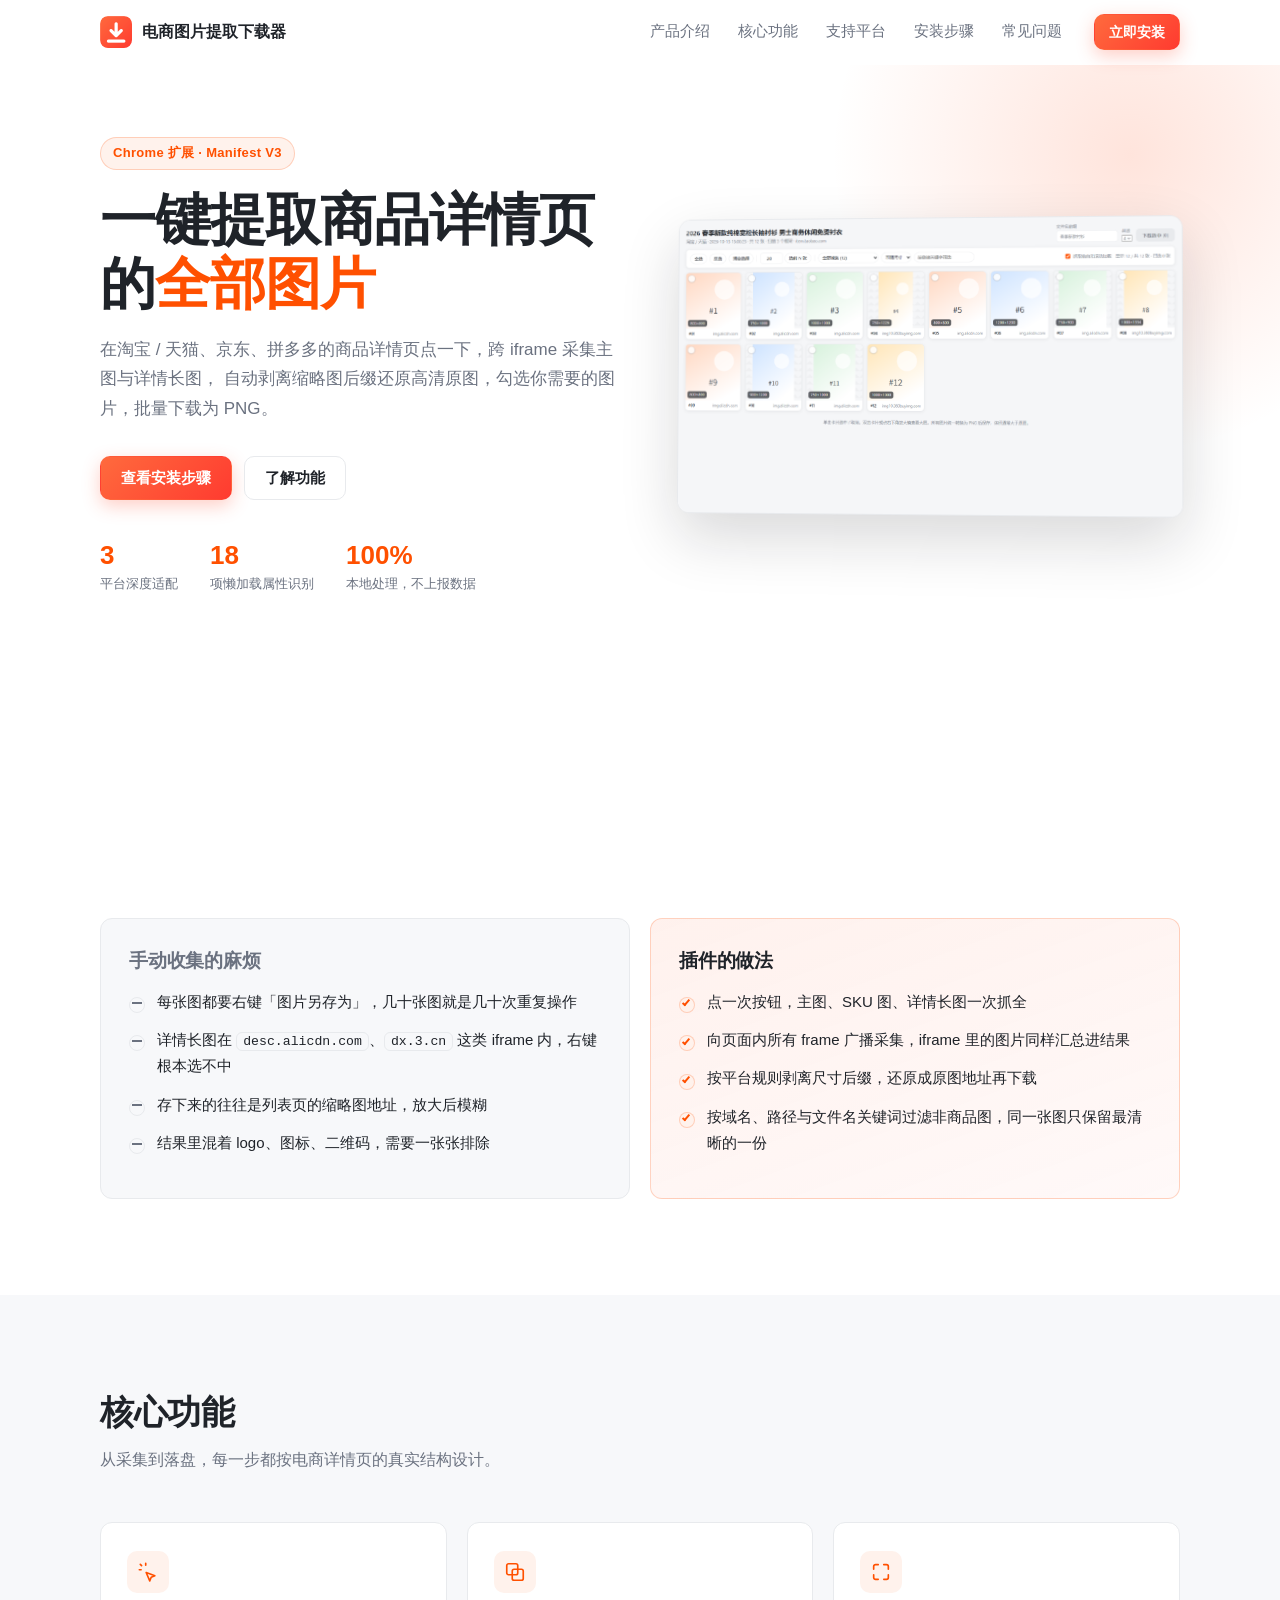
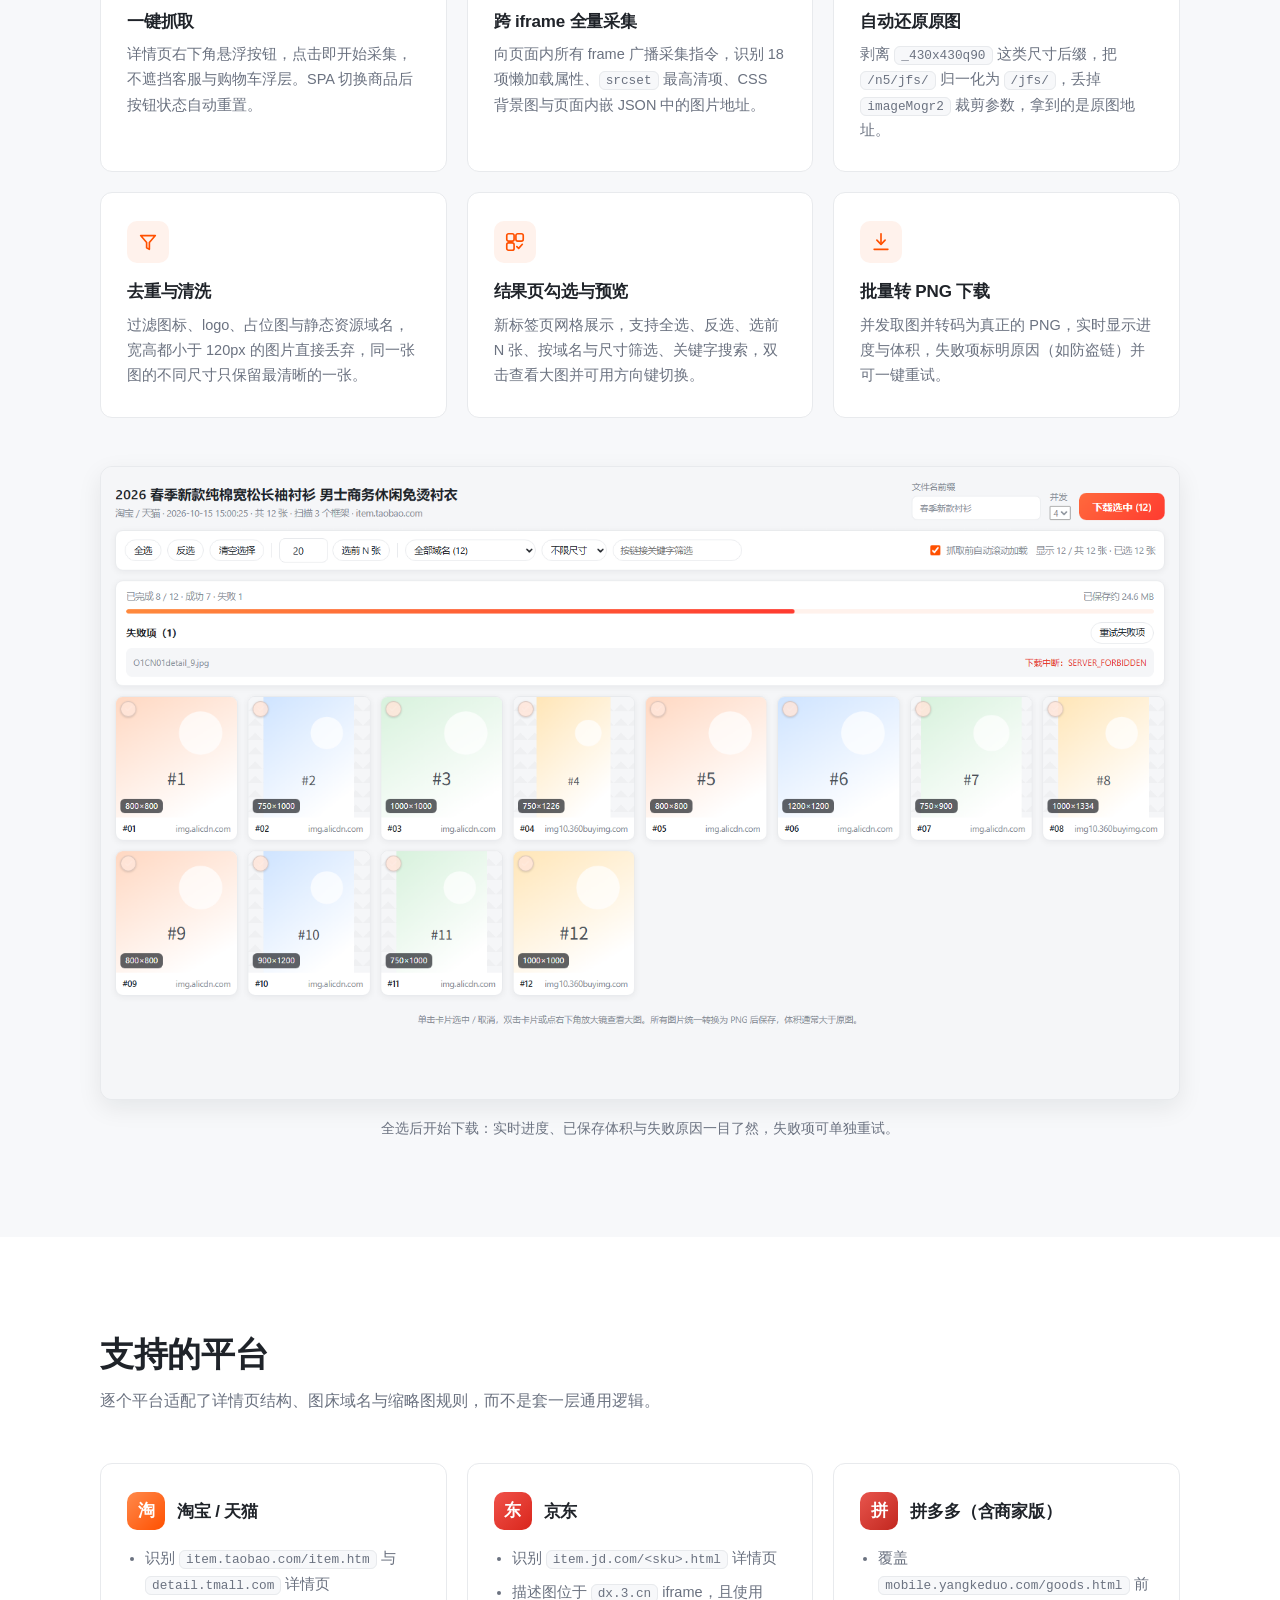
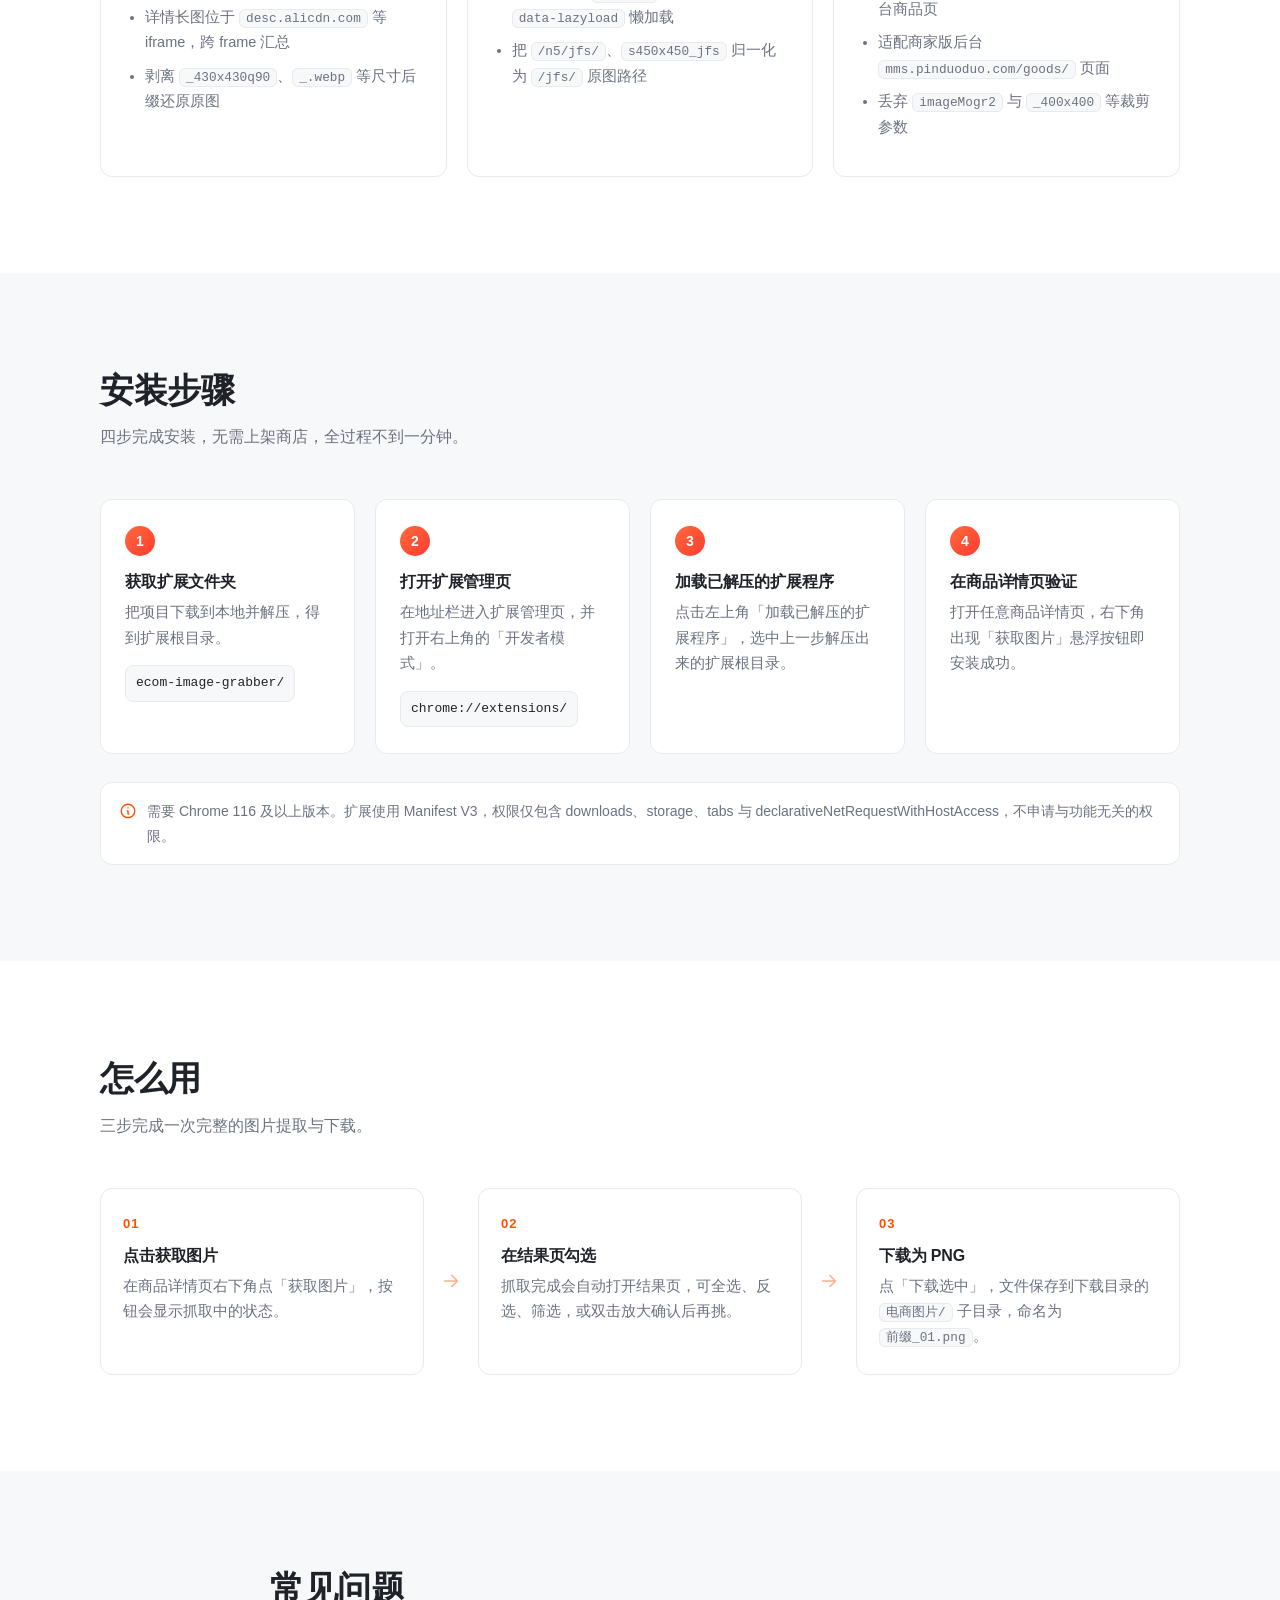
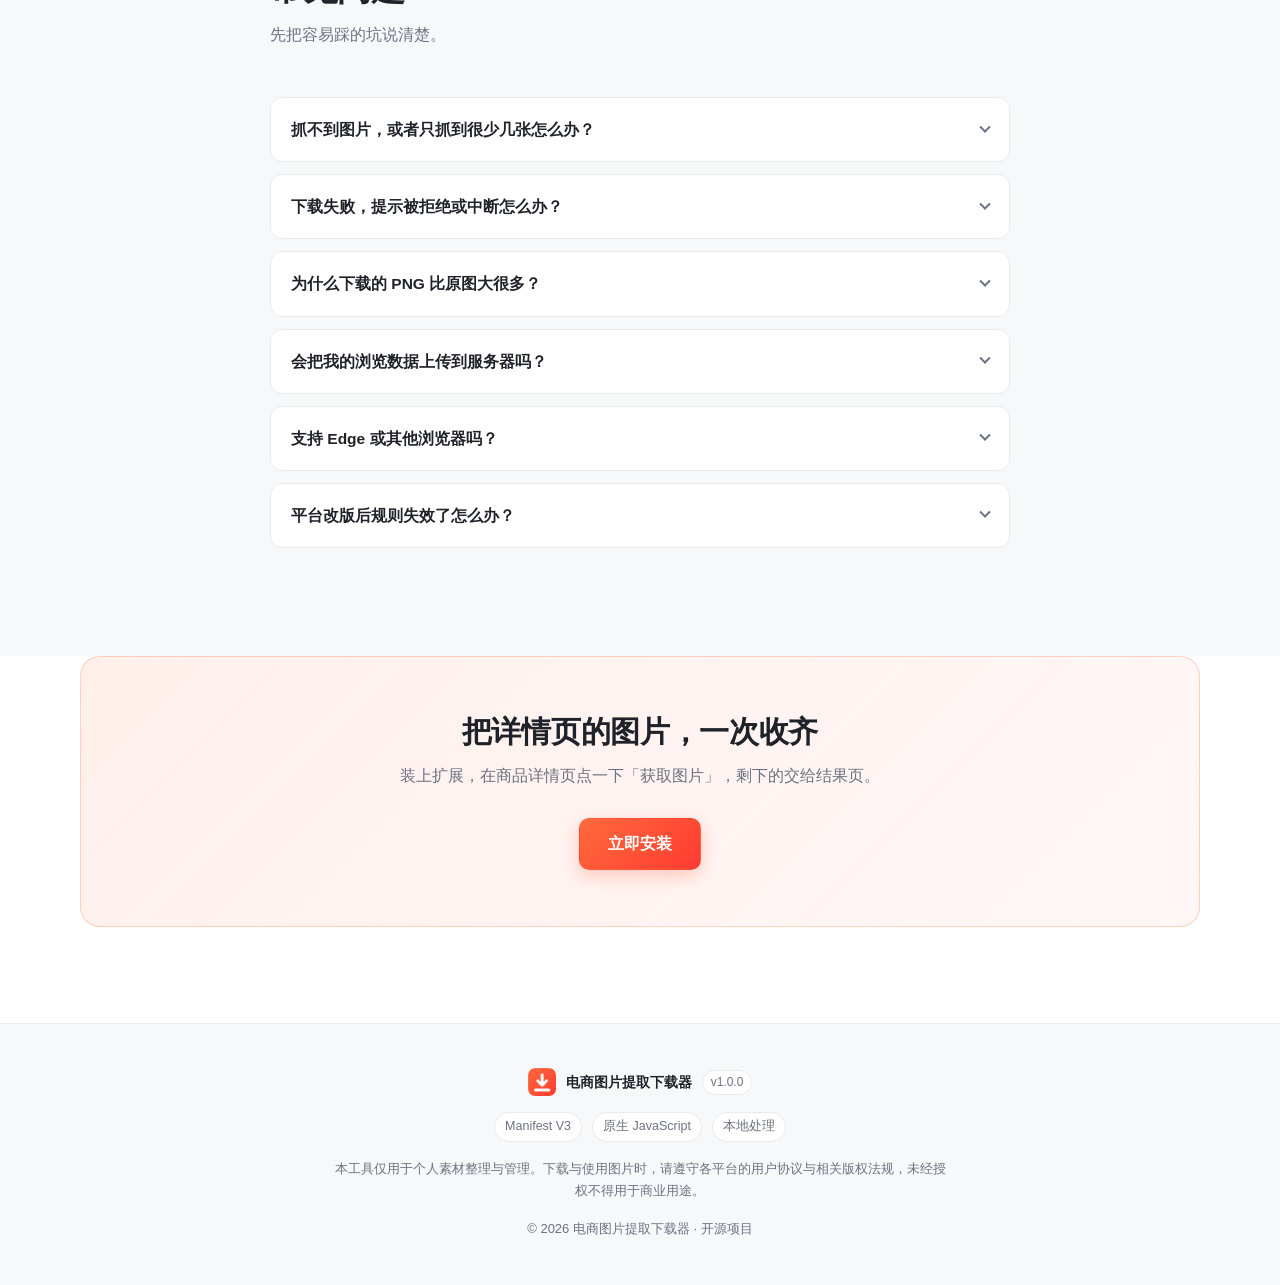
==== docs/index.html @ 46a33a97 "feat: 电商图片提取下载器 v1.0.0 Chrome MV3 扩展：在淘宝/天猫、京东、拼多多商品详情页一键提取全部商品图片， 跨 iframe 采集详情长图，还原高清原图并去重，于新标签页勾选" ====
<!DOCTYPE html>
<html lang="zh-CN">
<head>
  <meta charset="utf-8">
  <meta name="viewport" content="width=device-width, initial-scale=1">
  <title>电商图片提取下载器 · 一键提取商品详情页图片并批量下载为 PNG</title>
  <meta name="description" content="Chrome 扩展：在淘宝 / 天猫、京东、拼多多的商品详情页一键提取全部商品图片，跨 iframe 采集详情长图，自动还原高清原图并去重，勾选后批量下载为 PNG。纯本地处理，不上报数据。">
  <meta name="theme-color" content="#ff5000">
  <link rel="icon" href="assets/icon.png">
  <link rel="stylesheet" href="assets/style.css">
  <script>document.documentElement.classList.add('js');</script>
</head>
<body>
  <a class="skip-link" href="#main">跳到主要内容</a>

  <header class="site-header" id="top">
    <div class="container header-inner">
      <a class="brand" href="#top">
        <img class="brand-icon" src="assets/icon.png" alt="" width="32" height="32">
        <span class="brand-name">电商图片提取下载器</span>
      </a>

      <nav class="nav" id="nav" aria-label="主导航">
        <a href="#intro">产品介绍</a>
        <a href="#features">核心功能</a>
        <a href="#platforms">支持平台</a>
        <a href="#install">安装步骤</a>
        <a href="#faq">常见问题</a>
      </nav>

      <div class="header-actions">
        <a class="btn btn-primary btn-sm" href="#install">立即安装</a>
        <button class="nav-toggle" id="navToggle" type="button" aria-expanded="false" aria-controls="nav" aria-label="展开导航菜单">
          <span></span><span></span><span></span>
        </button>
      </div>
    </div>
  </header>

  <main id="main">
    <!-- ============================ 首屏 ============================ -->
    <section class="hero">
      <div class="container hero-inner">
        <div class="hero-copy reveal">
          <p class="eyebrow">Chrome 扩展 · Manifest V3</p>
          <h1>一键提取商品详情页的<span class="accent-text">全部图片</span></h1>
          <p class="lead">
            在淘宝 / 天猫、京东、拼多多的商品详情页点一下，跨 iframe 采集主图与详情长图，
            自动剥离缩略图后缀还原高清原图，勾选你需要的图片，批量下载为 PNG。
          </p>
          <div class="hero-actions">
            <a class="btn btn-primary" href="#install">查看安装步骤</a>
            <a class="btn btn-ghost" href="#features">了解功能</a>
          </div>
          <ul class="stats">
            <li><strong>3</strong><span>平台深度适配</span></li>
            <li><strong>18</strong><span>项懒加载属性识别</span></li>
            <li><strong>100%</strong><span>本地处理，不上报数据</span></li>
          </ul>
        </div>

        <div class="hero-shot reveal">
          <img src="screenshots/result-page.png"
               alt="插件结果页：网格展示抓取到的商品图片，每张图片可勾选、查看尺寸与图床域名，顶部提供筛选与批量下载"
               width="1500" height="880" fetchpriority="high">
        </div>
      </div>
    </section>

    <!-- ============================ 产品介绍 ============================ -->
    <section class="section" id="intro">
      <div class="container">
        <div class="section-head reveal">
          <h2>详情页的图片，从来都不好拿</h2>
          <p>主图要逐张右键另存，详情长图藏在 iframe 里根本点不到，存下来的还常常是 50×50 的缩略图。</p>
        </div>

        <div class="compare">
          <article class="compare-card compare-card--pain reveal">
            <h3>手动收集的麻烦</h3>
            <ul class="check-list check-list--muted">
              <li>每张图都要右键「图片另存为」，几十张图就是几十次重复操作</li>
              <li>详情长图在 <code>desc.alicdn.com</code>、<code>dx.3.cn</code> 这类 iframe 内，右键根本选不中</li>
              <li>存下来的往往是列表页的缩略图地址，放大后模糊</li>
              <li>结果里混着 logo、图标、二维码，需要一张张排除</li>
            </ul>
          </article>

          <article class="compare-card compare-card--gain reveal">
            <h3>插件的做法</h3>
            <ul class="check-list">
              <li>点一次按钮，主图、SKU 图、详情长图一次抓全</li>
              <li>向页面内所有 frame 广播采集，iframe 里的图片同样汇总进结果</li>
              <li>按平台规则剥离尺寸后缀，还原成原图地址再下载</li>
              <li>按域名、路径与文件名关键词过滤非商品图，同一张图只保留最清晰的一份</li>
            </ul>
          </article>
        </div>
      </div>
    </section>

    <!-- ============================ 核心功能 ============================ -->
    <section class="section section--alt" id="features">
      <div class="container">
        <div class="section-head reveal">
          <h2>核心功能</h2>
          <p>从采集到落盘，每一步都按电商详情页的真实结构设计。</p>
        </div>

        <div class="grid-3">
          <article class="feature-card reveal">
            <span class="feature-icon" aria-hidden="true">
              <svg viewBox="0 0 24 24" fill="none" stroke="currentColor" stroke-width="1.8" stroke-linecap="round" stroke-linejoin="round">
                <path d="M9.5 2.5v2M3.6 3.6l1.4 1.4M2.5 9.5h2"/>
                <path d="M10 12.5l9.5 3.6-4 1.6-1.6 4z"/>
              </svg>
            </span>
            <h3>一键抓取</h3>
            <p>详情页右下角悬浮按钮，点击即开始采集，不遮挡客服与购物车浮层。SPA 切换商品后按钮状态自动重置。</p>
          </article>

          <article class="feature-card reveal">
            <span class="feature-icon" aria-hidden="true">
              <svg viewBox="0 0 24 24" fill="none" stroke="currentColor" stroke-width="1.8" stroke-linecap="round" stroke-linejoin="round">
                <rect x="3" y="3" width="12" height="12" rx="2"/>
                <rect x="9" y="9" width="12" height="12" rx="2"/>
              </svg>
            </span>
            <h3>跨 iframe 全量采集</h3>
            <p>向页面内所有 frame 广播采集指令，识别 18 项懒加载属性、<code>srcset</code> 最高清项、CSS 背景图与页面内嵌 JSON 中的图片地址。</p>
          </article>

          <article class="feature-card reveal">
            <span class="feature-icon" aria-hidden="true">
              <svg viewBox="0 0 24 24" fill="none" stroke="currentColor" stroke-width="1.8" stroke-linecap="round" stroke-linejoin="round">
                <path d="M4 9V6a2 2 0 0 1 2-2h3"/>
                <path d="M15 4h3a2 2 0 0 1 2 2v3"/>
                <path d="M20 15v3a2 2 0 0 1-2 2h-3"/>
                <path d="M9 20H6a2 2 0 0 1-2-2v-3"/>
              </svg>
            </span>
            <h3>自动还原原图</h3>
            <p>剥离 <code>_430x430q90</code> 这类尺寸后缀，把 <code>/n5/jfs/</code> 归一化为 <code>/jfs/</code>，丢掉 <code>imageMogr2</code> 裁剪参数，拿到的是原图地址。</p>
          </article>

          <article class="feature-card reveal">
            <span class="feature-icon" aria-hidden="true">
              <svg viewBox="0 0 24 24" fill="none" stroke="currentColor" stroke-width="1.8" stroke-linecap="round" stroke-linejoin="round">
                <path d="M4 5h16l-6.5 7.5V20l-3-1.6v-5.9z"/>
              </svg>
            </span>
            <h3>去重与清洗</h3>
            <p>过滤图标、logo、占位图与静态资源域名，宽高都小于 120px 的图片直接丢弃，同一张图的不同尺寸只保留最清晰的一张。</p>
          </article>

          <article class="feature-card reveal">
            <span class="feature-icon" aria-hidden="true">
              <svg viewBox="0 0 24 24" fill="none" stroke="currentColor" stroke-width="1.8" stroke-linecap="round" stroke-linejoin="round">
                <rect x="3" y="3" width="8" height="8" rx="2"/>
                <rect x="13" y="3" width="8" height="8" rx="2"/>
                <rect x="3" y="13" width="8" height="8" rx="2"/>
                <path d="M14 17l2 2 4-4.5"/>
              </svg>
            </span>
            <h3>结果页勾选与预览</h3>
            <p>新标签页网格展示，支持全选、反选、选前 N 张、按域名与尺寸筛选、关键字搜索，双击查看大图并可用方向键切换。</p>
          </article>

          <article class="feature-card reveal">
            <span class="feature-icon" aria-hidden="true">
              <svg viewBox="0 0 24 24" fill="none" stroke="currentColor" stroke-width="1.8" stroke-linecap="round" stroke-linejoin="round">
                <path d="M12 3v11"/>
                <path d="M7.5 10L12 14.5 16.5 10"/>
                <path d="M4.5 20h15"/>
              </svg>
            </span>
            <h3>批量转 PNG 下载</h3>
            <p>并发取图并转码为真正的 PNG，实时显示进度与体积，失败项标明原因（如防盗链）并可一键重试。</p>
          </article>
        </div>

        <figure class="showcase reveal">
          <img src="screenshots/selected-and-progress.png" loading="lazy" width="1500" height="880"
               alt="结果页全选 12 张图片后的状态：卡片带选中标记，顶部显示下载进度、已保存体积与失败项及一键重试按钮">
          <figcaption>全选后开始下载：实时进度、已保存体积与失败原因一目了然，失败项可单独重试。</figcaption>
        </figure>
      </div>
    </section>

    <!-- ============================ 支持平台 ============================ -->
    <section class="section" id="platforms">
      <div class="container">
        <div class="section-head reveal">
          <h2>支持的平台</h2>
          <p>逐个平台适配了详情页结构、图床域名与缩略图规则，而不是套一层通用逻辑。</p>
        </div>

        <div class="grid-3">
          <article class="platform-card reveal">
            <div class="platform-head">
              <span class="platform-badge platform-badge--taobao" aria-hidden="true">淘</span>
              <h3>淘宝 / 天猫</h3>
            </div>
            <ul class="platform-list">
              <li>识别 <code>item.taobao.com/item.htm</code> 与 <code>detail.tmall.com</code> 详情页</li>
              <li>详情长图位于 <code>desc.alicdn.com</code> 等 iframe，跨 frame 汇总</li>
              <li>剥离 <code>_430x430q90</code>、<code>_.webp</code> 等尺寸后缀还原原图</li>
            </ul>
          </article>

          <article class="platform-card reveal">
            <div class="platform-head">
              <span class="platform-badge platform-badge--jd" aria-hidden="true">东</span>
              <h3>京东</h3>
            </div>
            <ul class="platform-list">
              <li>识别 <code>item.jd.com/&lt;sku&gt;.html</code> 详情页</li>
              <li>描述图位于 <code>dx.3.cn</code> iframe，且使用 <code>data-lazyload</code> 懒加载</li>
              <li>把 <code>/n5/jfs/</code>、<code>s450x450_jfs</code> 归一化为 <code>/jfs/</code> 原图路径</li>
            </ul>
          </article>

          <article class="platform-card reveal">
            <div class="platform-head">
              <span class="platform-badge platform-badge--pdd" aria-hidden="true">拼</span>
              <h3>拼多多（含商家版）</h3>
            </div>
            <ul class="platform-list">
              <li>覆盖 <code>mobile.yangkeduo.com/goods.html</code> 前台商品页</li>
              <li>适配商家版后台 <code>mms.pinduoduo.com/goods/</code> 页面</li>
              <li>丢弃 <code>imageMogr2</code> 与 <code>_400x400</code> 等裁剪参数</li>
            </ul>
          </article>
        </div>
      </div>
    </section>

    <!-- ============================ 安装步骤 ============================ -->
    <section class="section section--alt" id="install">
      <div class="container">
        <div class="section-head reveal">
          <h2>安装步骤</h2>
          <p>四步完成安装，无需上架商店，全过程不到一分钟。</p>
        </div>

        <ol class="steps">
          <li class="step reveal">
            <span class="step-num">1</span>
            <h3>获取扩展文件夹</h3>
            <p>把项目下载到本地并解压，得到扩展根目录。</p>
            <p class="code-row"><code class="code" data-copy="ecom-image-grabber">ecom-image-grabber/</code></p>
          </li>

          <li class="step reveal">
            <span class="step-num">2</span>
            <h3>打开扩展管理页</h3>
            <p>在地址栏进入扩展管理页，并打开右上角的「开发者模式」。</p>
            <p class="code-row"><code class="code copyable" data-copy="chrome://extensions/" title="点击复制">chrome://extensions/</code></p>
          </li>

          <li class="step reveal">
            <span class="step-num">3</span>
            <h3>加载已解压的扩展程序</h3>
            <p>点击左上角「加载已解压的扩展程序」，选中上一步解压出来的扩展根目录。</p>
          </li>

          <li class="step reveal">
            <span class="step-num">4</span>
            <h3>在商品详情页验证</h3>
            <p>打开任意商品详情页，右下角出现「获取图片」悬浮按钮即安装成功。</p>
          </li>
        </ol>

        <p class="note reveal">
          <svg viewBox="0 0 24 24" fill="none" stroke="currentColor" stroke-width="1.8" stroke-linecap="round" stroke-linejoin="round" aria-hidden="true">
            <circle cx="12" cy="12" r="9"/><path d="M12 8h.01M11 12h1v4h1"/>
          </svg>
          需要 Chrome 116 及以上版本。扩展使用 Manifest V3，权限仅包含 downloads、storage、tabs 与 declarativeNetRequestWithHostAccess，不申请与功能无关的权限。
        </p>
      </div>
    </section>

    <!-- ============================ 使用流程 ============================ -->
    <section class="section" id="usage">
      <div class="container">
        <div class="section-head reveal">
          <h2>怎么用</h2>
          <p>三步完成一次完整的图片提取与下载。</p>
        </div>

        <ol class="flow">
          <li class="flow-item reveal">
            <span class="flow-num">01</span>
            <h3>点击获取图片</h3>
            <p>在商品详情页右下角点「获取图片」，按钮会显示抓取中的状态。</p>
          </li>
          <li class="flow-arrow" aria-hidden="true">
            <svg viewBox="0 0 24 24" fill="none" stroke="currentColor" stroke-width="1.8" stroke-linecap="round" stroke-linejoin="round"><path d="M5 12h14M13 6l6 6-6 6"/></svg>
          </li>
          <li class="flow-item reveal">
            <span class="flow-num">02</span>
            <h3>在结果页勾选</h3>
            <p>抓取完成会自动打开结果页，可全选、反选、筛选，或双击放大确认后再挑。</p>
          </li>
          <li class="flow-arrow" aria-hidden="true">
            <svg viewBox="0 0 24 24" fill="none" stroke="currentColor" stroke-width="1.8" stroke-linecap="round" stroke-linejoin="round"><path d="M5 12h14M13 6l6 6-6 6"/></svg>
          </li>
          <li class="flow-item reveal">
            <span class="flow-num">03</span>
            <h3>下载为 PNG</h3>
            <p>点「下载选中」，文件保存到下载目录的 <code>电商图片/</code> 子目录，命名为 <code>前缀_01.png</code>。</p>
          </li>
        </ol>
      </div>
    </section>

    <!-- ============================ 常见问题 ============================ -->
    <section class="section section--alt" id="faq">
      <div class="container container--narrow">
        <div class="section-head reveal">
          <h2>常见问题</h2>
          <p>先把容易踩的坑说清楚。</p>
        </div>

        <div class="faq reveal">
          <details class="faq-item">
            <summary>抓不到图片，或者只抓到很少几张怎么办？</summary>
            <div class="faq-body">
              <p>先回到结果页勾选工具栏里的「抓取前自动滚动加载」，它会先把页面滚到底触发懒加载，再重新抓取一次。如果仍然为空，请确认当前页面是商品详情页而不是列表页；若商品使用了店铺自有图床，需要把该域名加入扩展 manifest 的 host_permissions。</p>
            </div>
          </details>

          <details class="faq-item">
            <summary>下载失败，提示被拒绝或中断怎么办？</summary>
            <div class="faq-body">
              <p>这是图床的防盗链校验。插件已经内置三级降级：结果页直连取图、Service Worker 代理取图、以及通过 declarativeNetRequest 给该图片域名补 Referer 请求头。点失败项上方的「重试失败项」即可走完这套兜底链路；若依旧失败，通常是该图片地址已过期失效。</p>
            </div>
          </details>

          <details class="faq-item">
            <summary>为什么下载的 PNG 比原图大很多？</summary>
            <div class="faq-body">
              <p>PNG 是无损格式，同样一张商品图转成 PNG 后体积通常明显大于原 JPG 或 WEBP，详情长图可能达到十几 MB，这是格式特性而非异常。结果页会实时显示已保存体积；如果你更在意体积，可以把 <code>src/shared/image-to-png.js</code> 中的输出格式改为 <code>image/jpeg</code> 并配合质量参数。</p>
            </div>
          </details>

          <details class="faq-item">
            <summary>会把我的浏览数据上传到服务器吗？</summary>
            <div class="faq-body">
              <p>不会。抓取、清洗、图片转码全部在你的浏览器内完成，扩展不采集、不统计、不上报任何数据，也没有任何自建服务端。唯一的外部请求是向各平台的图床取回你选中的图片本身。</p>
            </div>
          </details>

          <details class="faq-item">
            <summary>支持 Edge 或其他浏览器吗？</summary>
            <div class="faq-body">
              <p>扩展基于 Manifest V3，理论上可在 Chromium 内核浏览器中使用，但目前只在 Chrome 116 及以上版本做过验证。Firefox 的扩展 API 与 MV3 实现存在差异，需要改造后才能使用。</p>
            </div>
          </details>

          <details class="faq-item">
            <summary>平台改版后规则失效了怎么办？</summary>
            <div class="faq-body">
              <p>电商平台的 DOM 结构与图床地址会不定期调整。项目里的 <code>docs/平台适配规则.md</code> 记录了各平台的识别规则，并附有可直接在控制台执行的探测脚本：拿到新的图片域名、懒加载属性或地址形态后，补充到 <code>src/shared/platforms.js</code> 与 <code>collector.js</code> 即可恢复。</p>
            </div>
          </details>
        </div>
      </div>
    </section>

    <!-- ============================ 底部 CTA ============================ -->
    <section class="cta">
      <div class="container cta-inner reveal">
        <h2>把详情页的图片，一次收齐</h2>
        <p>装上扩展，在商品详情页点一下「获取图片」，剩下的交给结果页。</p>
        <a class="btn btn-primary btn-lg" href="#install">立即安装</a>
      </div>
    </section>
  </main>

  <footer class="site-footer">
    <div class="container footer-inner">
      <div class="footer-brand">
        <img src="assets/icon.png" alt="" width="28" height="28">
        <span>电商图片提取下载器</span>
        <span class="tag">v1.0.0</span>
      </div>
      <ul class="footer-tags">
        <li>Manifest V3</li>
        <li>原生 JavaScript</li>
        <li>本地处理</li>
      </ul>
      <p class="footer-note">
        本工具仅用于个人素材整理与管理。下载与使用图片时，请遵守各平台的用户协议与相关版权法规，未经授权不得用于商业用途。
      </p>
      <p class="footer-copy">© 2026 电商图片提取下载器 · 开源项目</p>
    </div>
  </footer>

  <script src="assets/main.js" defer></script>
</body>
</html>
---- docs/assets/style.css ----
/* =========================================================================
   电商图片提取下载器 · 官网样式
   色板与间距统一由自定义属性管理，深色模式通过 prefers-color-scheme 覆盖。
   ========================================================================= */

:root {
  /* 品牌色：与扩展图标、插件内按钮保持一致的橙红渐变 */
  --brand: #ff5000;
  --brand-2: #ff3b30;
  --grad: linear-gradient(135deg, #ff6a3d, #ff3b30);
  --brand-soft: #fff2ec;
  --brand-line: rgba(255, 80, 0, .22);

  /* 中性色 */
  --bg: #ffffff;
  --surface: #ffffff;
  --surface-2: #f7f8fa;
  --text: #1f2329;
  --text-sub: #6b7280;
  --border: #e8eaed;

  /* 阴影与圆角 */
  --shadow-sm: 0 1px 2px rgba(16, 20, 26, .06);
  --shadow-md: 0 8px 24px rgba(16, 20, 26, .08);
  --shadow-lg: 0 24px 60px rgba(16, 20, 26, .16);
  --radius: 12px;
  --radius-sm: 10px;
  --radius-lg: 20px;

  /* 布局 */
  --container: 1120px;
  --gutter: 20px;
  --header-h: 64px;
  --header-bg: rgba(255, 255, 255, .82);
  --section-y: 96px;
}

@media (prefers-color-scheme: dark) {
  :root {
    /* 深色底上若无脑沿用 #ff5000，小字号文字的对比度不足，这里提亮一档 */
    --brand: #ff7a45;
    --brand-soft: #35211a;
    --brand-line: rgba(255, 140, 90, .3);

    --bg: #0f1115;
    --surface: #161a20;
    --surface-2: #12151a;
    --text: #e9edf2;
    --text-sub: #9aa4b2;
    --border: #262c35;

    --shadow-sm: 0 1px 2px rgba(0, 0, 0, .5);
    --shadow-md: 0 8px 24px rgba(0, 0, 0, .5);
    --shadow-lg: 0 24px 60px rgba(0, 0, 0, .62);
    --header-bg: rgba(15, 17, 21, .82);
  }
}

/* ------------------------------------------------------------------ 基础 */

*,
*::before,
*::after { box-sizing: border-box; }

html {
  scroll-behavior: smooth;
  scroll-padding-top: calc(var(--header-h) + 20px);
  -webkit-text-size-adjust: 100%;
}

body {
  margin: 0;
  background: var(--bg);
  color: var(--text);
  font-family: -apple-system, BlinkMacSystemFont, "Segoe UI", "PingFang SC",
    "Hiragino Sans GB", "Microsoft YaHei", "Helvetica Neue", Arial, sans-serif;
  font-size: 16px;
  line-height: 1.75;
  -webkit-font-smoothing: antialiased;
}

img { max-width: 100%; height: auto; display: block; }

a { color: var(--brand); text-decoration: none; }
a:hover { text-decoration: underline; }

h1, h2, h3 { letter-spacing: -.01em; line-height: 1.25; }

code {
  font-family: ui-monospace, SFMono-Regular, "SF Mono", Menlo, Consolas, "Liberation Mono", monospace;
  font-size: .88em;
  background: var(--surface-2);
  border: 1px solid var(--border);
  border-radius: 6px;
  padding: 1px 6px;
  white-space: nowrap;
}

:focus-visible {
  outline: 2px solid var(--brand);
  outline-offset: 2px;
  border-radius: 4px;
}

.container {
  width: 100%;
  max-width: var(--container);
  margin: 0 auto;
  padding: 0 var(--gutter);
}

.container--narrow { max-width: 780px; }

.skip-link {
  position: absolute;
  left: -9999px;
  top: 0;
  z-index: 100;
  background: var(--brand);
  color: #fff;
  padding: 10px 16px;
  border-radius: 0 0 var(--radius-sm) 0;
}
.skip-link:focus { left: 0; }

/* 仅在 JS 可用时才启用入场动画的初始隐藏态，保证禁用 JS 时内容照常可读 */
.js .reveal {
  opacity: 0;
  transform: translateY(18px);
  transition: opacity .6s cubic-bezier(.22, .61, .36, 1), transform .6s cubic-bezier(.22, .61, .36, 1);
}
.js .reveal.is-visible { opacity: 1; transform: none; }

/* ------------------------------------------------------------------ 按钮 */

.btn {
  display: inline-flex;
  align-items: center;
  justify-content: center;
  gap: 8px;
  min-height: 44px;
  padding: 0 20px;
  border: 1px solid transparent;
  border-radius: var(--radius-sm);
  font-size: 15px;
  font-weight: 600;
  white-space: nowrap;
  cursor: pointer;
  transition: transform .15s ease, box-shadow .15s ease, background-color .15s ease, border-color .15s ease;
}

.btn:hover { text-decoration: none; }

.btn-primary {
  background: var(--grad);
  color: #fff;
  box-shadow: 0 6px 18px rgba(255, 70, 40, .26);
}
.btn-primary:hover { transform: translateY(-1px); box-shadow: 0 10px 24px rgba(255, 70, 40, .34); }

.btn-ghost {
  background: var(--surface);
  border-color: var(--border);
  color: var(--text);
}
.btn-ghost:hover { border-color: var(--brand); color: var(--brand); transform: translateY(-1px); }

.btn-sm { min-height: 36px; padding: 0 14px; font-size: 14px; }
.btn-lg { min-height: 52px; padding: 0 28px; font-size: 16px; }

/* ------------------------------------------------------------------ 顶栏 */

.site-header {
  position: sticky;
  top: 0;
  z-index: 50;
  background: var(--header-bg);
  backdrop-filter: saturate(180%) blur(14px);
  -webkit-backdrop-filter: saturate(180%) blur(14px);
  border-bottom: 1px solid transparent;
  transition: border-color .2s ease, box-shadow .2s ease;
}

.site-header.is-scrolled {
  border-bottom-color: var(--border);
  box-shadow: var(--shadow-sm);
}

.header-inner {
  display: flex;
  align-items: center;
  gap: 20px;
  min-height: var(--header-h);
}

.brand {
  display: inline-flex;
  align-items: center;
  gap: 10px;
  color: var(--text);
  font-weight: 600;
  flex: 0 0 auto;
}
.brand:hover { text-decoration: none; }
.brand-icon { width: 32px; height: 32px; border-radius: 8px; }
.brand-name { font-size: 15.5px; }

.nav {
  display: flex;
  align-items: center;
  gap: 4px;
  margin-left: auto;
}

.nav a {
  display: inline-flex;
  align-items: center;
  min-height: 36px;
  padding: 0 12px;
  border-radius: 8px;
  color: var(--text-sub);
  font-size: 14.5px;
  transition: color .15s ease, background-color .15s ease;
}
.nav a:hover { color: var(--text); background: var(--surface-2); text-decoration: none; }

.header-actions { display: flex; align-items: center; gap: 10px; flex: 0 0 auto; }

.nav-toggle {
  display: none;
  width: 44px;
  height: 44px;
  padding: 0;
  border: 1px solid var(--border);
  border-radius: var(--radius-sm);
  background: var(--surface);
  cursor: pointer;
  flex-direction: column;
  align-items: center;
  justify-content: center;
  gap: 4px;
}

.nav-toggle span {
  display: block;
  width: 18px;
  height: 2px;
  border-radius: 2px;
  background: var(--text);
  transition: transform .2s ease, opacity .2s ease;
}

.nav-toggle[aria-expanded="true"] span:nth-child(1) { transform: translateY(6px) rotate(45deg); }
.nav-toggle[aria-expanded="true"] span:nth-child(2) { opacity: 0; }
.nav-toggle[aria-expanded="true"] span:nth-child(3) { transform: translateY(-6px) rotate(-45deg); }

/* ------------------------------------------------------------------ 首屏 */

.hero {
  position: relative;
  overflow: hidden;
  padding: 72px 0 96px;
}

.hero::after {
  content: "";
  position: absolute;
  top: -220px;
  right: -160px;
  width: 620px;
  height: 620px;
  border-radius: 50%;
  background: radial-gradient(circle, rgba(255, 106, 61, .18), rgba(255, 106, 61, 0) 68%);
  pointer-events: none;
}

.hero-inner {
  position: relative;
  z-index: 1;
  display: grid;
  gap: 48px;
  align-items: center;
}

.eyebrow {
  display: inline-block;
  margin: 0 0 18px;
  padding: 4px 12px;
  border: 1px solid var(--brand-line);
  border-radius: 999px;
  background: var(--brand-soft);
  color: var(--brand);
  font-size: 13px;
  font-weight: 600;
  letter-spacing: .3px;
}

.hero h1 {
  margin: 0 0 18px;
  font-size: clamp(30px, 6.4vw, 56px);
  font-weight: 700;
  letter-spacing: -.02em;
  line-height: 1.15;
}

.accent-text { color: var(--brand); }

.lead {
  margin: 0;
  max-width: 36em;
  color: var(--text-sub);
  font-size: clamp(15px, 1.7vw, 17px);
}

.hero-actions {
  display: flex;
  flex-wrap: wrap;
  gap: 12px;
  margin-top: 32px;
}

.stats {
  display: flex;
  flex-wrap: wrap;
  gap: 32px;
  margin: 40px 0 0;
  padding: 0;
  list-style: none;
}

.stats li { display: flex; flex-direction: column; gap: 2px; }
.stats strong { font-size: 26px; font-weight: 700; color: var(--brand); line-height: 1.2; }
.stats span { font-size: 13px; color: var(--text-sub); }

.hero-shot { position: relative; }

.hero-shot img {
  position: relative;
  z-index: 1;
  width: 100%;
  border: 1px solid var(--border);
  border-radius: var(--radius);
  box-shadow: var(--shadow-lg);
  background: var(--surface);
}

/* ------------------------------------------------------------------ 区块 */

.section { padding: var(--section-y) 0; }
.section--alt { background: var(--surface-2); }

.section-head { max-width: 720px; margin: 0 0 48px; }
.section-head h2 {
  margin: 0 0 12px;
  font-size: clamp(24px, 3.2vw, 34px);
  font-weight: 700;
}
.section-head p { margin: 0; color: var(--text-sub); font-size: 16px; }

.grid-3 {
  display: grid;
  grid-template-columns: repeat(auto-fit, minmax(280px, 1fr));
  gap: 20px;
}

/* ---------------------------------------------------------- 痛点 / 方案 */

.compare {
  display: grid;
  grid-template-columns: repeat(2, minmax(0, 1fr));
  gap: 20px;
}

.compare-card {
  padding: 30px 28px;
  border: 1px solid var(--border);
  border-radius: var(--radius);
  background: var(--surface-2);
}

.compare-card h3 { margin: 0 0 16px; font-size: 19px; }

.compare-card--gain {
  background: linear-gradient(160deg, rgba(255, 106, 61, .09), rgba(255, 59, 48, .03));
  border-color: var(--brand-line);
}

.compare-card--pain h3 { color: var(--text-sub); }

.check-list { margin: 0; padding: 0; list-style: none; }
.check-list li { position: relative; padding-left: 28px; margin: 12px 0; font-size: 15px; }
.check-list li::before {
  content: "";
  position: absolute;
  left: 0;
  top: .55em;
  width: 16px;
  height: 16px;
  border-radius: 50%;
  background: var(--brand-soft);
  border: 1px solid var(--brand-line);
}
.check-list li::after {
  content: "";
  position: absolute;
  left: 5px;
  top: .62em;
  width: 4px;
  height: 8px;
  border-right: 2px solid var(--brand);
  border-bottom: 2px solid var(--brand);
  transform: rotate(40deg);
}

/* 痛点一侧用中性的短横线标记，与方案一侧的勾选形成对照 */
.check-list--muted li::before { background: transparent; border-color: var(--border); }
.check-list--muted li::after {
  top: .85em;
  left: 3px;
  width: 10px;
  height: 0;
  border-right: 0;
  border-bottom: 2px solid var(--text-sub);
  transform: none;
}

/* ------------------------------------------------------------------ 功能 */

.feature-card {
  padding: 28px 26px;
  border: 1px solid var(--border);
  border-radius: var(--radius);
  background: var(--surface);
  transition: transform .18s ease, box-shadow .18s ease, border-color .18s ease;
}

.feature-card:hover {
  transform: translateY(-3px);
  border-color: var(--brand-line);
  box-shadow: var(--shadow-md);
}

.feature-icon {
  display: inline-flex;
  align-items: center;
  justify-content: center;
  width: 42px;
  height: 42px;
  margin-bottom: 18px;
  border-radius: var(--radius-sm);
  background: var(--brand-soft);
  color: var(--brand);
}
.feature-icon svg { width: 22px; height: 22px; }

.feature-card h3 { margin: 0 0 10px; font-size: 17px; }
.feature-card p { margin: 0; color: var(--text-sub); font-size: 14.5px; line-height: 1.75; }

.showcase { margin: 48px 0 0; }
.showcase img {
  width: 100%;
  border: 1px solid var(--border);
  border-radius: var(--radius);
  box-shadow: var(--shadow-md);
  background: var(--surface);
}
.showcase figcaption {
  margin-top: 16px;
  text-align: center;
  color: var(--text-sub);
  font-size: 14px;
}

/* ------------------------------------------------------------------ 平台 */

.platform-card {
  padding: 28px 26px;
  border: 1px solid var(--border);
  border-radius: var(--radius);
  background: var(--surface);
}

.platform-head { display: flex; align-items: center; gap: 12px; margin-bottom: 16px; }
.platform-head h3 { margin: 0; font-size: 17px; }

.platform-badge {
  display: inline-flex;
  align-items: center;
  justify-content: center;
  width: 38px;
  height: 38px;
  border-radius: var(--radius-sm);
  font-size: 17px;
  font-weight: 700;
  color: #fff;
  flex: 0 0 auto;
}
.platform-badge--taobao { background: linear-gradient(135deg, #ff8a4c, #ff5000); }
.platform-badge--jd { background: linear-gradient(135deg, #f0524a, #d9261c); }
.platform-badge--pdd { background: linear-gradient(135deg, #e8554d, #c2271f); }

.platform-list { margin: 0; padding-left: 18px; color: var(--text-sub); font-size: 14.5px; }
.platform-list li { margin: 8px 0; }

/* ------------------------------------------------------------------ 安装 */

.steps {
  display: grid;
  grid-template-columns: repeat(4, minmax(0, 1fr));
  gap: 20px;
  margin: 0;
  padding: 0;
  list-style: none;
}

.step {
  display: flex;
  flex-direction: column;
  padding: 26px 24px;
  border: 1px solid var(--border);
  border-radius: var(--radius);
  background: var(--surface);
}

.step-num {
  display: inline-flex;
  align-items: center;
  justify-content: center;
  width: 30px;
  height: 30px;
  margin-bottom: 16px;
  border-radius: 50%;
  background: var(--grad);
  color: #fff;
  font-size: 14px;
  font-weight: 700;
}

.step h3 { margin: 0 0 8px; font-size: 16px; }
.step p { margin: 0; color: var(--text-sub); font-size: 14.5px; }

.code-row { margin: 14px 0 0 !important; }
.code {
  display: inline-block;
  padding: 6px 10px;
  background: var(--surface-2);
  border: 1px solid var(--border);
  border-radius: 8px;
  color: var(--text);
  font-size: 13px;
  white-space: nowrap;
}
.copyable { cursor: pointer; transition: border-color .15s ease, color .15s ease; }
.copyable:hover { border-color: var(--brand); color: var(--brand); }
.copyable.is-copied { border-color: var(--brand); color: var(--brand); }

.note {
  display: flex;
  gap: 10px;
  align-items: flex-start;
  margin: 28px 0 0;
  padding: 16px 18px;
  border: 1px solid var(--border);
  border-radius: var(--radius);
  background: var(--surface);
  color: var(--text-sub);
  font-size: 14px;
}
.note svg { width: 18px; height: 18px; flex: 0 0 auto; margin-top: 3px; color: var(--brand); }

/* ------------------------------------------------------------------ 流程 */

.flow {
  display: grid;
  grid-template-columns: 1fr auto 1fr auto 1fr;
  gap: 16px;
  align-items: center;
  margin: 0;
  padding: 0;
  list-style: none;
}

.flow-item {
  height: 100%;
  padding: 24px 22px;
  border: 1px solid var(--border);
  border-radius: var(--radius);
  background: var(--surface);
}

.flow-num {
  display: block;
  margin-bottom: 10px;
  color: var(--brand);
  font-size: 13px;
  font-weight: 700;
  letter-spacing: 1px;
}

.flow-item h3 { margin: 0 0 8px; font-size: 16px; }
.flow-item p { margin: 0; color: var(--text-sub); font-size: 14.5px; }

.flow-arrow { display: flex; align-items: center; justify-content: center; color: var(--brand); opacity: .45; }
.flow-arrow svg { width: 22px; height: 22px; }

/* ------------------------------------------------------------------ FAQ */

.faq-item {
  border: 1px solid var(--border);
  border-radius: var(--radius);
  background: var(--surface);
  margin-bottom: 12px;
  overflow: hidden;
}

.faq-item summary {
  display: flex;
  align-items: center;
  justify-content: space-between;
  gap: 16px;
  padding: 18px 20px;
  cursor: pointer;
  font-size: 15.5px;
  font-weight: 600;
  list-style: none;
}
.faq-item summary::-webkit-details-marker { display: none; }

.faq-item summary::after {
  content: "";
  width: 8px;
  height: 8px;
  flex: 0 0 auto;
  border-right: 2px solid var(--text-sub);
  border-bottom: 2px solid var(--text-sub);
  transform: rotate(45deg) translate(-2px, -2px);
  transition: transform .2s ease;
}

.faq-item[open] summary::after { transform: rotate(-135deg) translate(-2px, -2px); }
.faq-item[open] summary { color: var(--brand); }

.faq-body { padding: 0 20px 20px; color: var(--text-sub); font-size: 15px; }
.faq-body p { margin: 0; }

/* ------------------------------------------------------------------ 底部 */

.cta { padding: 0 0 var(--section-y); }

.cta-inner {
  padding: 56px 32px;
  border: 1px solid var(--brand-line);
  border-radius: var(--radius-lg);
  background: linear-gradient(135deg, rgba(255, 106, 61, .1), rgba(255, 59, 48, .04));
  text-align: center;
}

.cta-inner h2 { margin: 0 0 12px; font-size: clamp(22px, 3vw, 30px); font-weight: 700; }
.cta-inner p { margin: 0 0 28px; color: var(--text-sub); }

.site-footer {
  border-top: 1px solid var(--border);
  padding: 44px 0;
  background: var(--surface-2);
  color: var(--text-sub);
  font-size: 14px;
}

.footer-inner { display: flex; flex-direction: column; gap: 16px; align-items: center; text-align: center; }

.footer-brand { display: inline-flex; align-items: center; gap: 10px; color: var(--text); font-weight: 600; }
.footer-brand img { width: 28px; height: 28px; border-radius: 7px; }

.tag {
  padding: 1px 8px;
  border: 1px solid var(--border);
  border-radius: 999px;
  background: var(--surface);
  color: var(--text-sub);
  font-size: 12px;
  font-weight: 500;
}

.footer-tags { display: flex; flex-wrap: wrap; gap: 10px; justify-content: center; margin: 0; padding: 0; list-style: none; }
.footer-tags li {
  padding: 3px 10px;
  border: 1px solid var(--border);
  border-radius: 999px;
  background: var(--surface);
  font-size: 12.5px;
}

.footer-note { max-width: 620px; margin: 0; font-size: 13px; line-height: 1.7; }
.footer-copy { margin: 0; font-size: 13px; }

/* ------------------------------------------------------------------ 响应式 */

/* 平板：功能卡片自动降到 2 列，安装步骤降为 2×2 */
@media (max-width: 1024px) {
  :root { --section-y: 76px; }

  .steps { grid-template-columns: repeat(2, minmax(0, 1fr)); }

  .flow { grid-template-columns: 1fr; }
  .flow-arrow { transform: rotate(90deg); padding: 4px 0; }
}

/* 窄屏：导航收起为汉堡菜单，首屏与对照卡片改为单列 */
@media (max-width: 880px) {
  .nav {
    position: fixed;
    top: var(--header-h);
    left: 0;
    right: 0;
    z-index: 60;
    display: none;
    flex-direction: column;
    align-items: stretch;
    gap: 2px;
    margin: 0;
    padding: 12px var(--gutter) 20px;
    background: var(--surface);
    border-bottom: 1px solid var(--border);
    box-shadow: var(--shadow-md);
  }
  .nav.is-open { display: flex; }
  .nav a { min-height: 46px; padding: 0 12px; font-size: 15.5px; }

  .nav-toggle { display: inline-flex; }
  .header-actions { margin-left: auto; }
  .brand-name { font-size: 14.5px; }

  .compare { grid-template-columns: 1fr; }

  .hero { padding: 48px 0 64px; }
  .hero-shot img { box-shadow: var(--shadow-md); }
  .showcase { margin-top: 32px; }
}

/* 手机 */
@media (max-width: 640px) {
  :root { --section-y: 60px; --gutter: 18px; }

  .hero-actions .btn { flex: 1 1 auto; }
  /* 小屏用三列栅格，避免三项数据参差换行 */
  .stats { display: grid; grid-template-columns: repeat(3, minmax(0, 1fr)); gap: 16px 12px; }
  .stats strong { font-size: 22px; }
  .stats span { font-size: 12.5px; }

  .section-head { margin-bottom: 32px; }
  .compare-card, .feature-card, .platform-card, .step, .flow-item { padding: 22px 20px; }

  .steps { grid-template-columns: 1fr; }
  .cta-inner { padding: 40px 22px; }

  .faq-item summary { font-size: 15px; padding: 16px; }
  .faq-body { padding: 0 16px 18px; }

  .footer-inner { align-items: flex-start; text-align: left; }
  .footer-tags { justify-content: flex-start; }
}

/* 桌面：首屏左右分栏，截图做轻微透视 */
@media (min-width: 1025px) {
  .hero-inner { grid-template-columns: minmax(0, 1.02fr) minmax(0, 1fr); gap: 56px; }
  .hero-shot img {
    transform: perspective(1400px) rotateY(-5deg) rotateX(1.5deg);
    transition: transform .4s ease;
  }
  .hero-shot img:hover { transform: perspective(1400px) rotateY(0deg) rotateX(0deg); }
}

/* ------------------------------------------------------------------ 动效降级 */

@media (prefers-reduced-motion: reduce) {
  html { scroll-behavior: auto; }
  *, *::before, *::after {
    animation-duration: .001ms !important;
    animation-iteration-count: 1 !important;
    transition-duration: .001ms !important;
  }
  .js .reveal { opacity: 1; transform: none; }
  .hero-shot img { transform: none !important; }
}

/* ------------------------------------------------------------------ 打印 */

@media print {
  .site-header, .cta, .nav-toggle { display: none; }
  body { background: #fff; color: #000; }
}
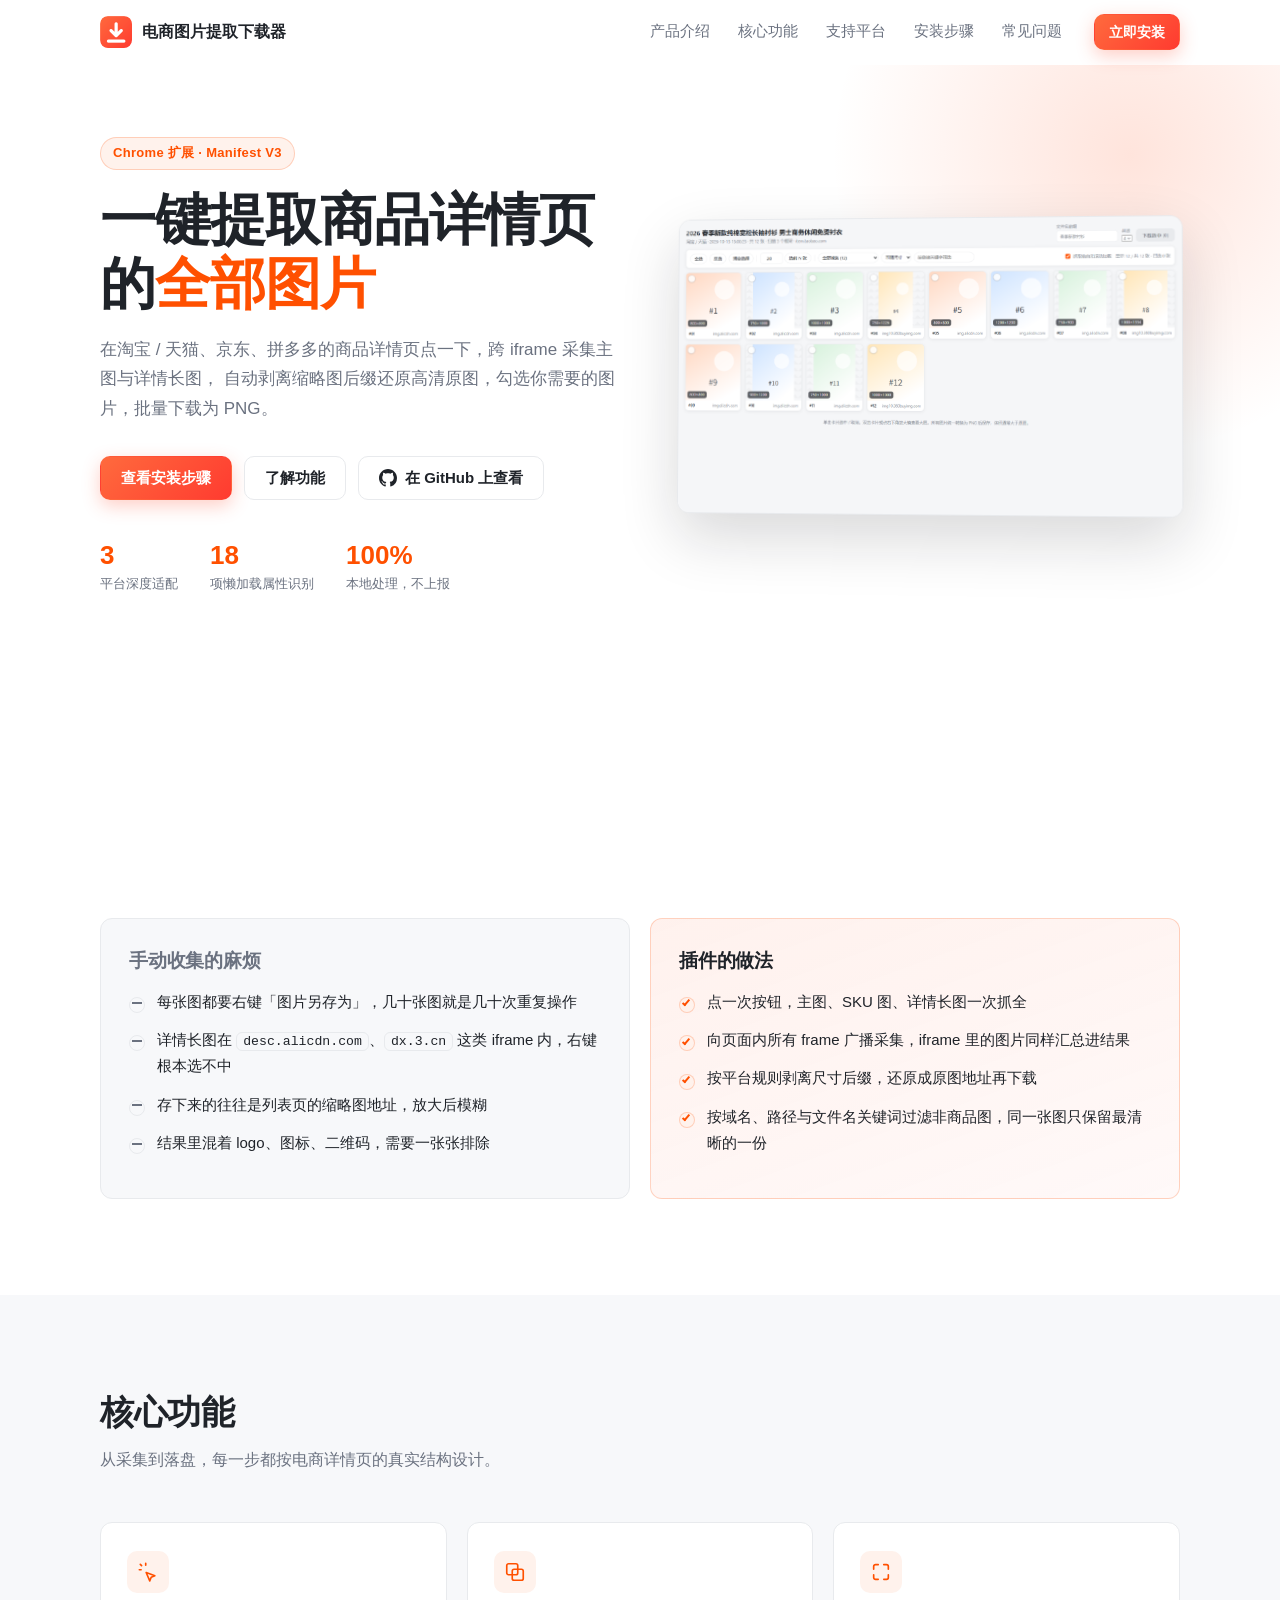
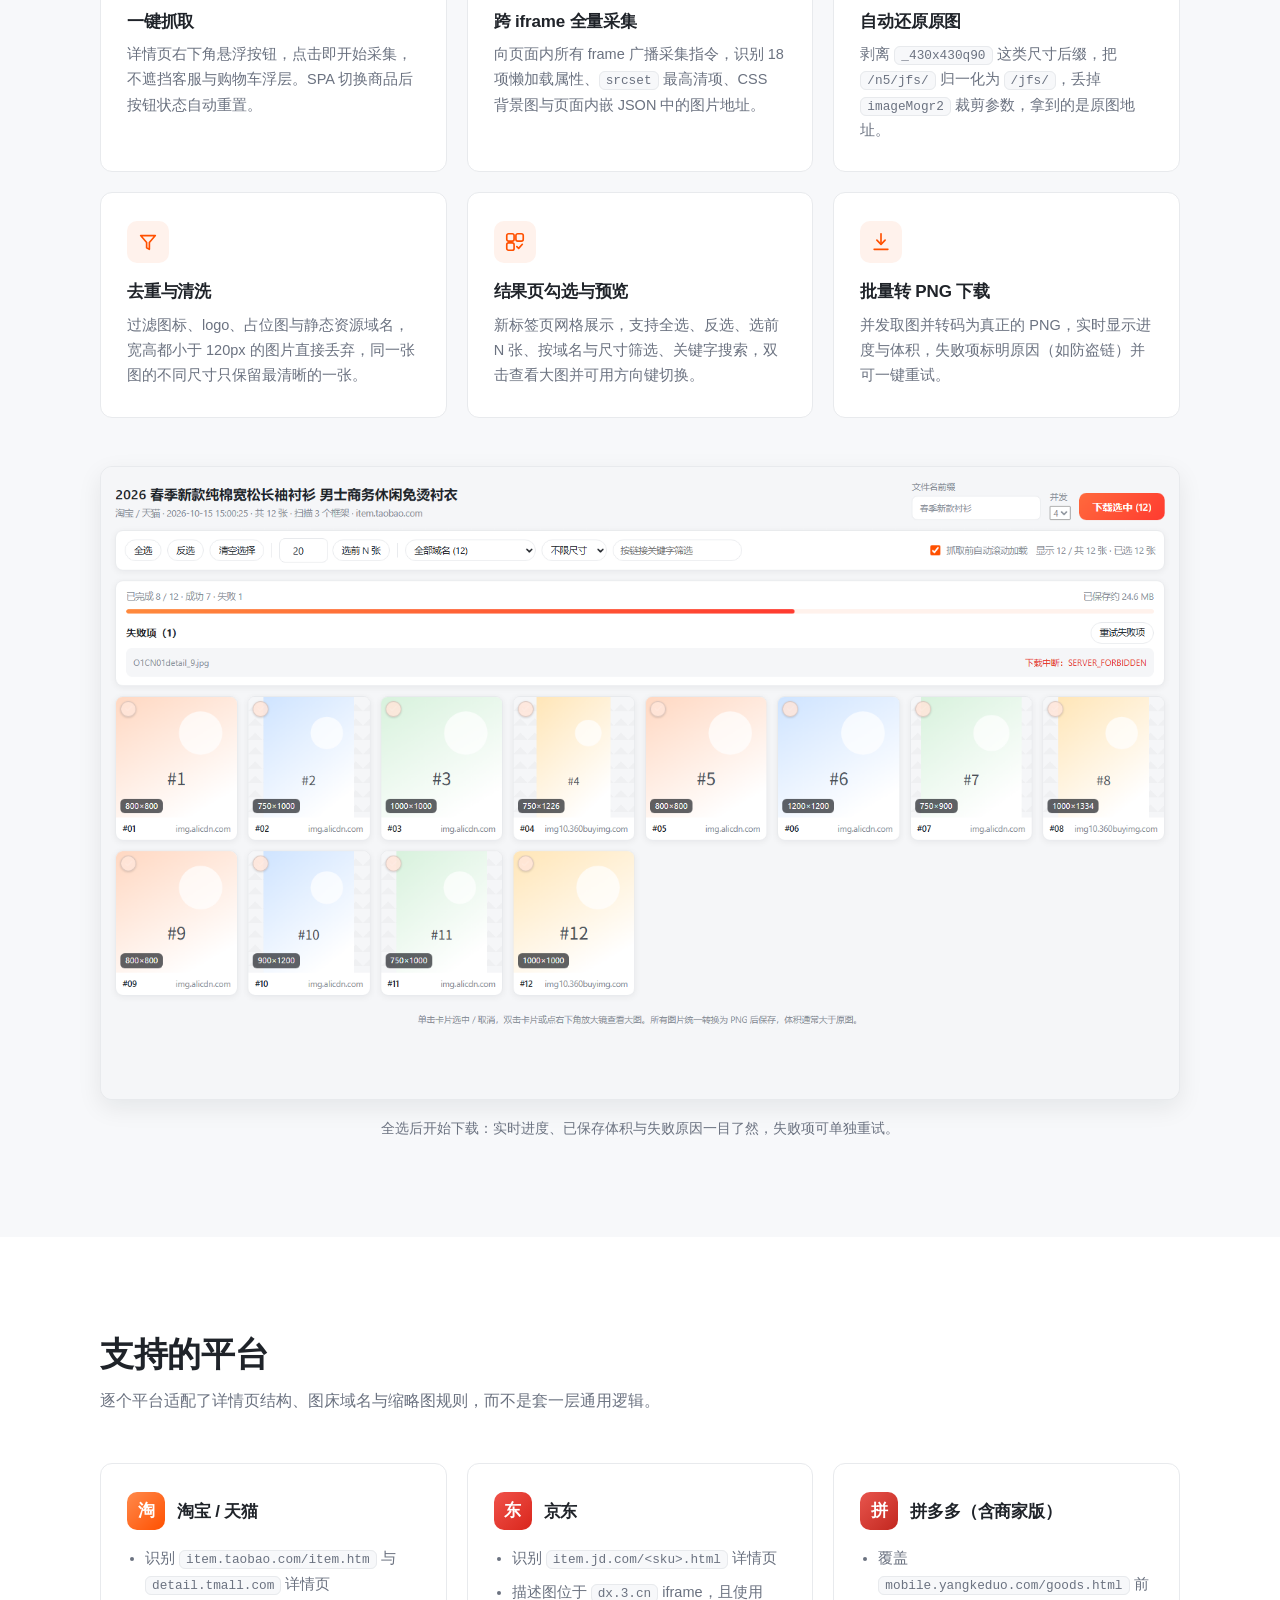
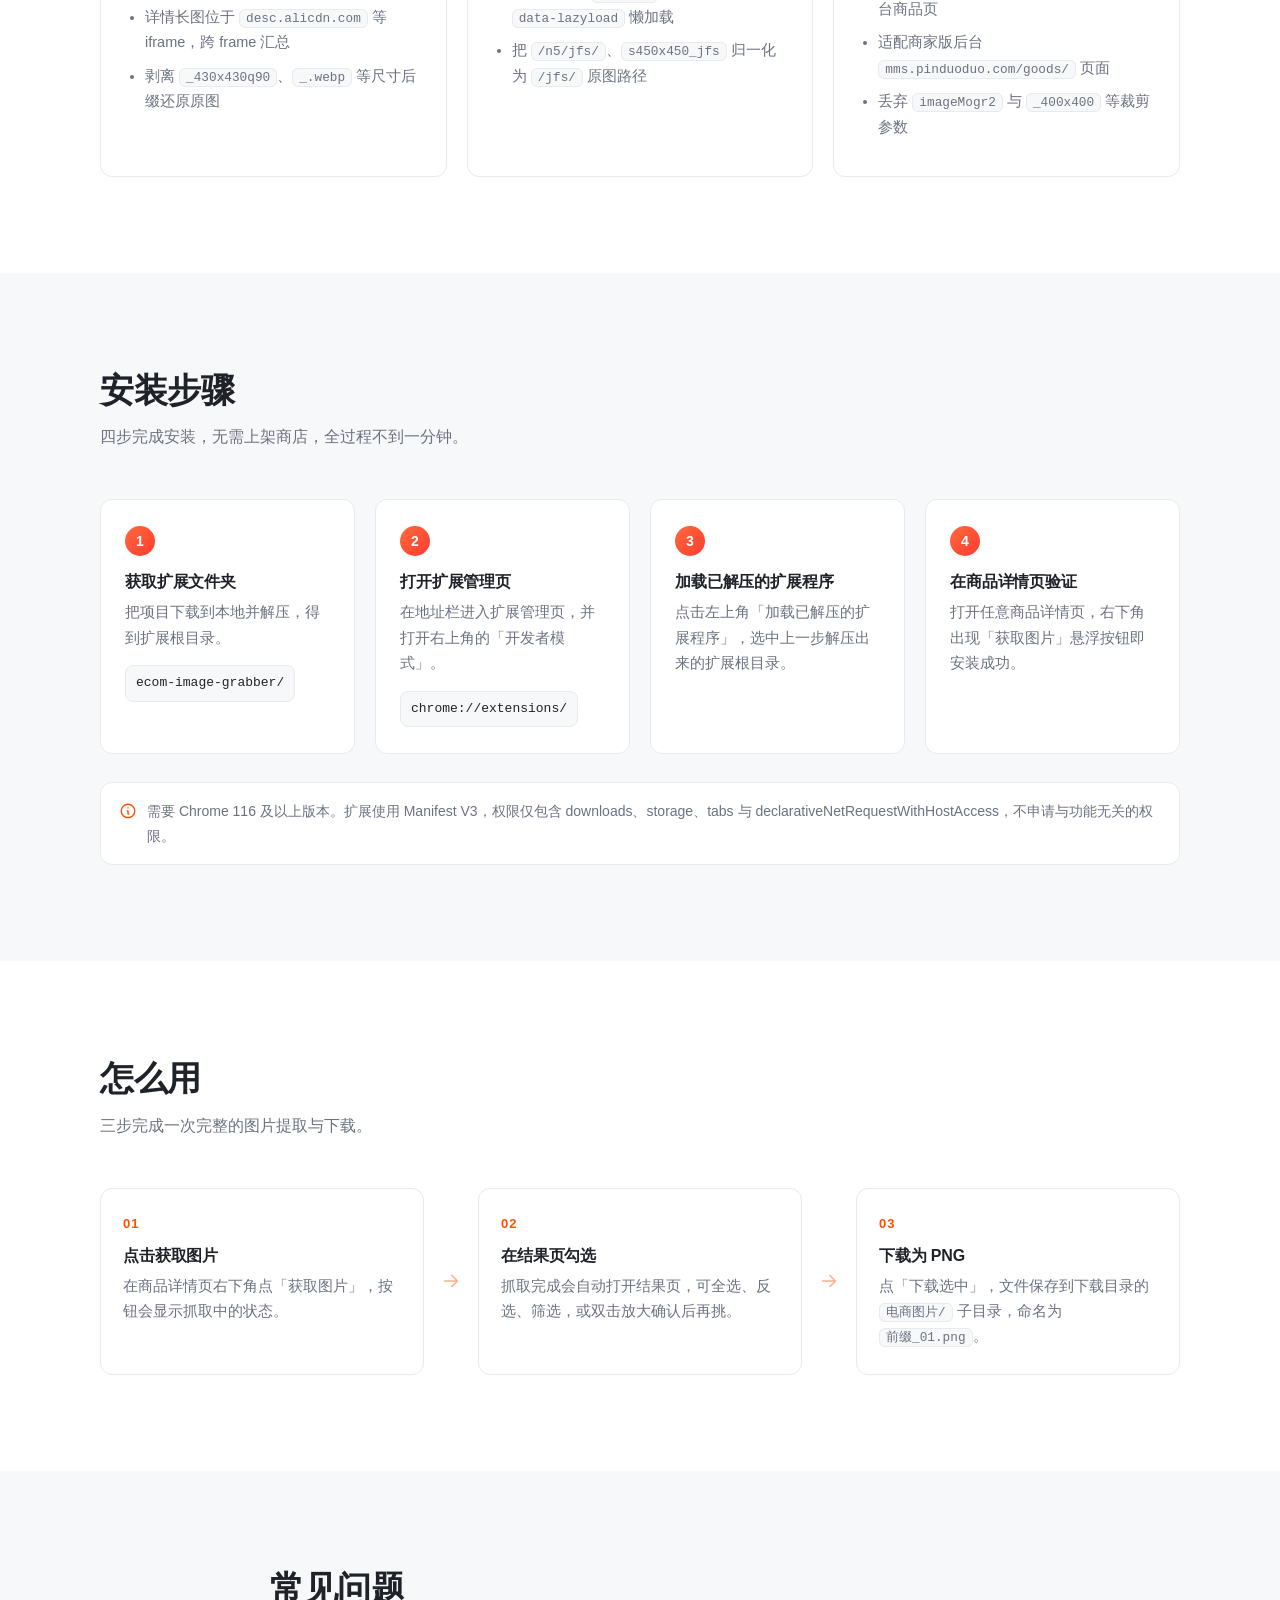
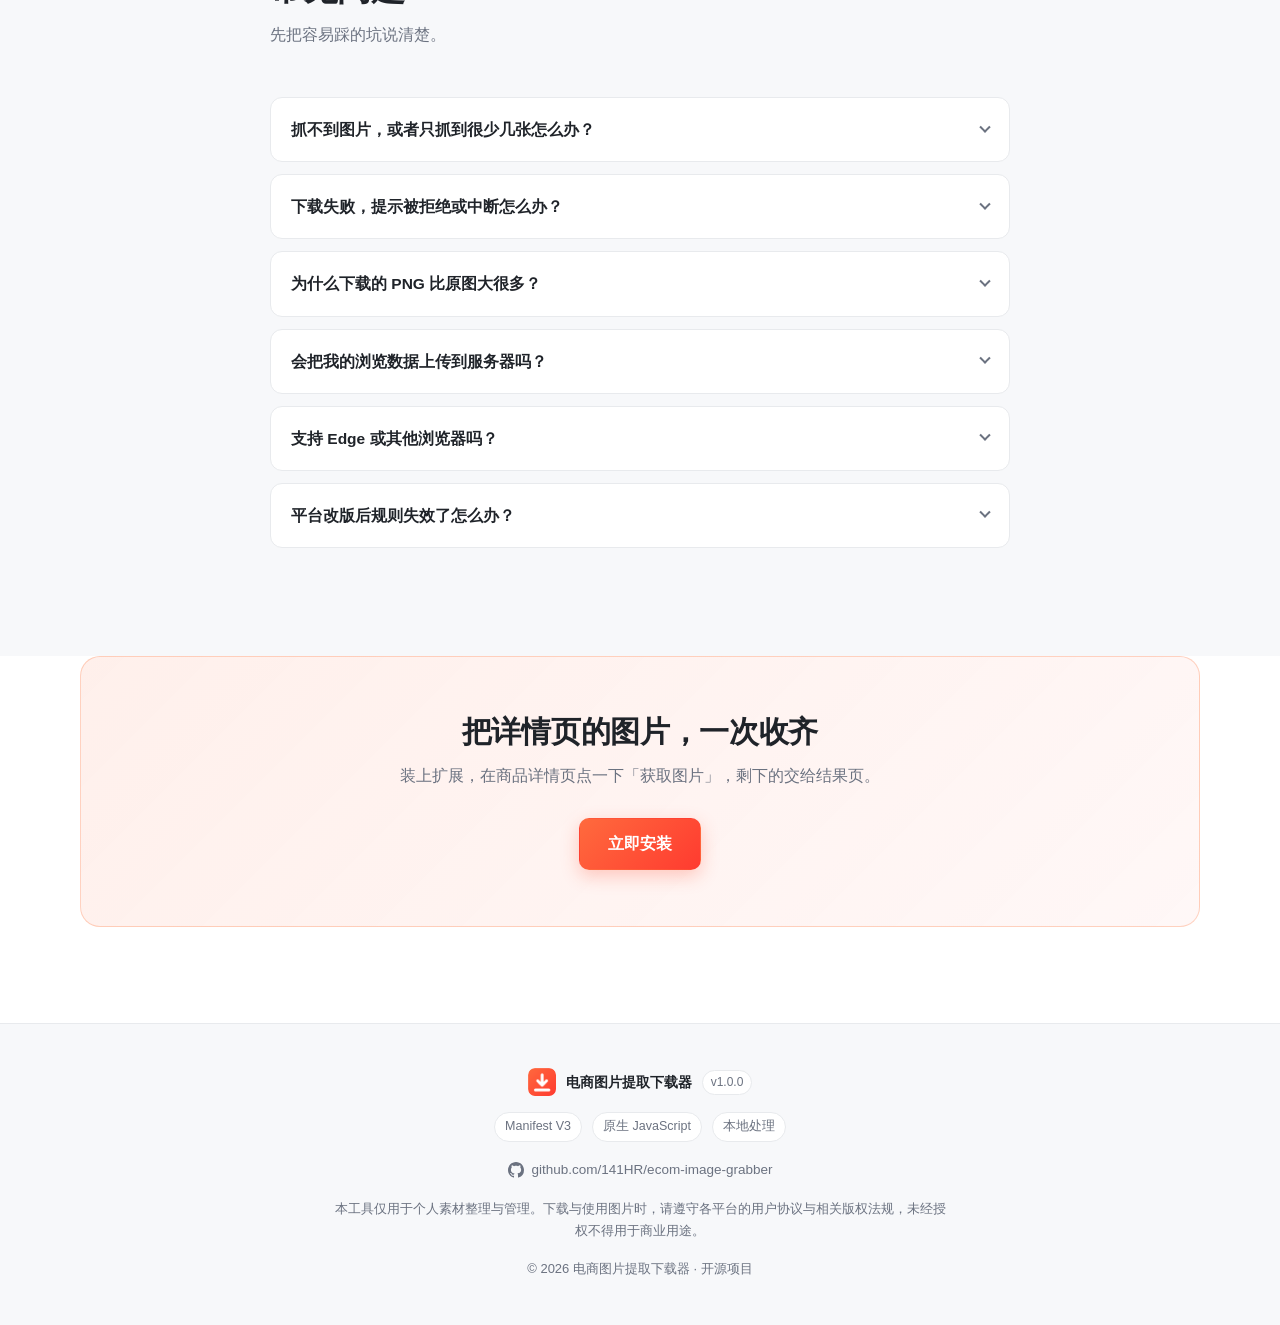
==== commit af836691: "chore: 更新项目内容（2026-10-15 15:27）" ====
--- a/docs/index.html
+++ b/docs/index.html
@@ -51,11 +51,15 @@
           <div class="hero-actions">
             <a class="btn btn-primary" href="#install">查看安装步骤</a>
             <a class="btn btn-ghost" href="#features">了解功能</a>
+            <a class="btn btn-ghost" href="https://github.com/141HR/ecom-image-grabber" target="_blank" rel="noopener noreferrer">
+              <svg class="btn-icon" viewBox="0 0 16 16" fill="currentColor" aria-hidden="true"><path d="M8 0C3.58 0 0 3.58 0 8c0 3.54 2.29 6.53 5.47 7.59.4.07.55-.17.55-.38 0-.19-.01-.82-.01-1.49-2.01.37-2.53-.49-2.69-.94-.09-.23-.48-.94-.82-1.13-.28-.15-.68-.52-.01-.53.63-.01 1.08.58 1.23.82.72 1.21 1.87.87 2.33.66.07-.52.28-.87.51-1.07-1.78-.2-3.64-.89-3.64-3.95 0-.87.31-1.59.82-2.15-.08-.2-.36-1.02.08-2.12 0 0 .67-.21 2.2.82.64-.18 1.32-.27 2-.27s1.36.09 2 .27c1.53-1.04 2.2-.82 2.2-.82.44 1.1.16 1.92.08 2.12.51.56.82 1.27.82 2.15 0 3.07-1.87 3.75-3.65 3.95.29.25.54.73.54 1.48 0 1.07-.01 1.93-.01 2.2 0 .21.15.46.55.38A8.01 8.01 0 0 0 16 8c0-4.42-3.58-8-8-8z"/></svg>
+              在 GitHub 上查看
+            </a>
           </div>
           <ul class="stats">
             <li><strong>3</strong><span>平台深度适配</span></li>
             <li><strong>18</strong><span>项懒加载属性识别</span></li>
-            <li><strong>100%</strong><span>本地处理，不上报数据</span></li>
+            <li><strong>100%</strong><span>本地处理，不上报</span></li>
           </ul>
         </div>
 
@@ -390,6 +394,10 @@
         <li>原生 JavaScript</li>
         <li>本地处理</li>
       </ul>
+      <a class="footer-github" href="https://github.com/141HR/ecom-image-grabber" target="_blank" rel="noopener noreferrer">
+        <svg viewBox="0 0 16 16" fill="currentColor" aria-hidden="true"><path d="M8 0C3.58 0 0 3.58 0 8c0 3.54 2.29 6.53 5.47 7.59.4.07.55-.17.55-.38 0-.19-.01-.82-.01-1.49-2.01.37-2.53-.49-2.69-.94-.09-.23-.48-.94-.82-1.13-.28-.15-.68-.52-.01-.53.63-.01 1.08.58 1.23.82.72 1.21 1.87.87 2.33.66.07-.52.28-.87.51-1.07-1.78-.2-3.64-.89-3.64-3.95 0-.87.31-1.59.82-2.15-.08-.2-.36-1.02.08-2.12 0 0 .67-.21 2.2.82.64-.18 1.32-.27 2-.27s1.36.09 2 .27c1.53-1.04 2.2-.82 2.2-.82.44 1.1.16 1.92.08 2.12.51.56.82 1.27.82 2.15 0 3.07-1.87 3.75-3.65 3.95.29.25.54.73.54 1.48 0 1.07-.01 1.93-.01 2.2 0 .21.15.46.55.38A8.01 8.01 0 0 0 16 8c0-4.42-3.58-8-8-8z"/></svg>
+        github.com/141HR/ecom-image-grabber
+      </a>
       <p class="footer-note">
         本工具仅用于个人素材整理与管理。下载与使用图片时，请遵守各平台的用户协议与相关版权法规，未经授权不得用于商业用途。
       </p>
--- a/docs/assets/style.css
+++ b/docs/assets/style.css
@@ -167,6 +167,7 @@
 
 .btn-sm { min-height: 36px; padding: 0 14px; font-size: 14px; }
 .btn-lg { min-height: 52px; padding: 0 28px; font-size: 16px; }
+.btn-icon { width: 18px; height: 18px; flex: 0 0 auto; }
 
 /* ------------------------------------------------------------------ 顶栏 */
 
@@ -689,6 +690,16 @@
   background: var(--surface);
   font-size: 12.5px;
 }
+
+.footer-github {
+  display: inline-flex;
+  align-items: center;
+  gap: 8px;
+  color: var(--text-sub);
+  font-size: 13.5px;
+}
+.footer-github:hover { color: var(--brand); text-decoration: none; }
+.footer-github svg { width: 16px; height: 16px; flex: 0 0 auto; }
 
 .footer-note { max-width: 620px; margin: 0; font-size: 13px; line-height: 1.7; }
 .footer-copy { margin: 0; font-size: 13px; }
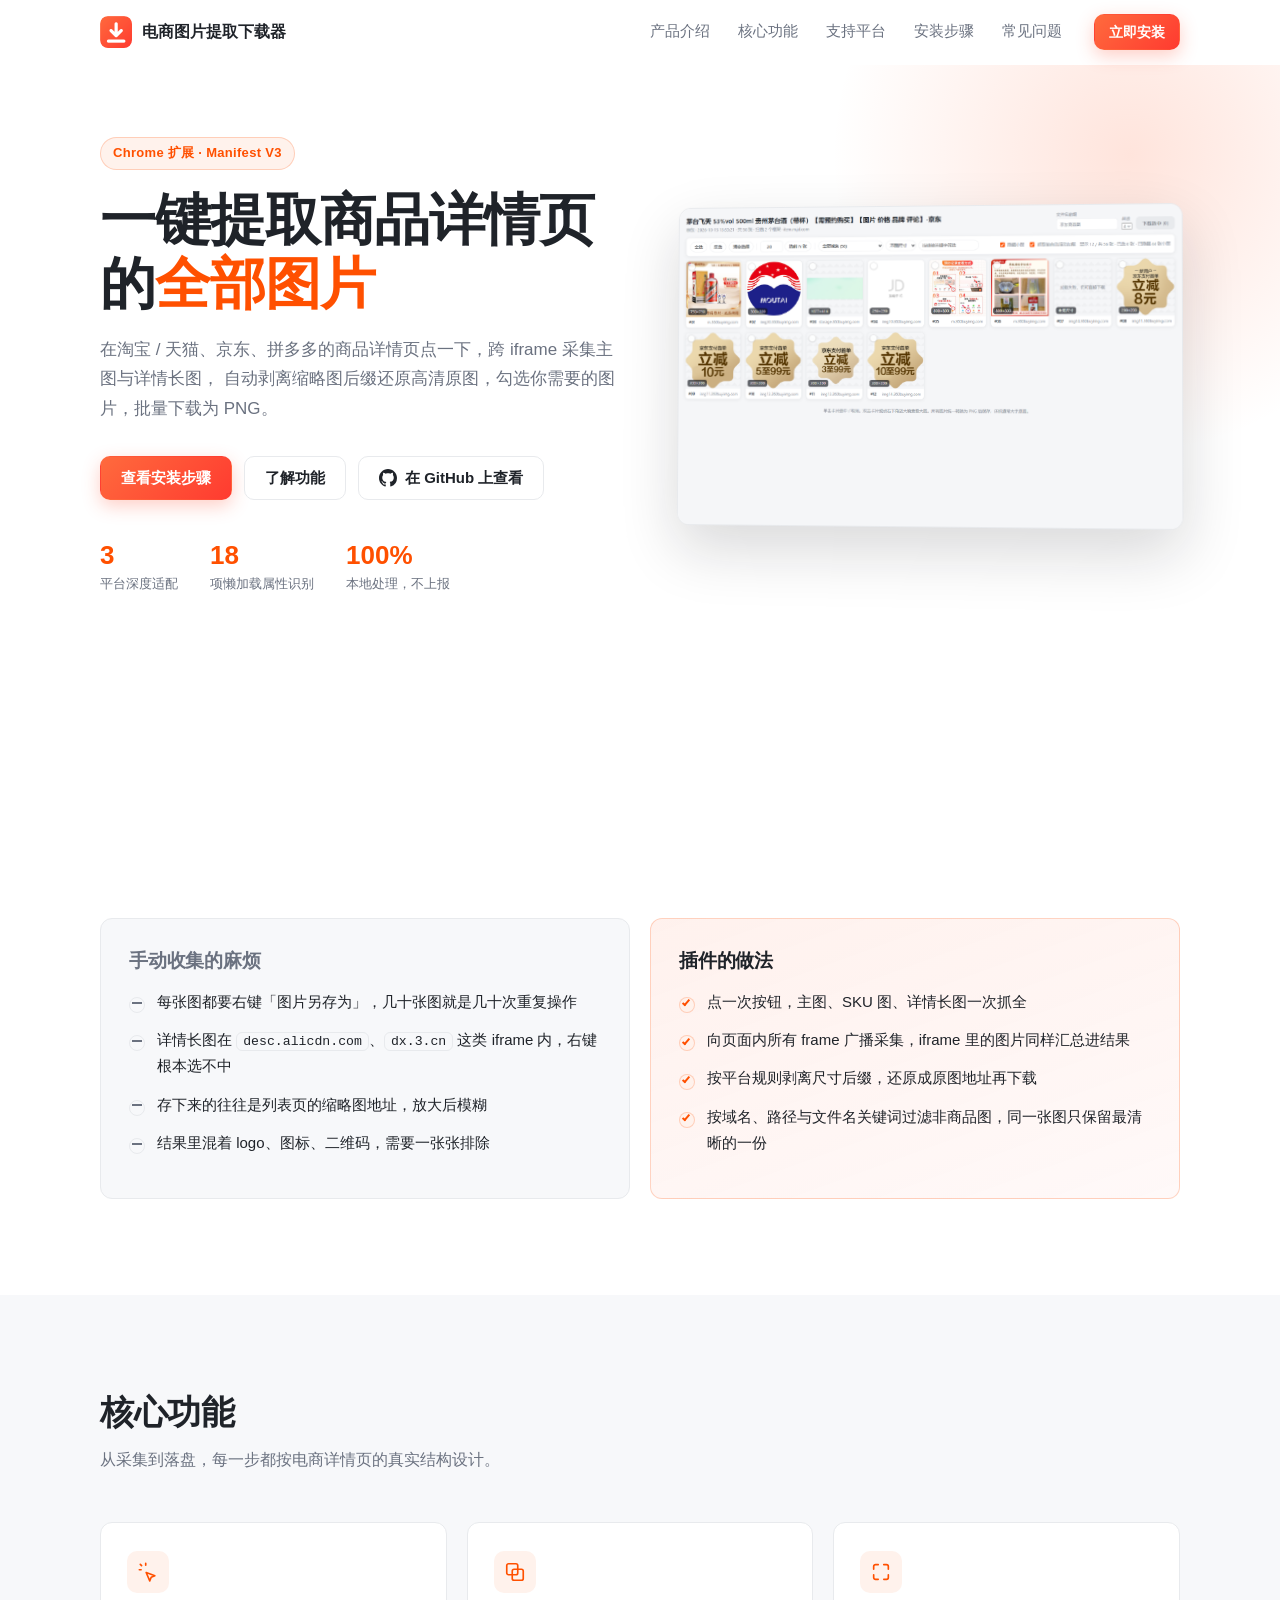
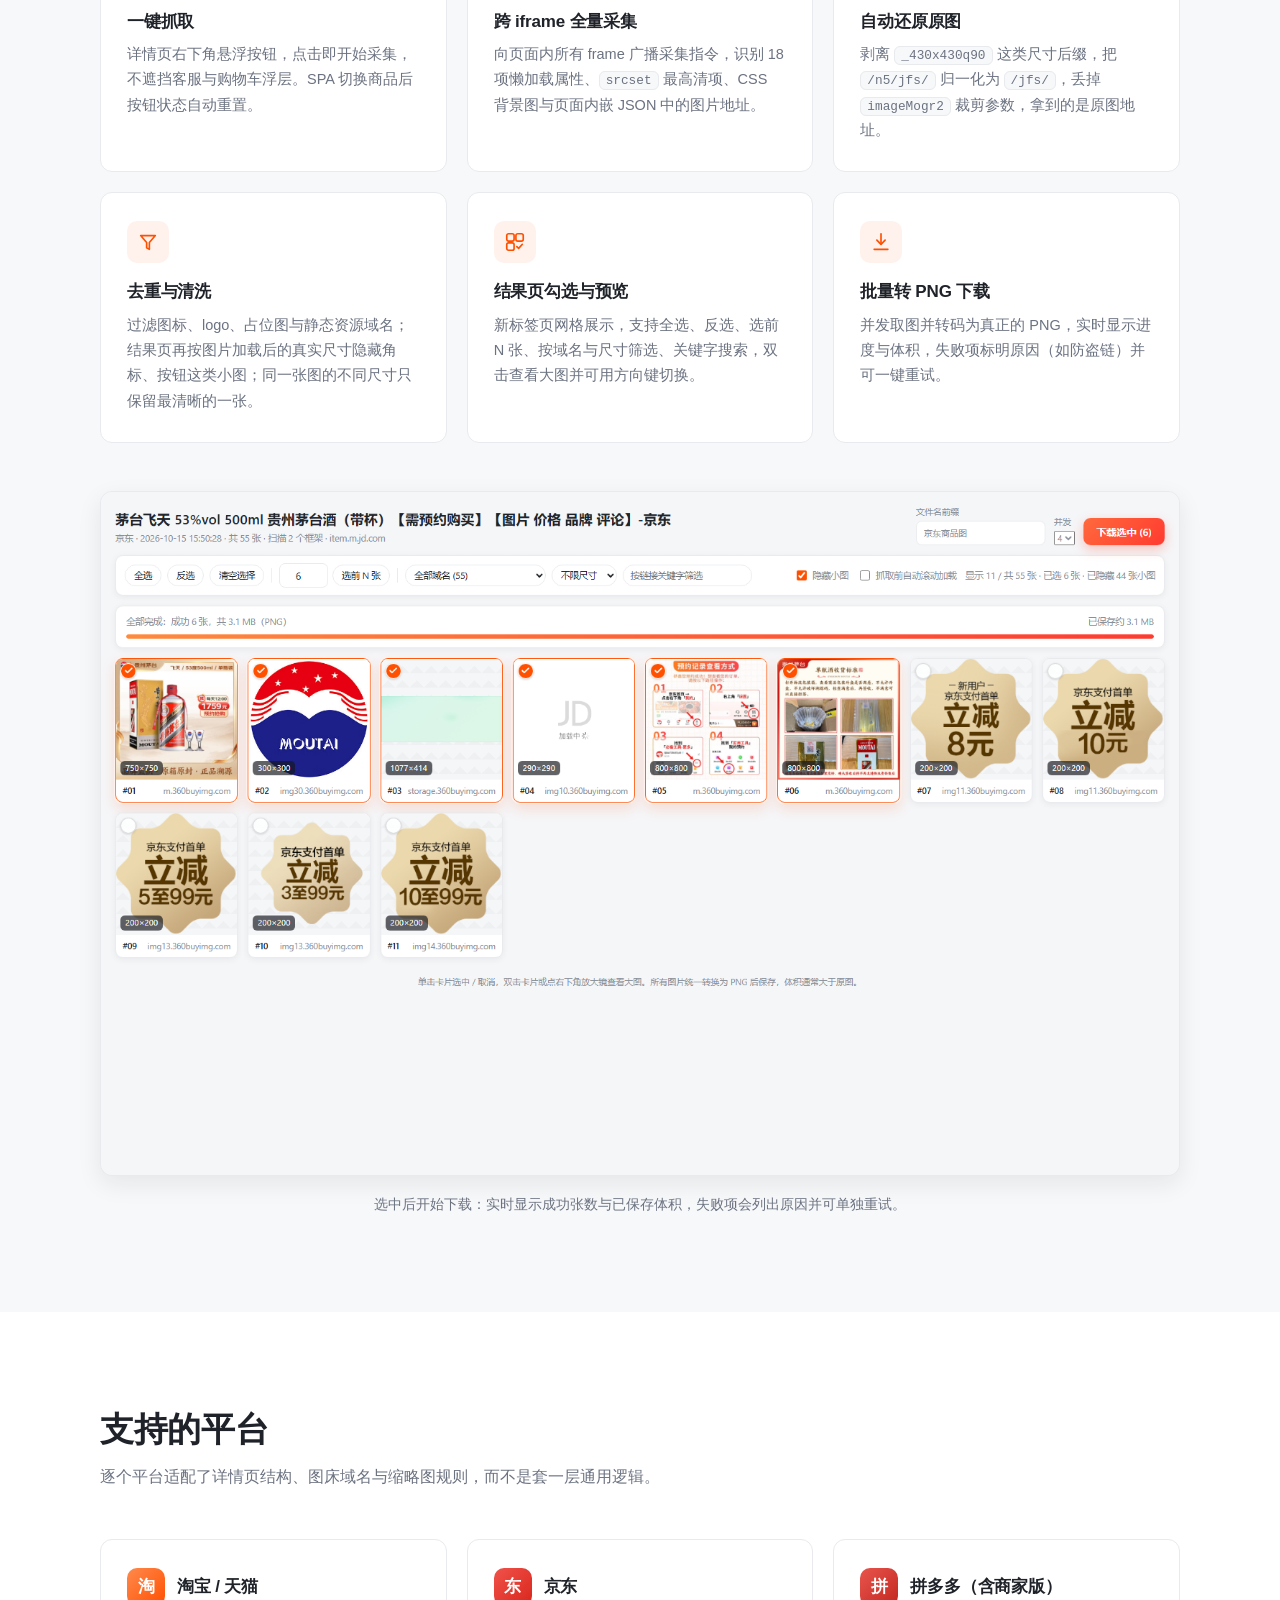
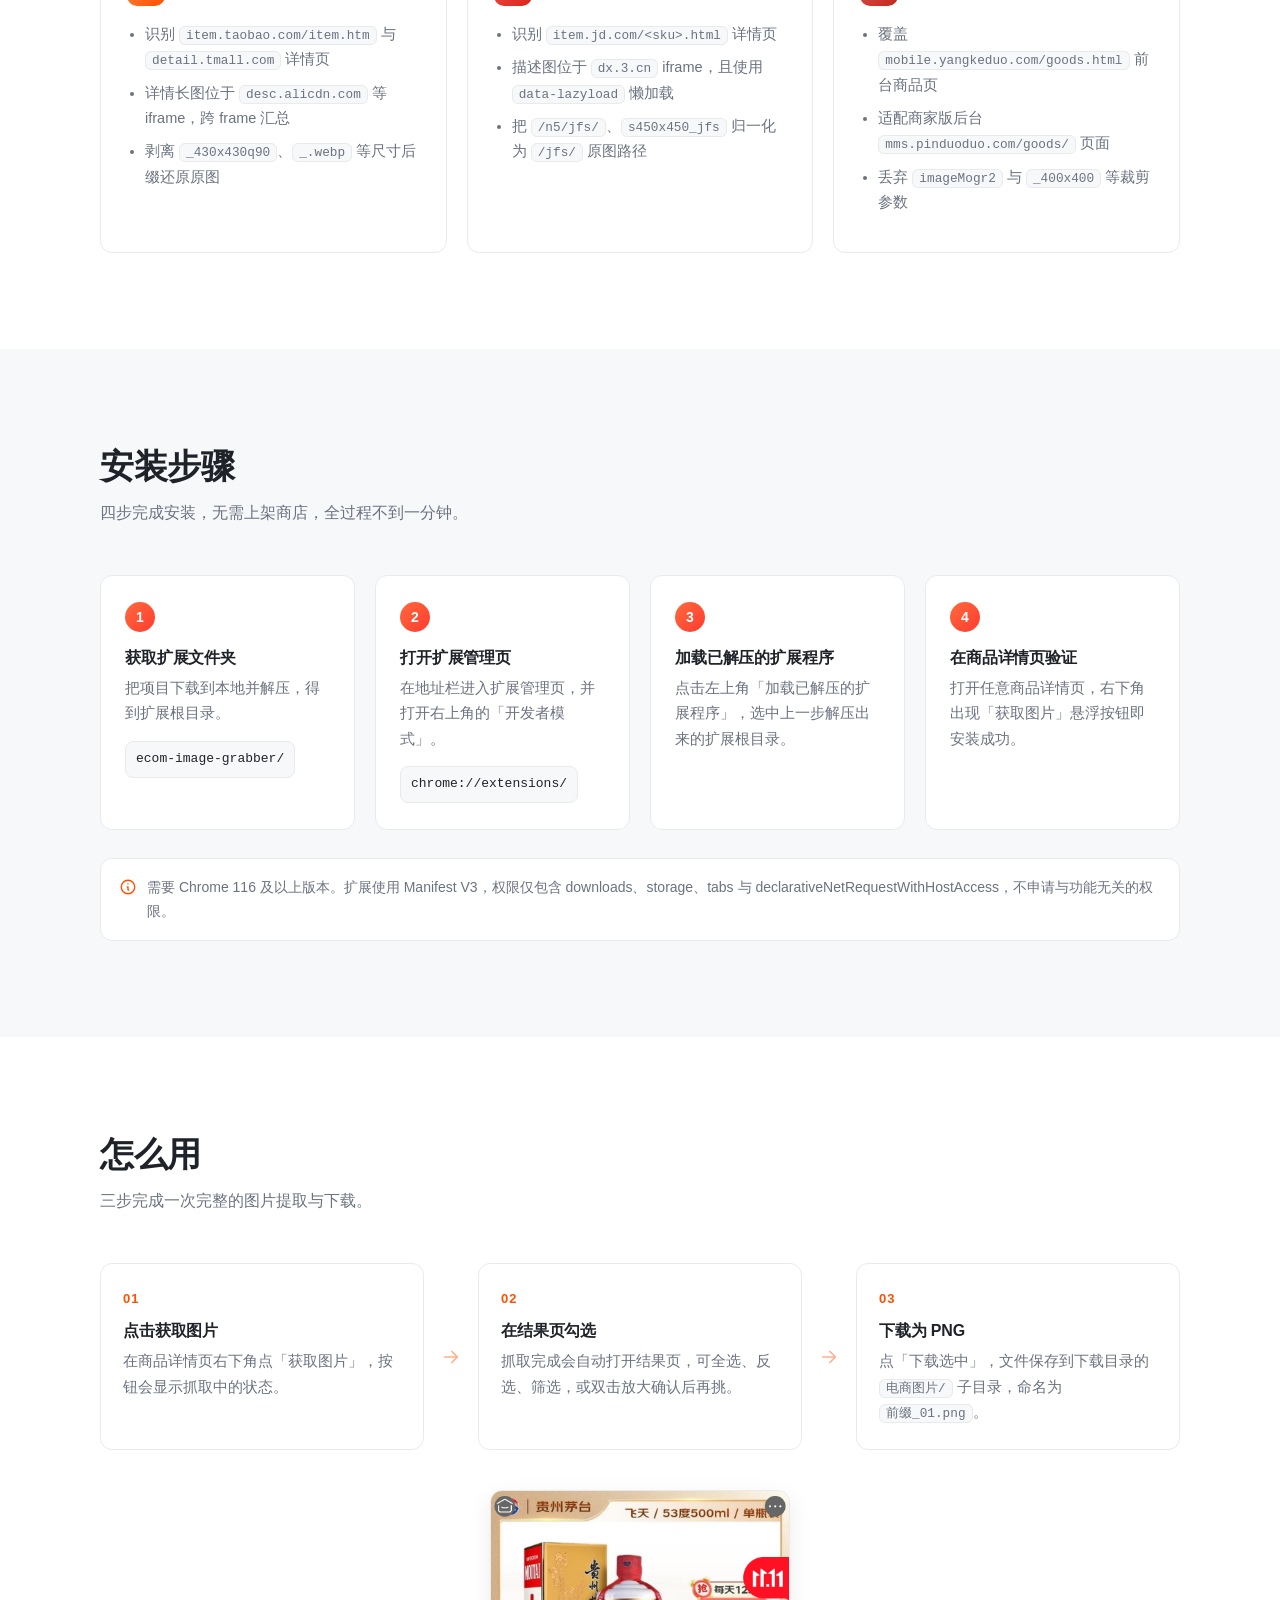
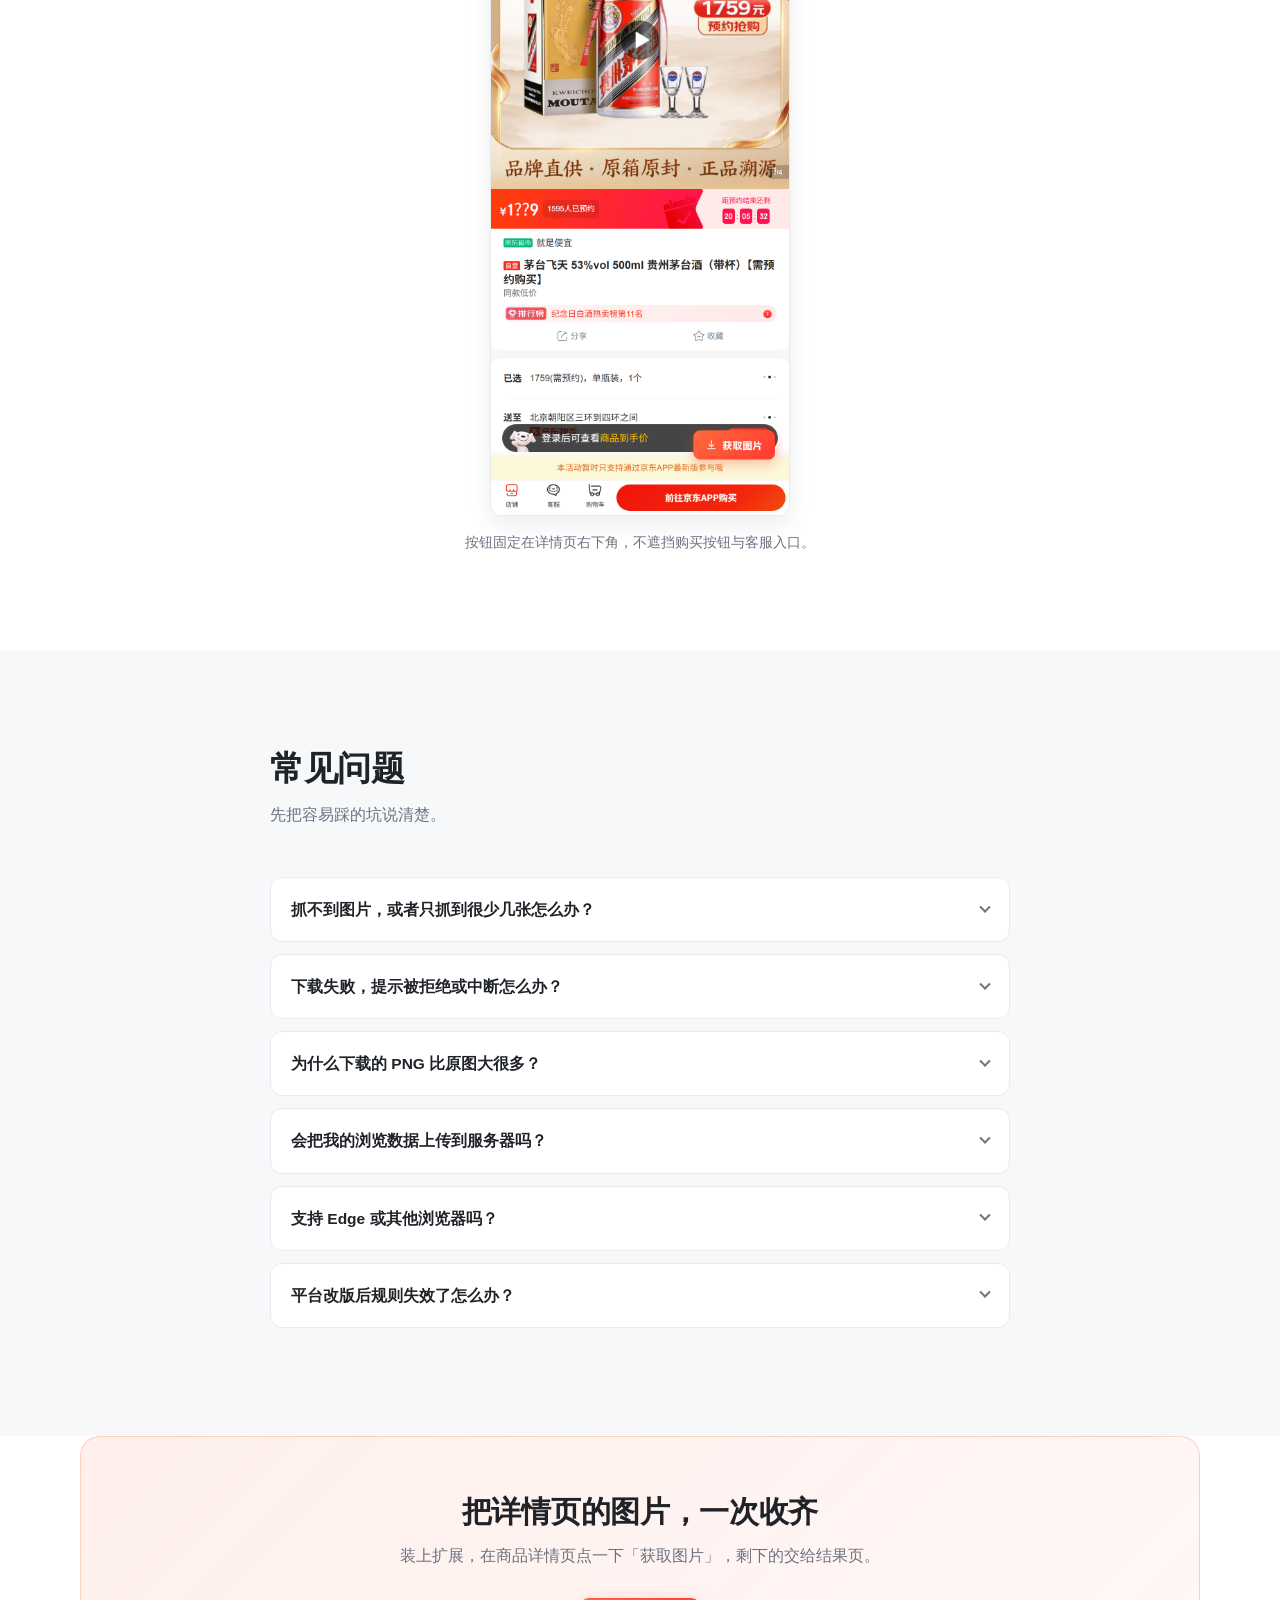
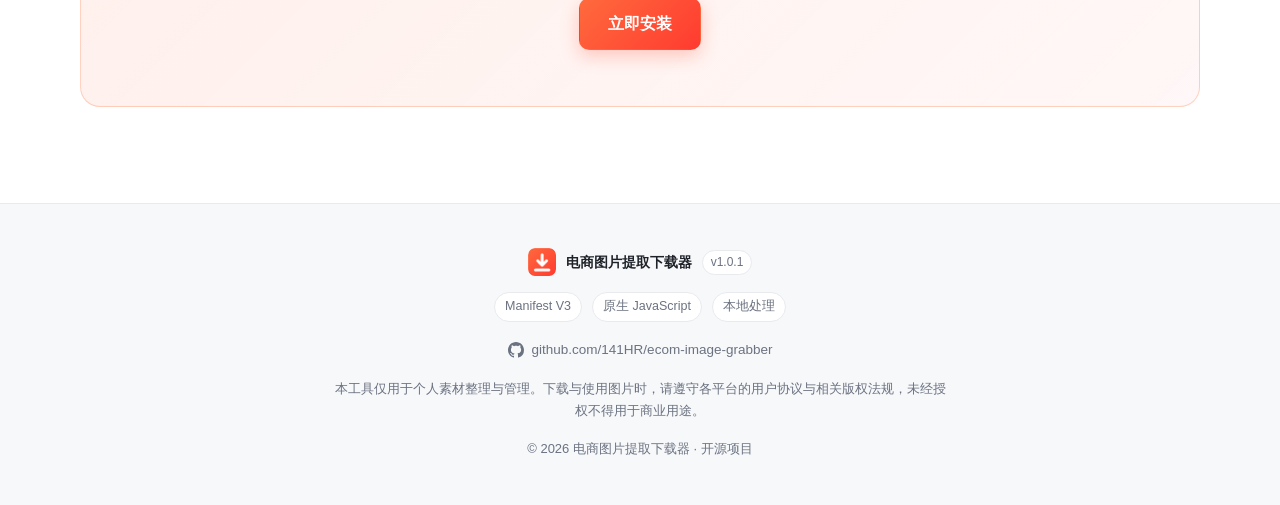
==== commit 840c3a69: "feat(v1.0.1): 结果页按图片真实尺寸过滤小图，官网改用真实环境截图 在真实京东商品详情页上测试时发现过滤失效：该页面 424 条候选中有 48 条来自 源码正则提取，都是几百字节的角标图标" ====
--- a/docs/index.html
+++ b/docs/index.html
@@ -65,8 +65,8 @@
 
         <div class="hero-shot reveal">
           <img src="screenshots/result-page.png"
-               alt="插件结果页：网格展示抓取到的商品图片，每张图片可勾选、查看尺寸与图床域名，顶部提供筛选与批量下载"
-               width="1500" height="880" fetchpriority="high">
+               alt="在京东商品详情页使用插件后的结果页：真实采集到 55 张候选，自动隐藏 44 张角标小图，剩余图片可勾选、查看真实尺寸与图床域名"
+               width="1500" height="950" fetchpriority="high">
         </div>
       </div>
     </section>
@@ -154,7 +154,7 @@
               </svg>
             </span>
             <h3>去重与清洗</h3>
-            <p>过滤图标、logo、占位图与静态资源域名，宽高都小于 120px 的图片直接丢弃，同一张图的不同尺寸只保留最清晰的一张。</p>
+            <p>过滤图标、logo、占位图与静态资源域名；结果页再按图片加载后的真实尺寸隐藏角标、按钮这类小图；同一张图的不同尺寸只保留最清晰的一张。</p>
           </article>
 
           <article class="feature-card reveal">
@@ -184,9 +184,9 @@
         </div>
 
         <figure class="showcase reveal">
-          <img src="screenshots/selected-and-progress.png" loading="lazy" width="1500" height="880"
-               alt="结果页全选 12 张图片后的状态：卡片带选中标记，顶部显示下载进度、已保存体积与失败项及一键重试按钮">
-          <figcaption>全选后开始下载：实时进度、已保存体积与失败原因一目了然，失败项可单独重试。</figcaption>
+          <img src="screenshots/selected-and-progress.png" loading="lazy" width="1500" height="950"
+               alt="结果页选中 6 张图片并下载完成后的状态：卡片带选中标记，顶部显示成功张数、已保存体积与失败项重试入口">
+          <figcaption>选中后开始下载：实时显示成功张数与已保存体积，失败项会列出原因并可单独重试。</figcaption>
         </figure>
       </div>
     </section>
@@ -315,6 +315,12 @@
             <p>点「下载选中」，文件保存到下载目录的 <code>电商图片/</code> 子目录，命名为 <code>前缀_01.png</code>。</p>
           </li>
         </ol>
+
+        <figure class="step-shot reveal">
+          <img src="screenshots/detail-page-button.png" loading="lazy" width="860" height="1800"
+               alt="京东商品详情页右下角的「获取图片」悬浮按钮，不遮挡页面底部的购买与客服入口">
+          <figcaption>按钮固定在详情页右下角，不遮挡购买按钮与客服入口。</figcaption>
+        </figure>
       </div>
     </section>
 
@@ -387,7 +393,7 @@
       <div class="footer-brand">
         <img src="assets/icon.png" alt="" width="28" height="28">
         <span>电商图片提取下载器</span>
-        <span class="tag">v1.0.0</span>
+        <span class="tag">v1.0.1</span>
       </div>
       <ul class="footer-tags">
         <li>Manifest V3</li>
--- a/docs/assets/style.css
+++ b/docs/assets/style.css
@@ -603,6 +603,27 @@
 
 .flow-arrow { display: flex; align-items: center; justify-content: center; color: var(--brand); opacity: .45; }
 .flow-arrow svg { width: 22px; height: 22px; }
+
+.step-shot {
+  display: flex;
+  flex-direction: column;
+  align-items: center;
+  margin: 40px 0 0;
+}
+.step-shot img {
+  width: 100%;
+  max-width: 300px;
+  border: 1px solid var(--border);
+  border-radius: var(--radius);
+  box-shadow: var(--shadow-md);
+}
+.step-shot figcaption {
+  margin-top: 14px;
+  max-width: 480px;
+  text-align: center;
+  color: var(--text-sub);
+  font-size: 14px;
+}
 
 /* ------------------------------------------------------------------ FAQ */
 
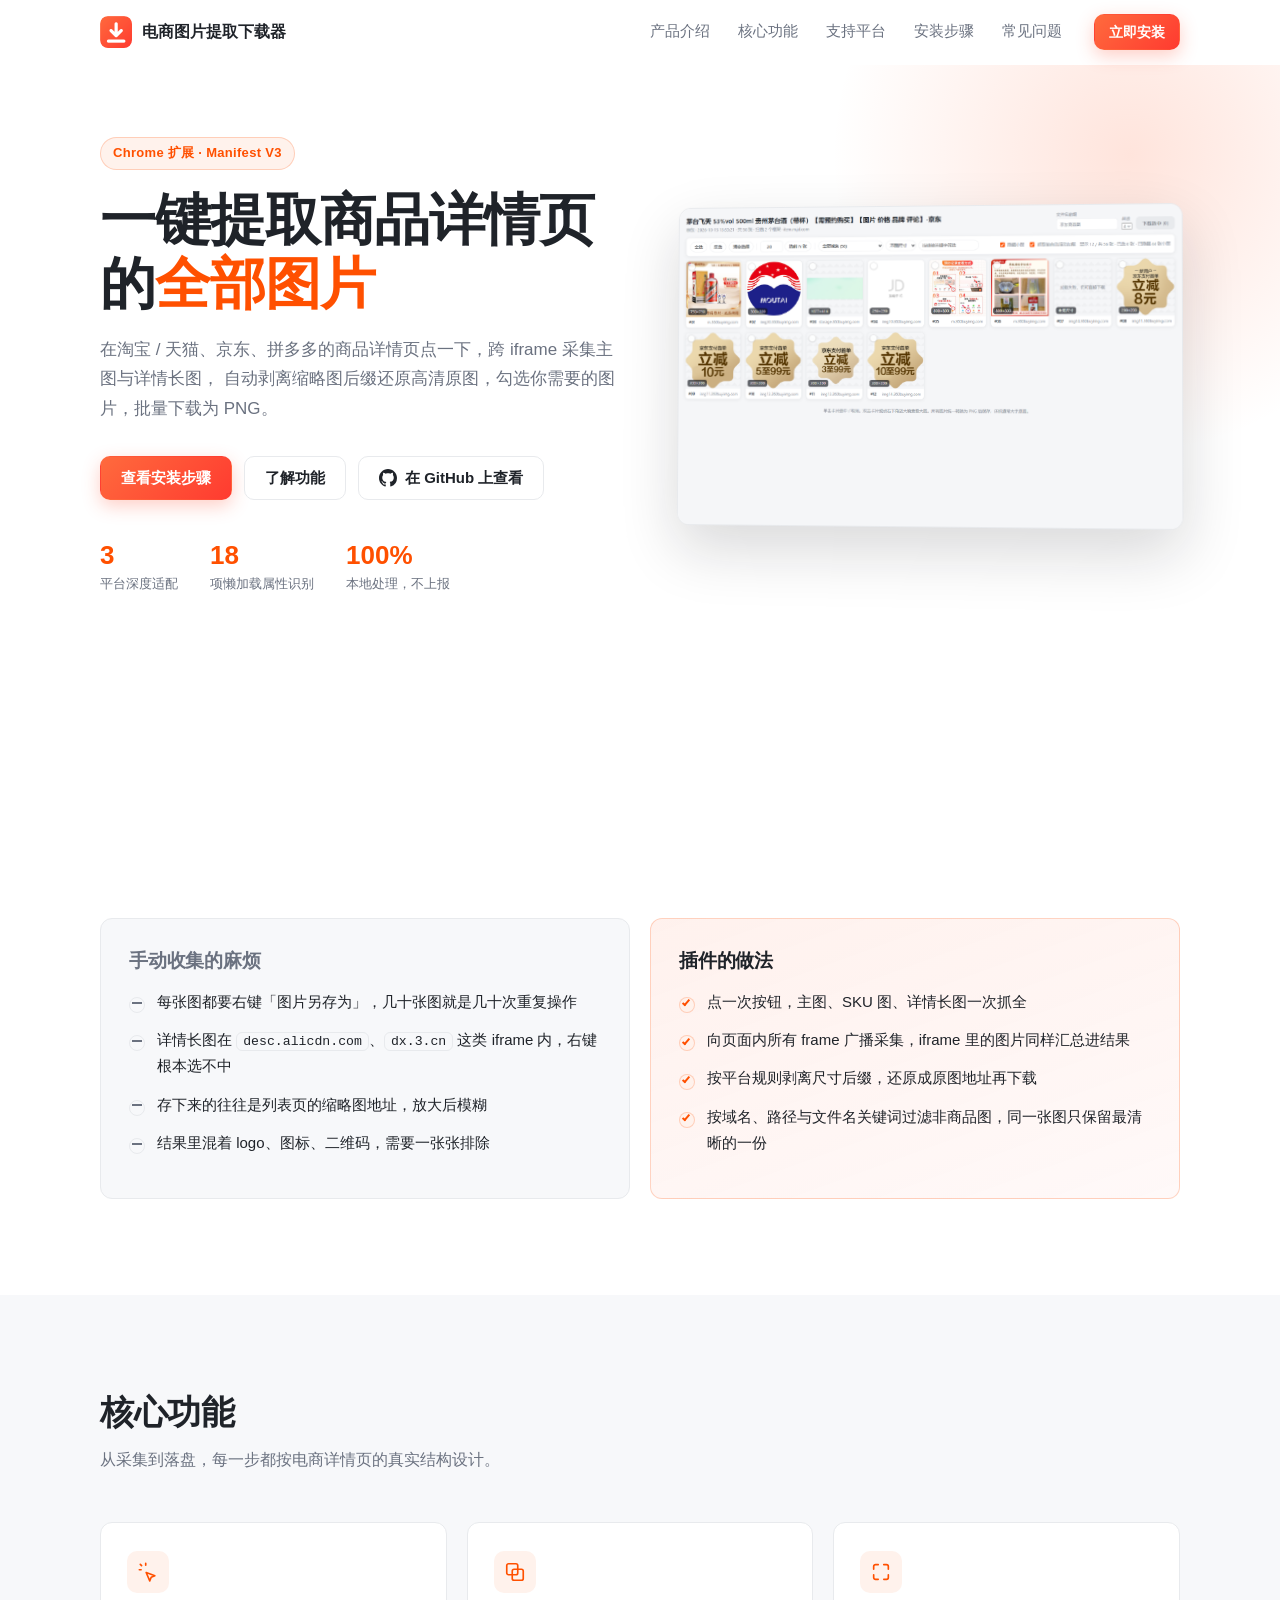
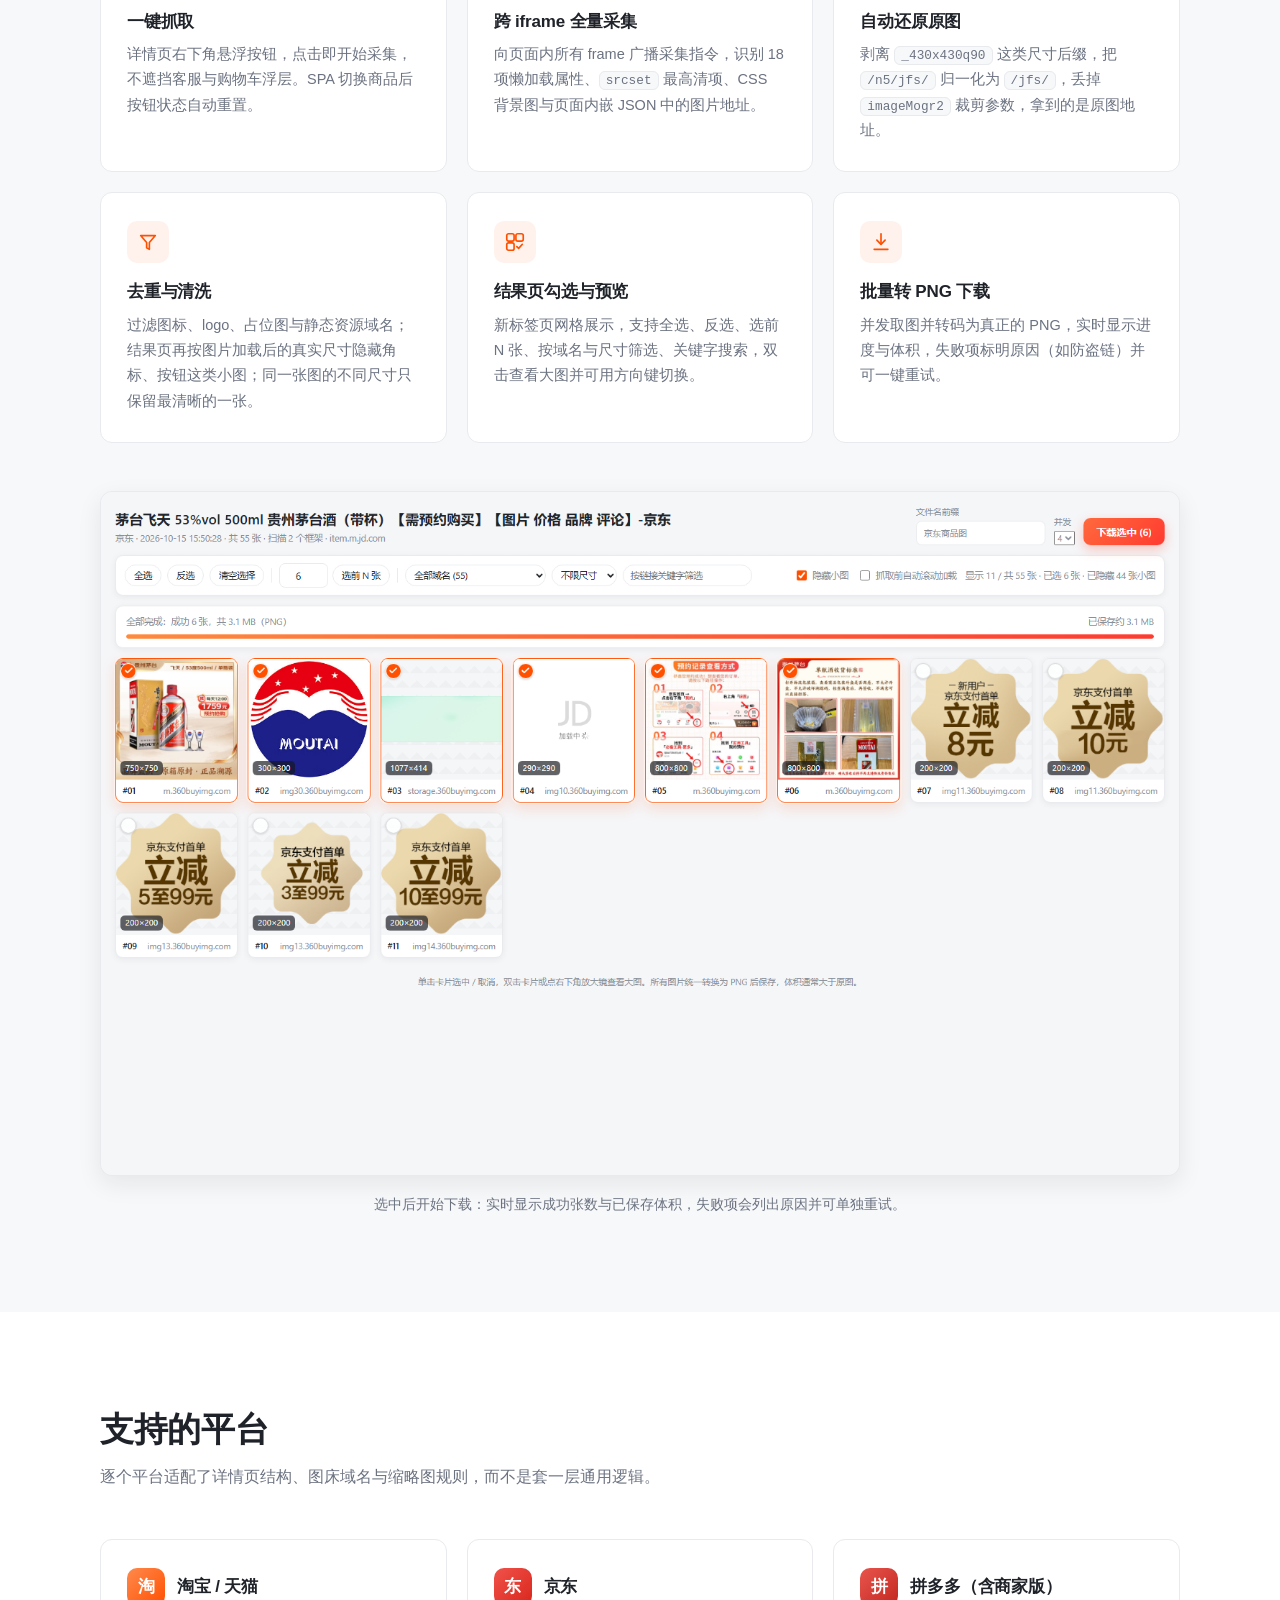
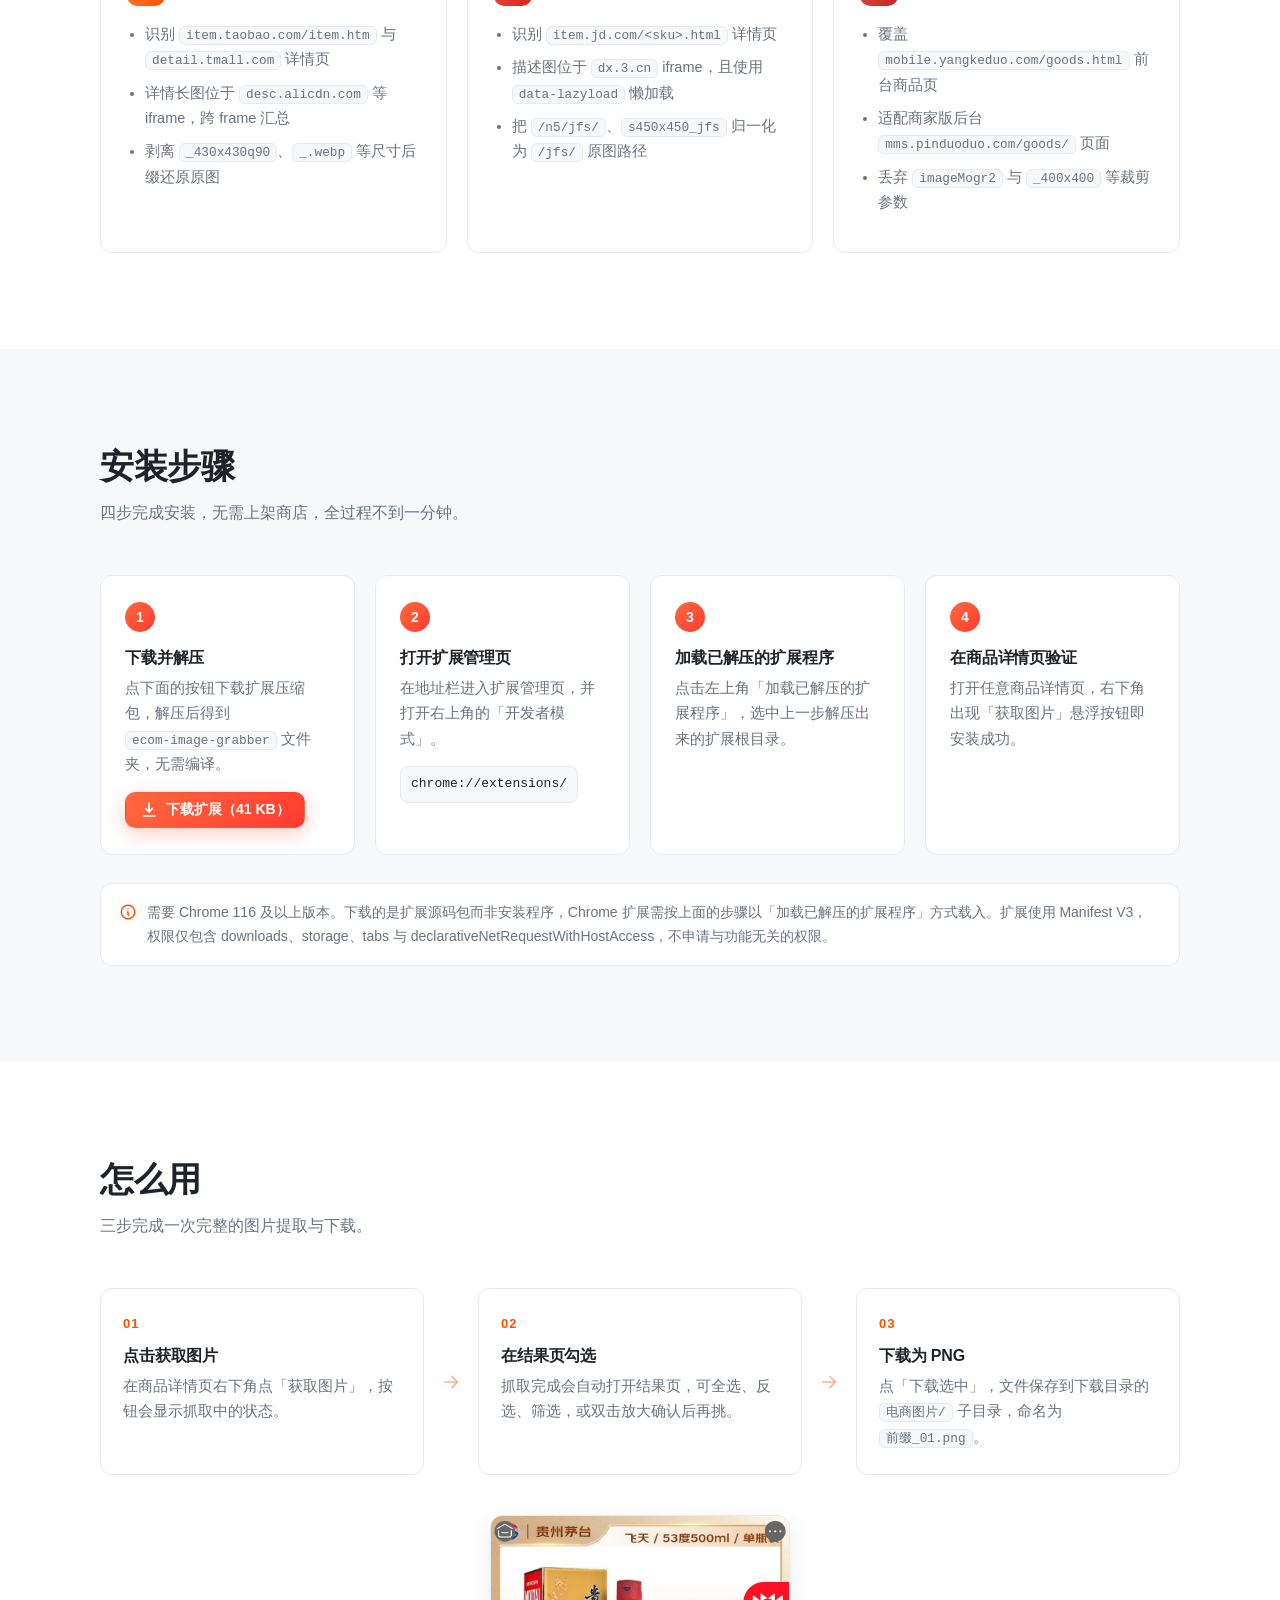
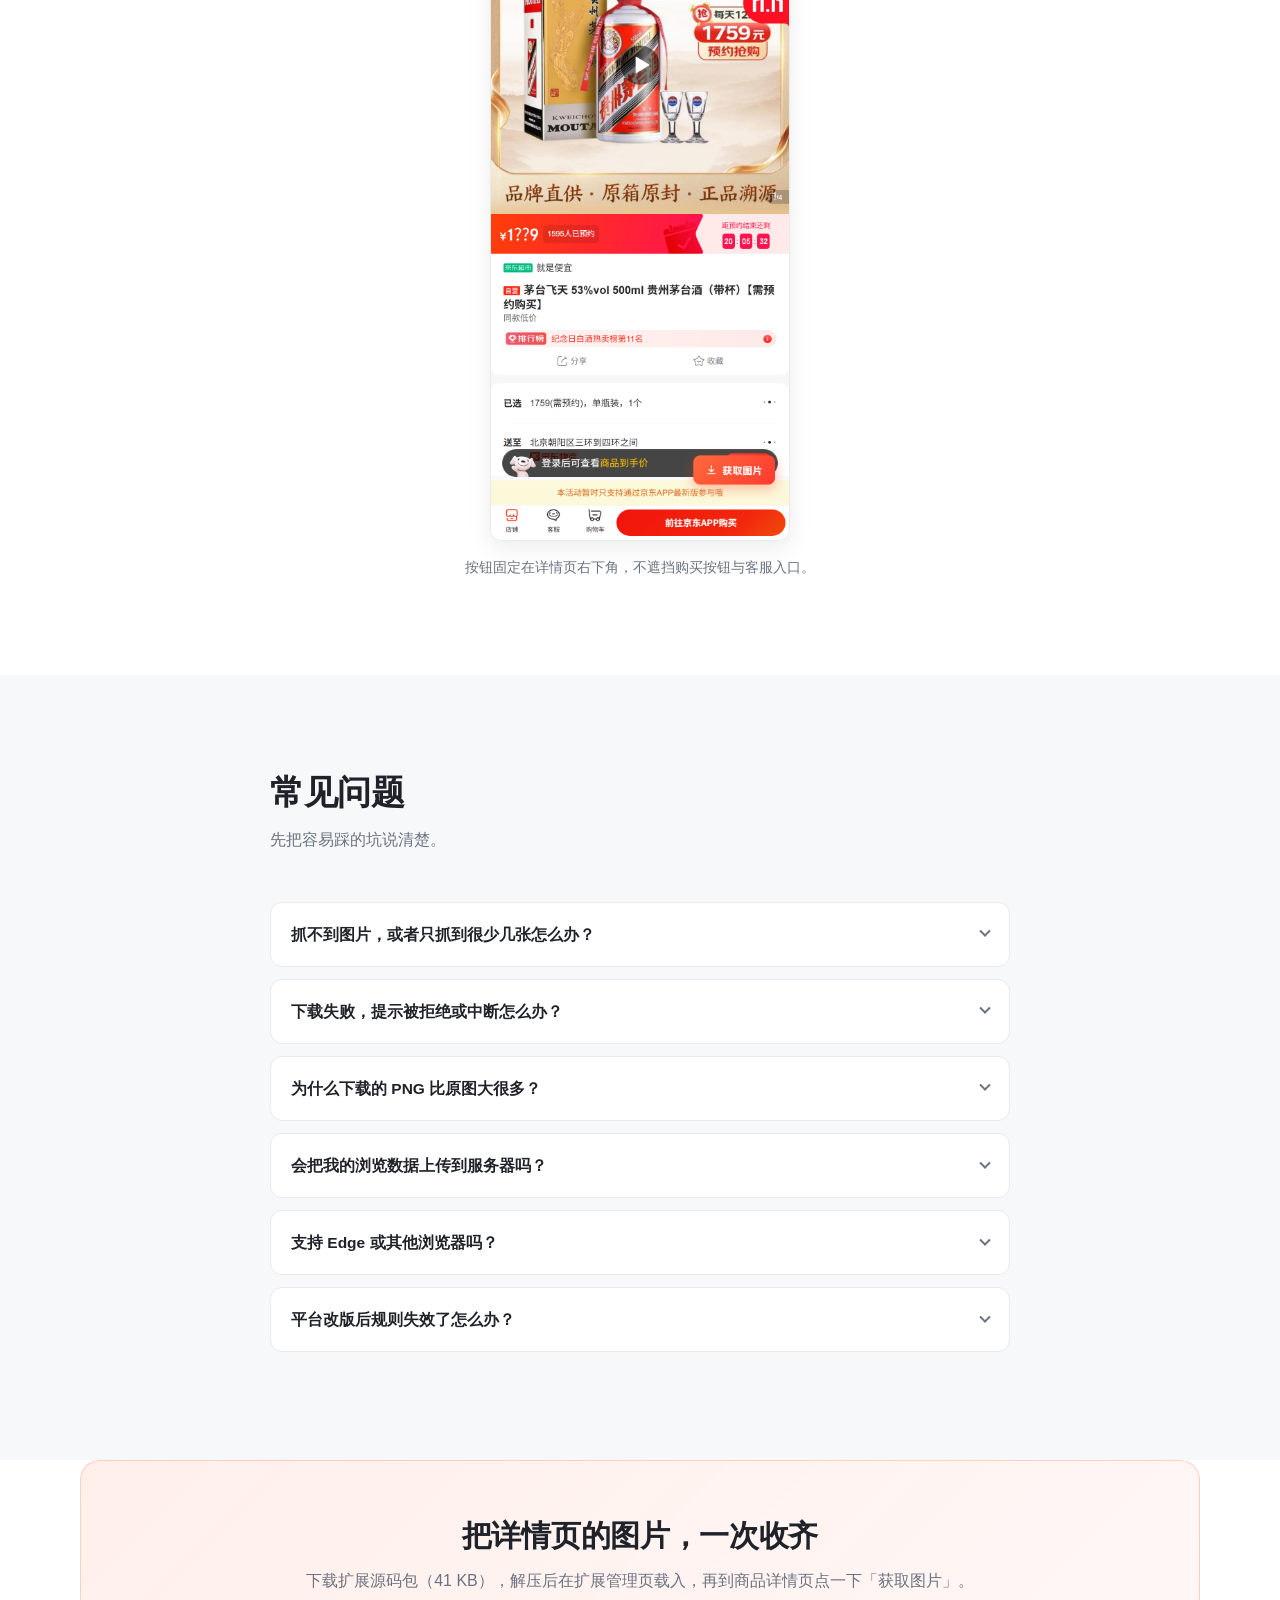
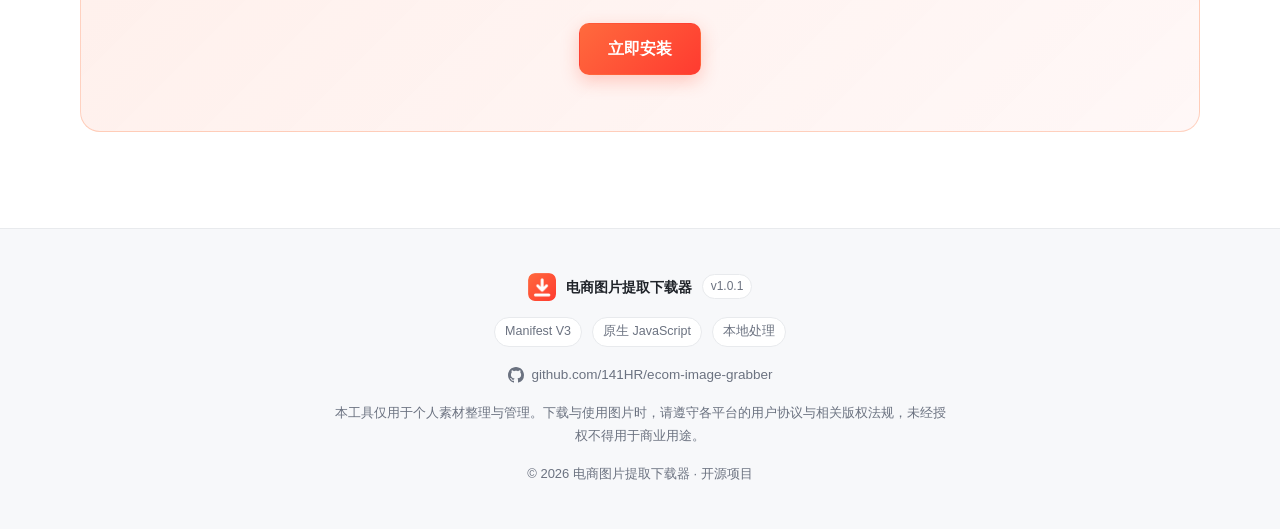
==== commit 7bd31b8b: "feat: 官网「立即安装」改为直接下载扩展包 - 新增 docs/download/ecom-image-grabber-v1.0.1.zip（41KB，只含运行所需的   manifest.jso" ====
--- a/docs/index.html
+++ b/docs/index.html
@@ -29,7 +29,8 @@
       </nav>
 
       <div class="header-actions">
-        <a class="btn btn-primary btn-sm" href="#install">立即安装</a>
+        <!-- 下载文件名带版本号：每次升级 manifest 版本后，需重新打包并同步更新此处与安装步骤、底部 CTA 的三处链接 -->
+        <a class="btn btn-primary btn-sm" href="download/ecom-image-grabber-v1.0.1.zip" download>立即安装</a>
         <button class="nav-toggle" id="navToggle" type="button" aria-expanded="false" aria-controls="nav" aria-label="展开导航菜单">
           <span></span><span></span><span></span>
         </button>
@@ -250,9 +251,16 @@
         <ol class="steps">
           <li class="step reveal">
             <span class="step-num">1</span>
-            <h3>获取扩展文件夹</h3>
-            <p>把项目下载到本地并解压，得到扩展根目录。</p>
-            <p class="code-row"><code class="code" data-copy="ecom-image-grabber">ecom-image-grabber/</code></p>
+            <h3>下载并解压</h3>
+            <p>点下面的按钮下载扩展压缩包，解压后得到 <code>ecom-image-grabber</code> 文件夹，无需编译。</p>
+            <p class="code-row">
+              <a class="btn btn-primary btn-sm" href="download/ecom-image-grabber-v1.0.1.zip" download>
+                <svg class="btn-icon" viewBox="0 0 24 24" fill="none" stroke="currentColor" stroke-width="2.2" stroke-linecap="round" stroke-linejoin="round" aria-hidden="true">
+                  <path d="M12 3v11"/><path d="M7.5 10L12 14.5 16.5 10"/><path d="M4.5 20h15"/>
+                </svg>
+                下载扩展（41 KB）
+              </a>
+            </p>
           </li>
 
           <li class="step reveal">
@@ -279,7 +287,7 @@
           <svg viewBox="0 0 24 24" fill="none" stroke="currentColor" stroke-width="1.8" stroke-linecap="round" stroke-linejoin="round" aria-hidden="true">
             <circle cx="12" cy="12" r="9"/><path d="M12 8h.01M11 12h1v4h1"/>
           </svg>
-          需要 Chrome 116 及以上版本。扩展使用 Manifest V3，权限仅包含 downloads、storage、tabs 与 declarativeNetRequestWithHostAccess，不申请与功能无关的权限。
+          需要 Chrome 116 及以上版本。下载的是扩展源码包而非安装程序，Chrome 扩展需按上面的步骤以「加载已解压的扩展程序」方式载入。扩展使用 Manifest V3，权限仅包含 downloads、storage、tabs 与 declarativeNetRequestWithHostAccess，不申请与功能无关的权限。
         </p>
       </div>
     </section>
@@ -382,8 +390,8 @@
     <section class="cta">
       <div class="container cta-inner reveal">
         <h2>把详情页的图片，一次收齐</h2>
-        <p>装上扩展，在商品详情页点一下「获取图片」，剩下的交给结果页。</p>
-        <a class="btn btn-primary btn-lg" href="#install">立即安装</a>
+        <p>下载扩展源码包（41 KB），解压后在扩展管理页载入，再到商品详情页点一下「获取图片」。</p>
+        <a class="btn btn-primary btn-lg" href="download/ecom-image-grabber-v1.0.1.zip" download>立即安装</a>
       </div>
     </section>
   </main>
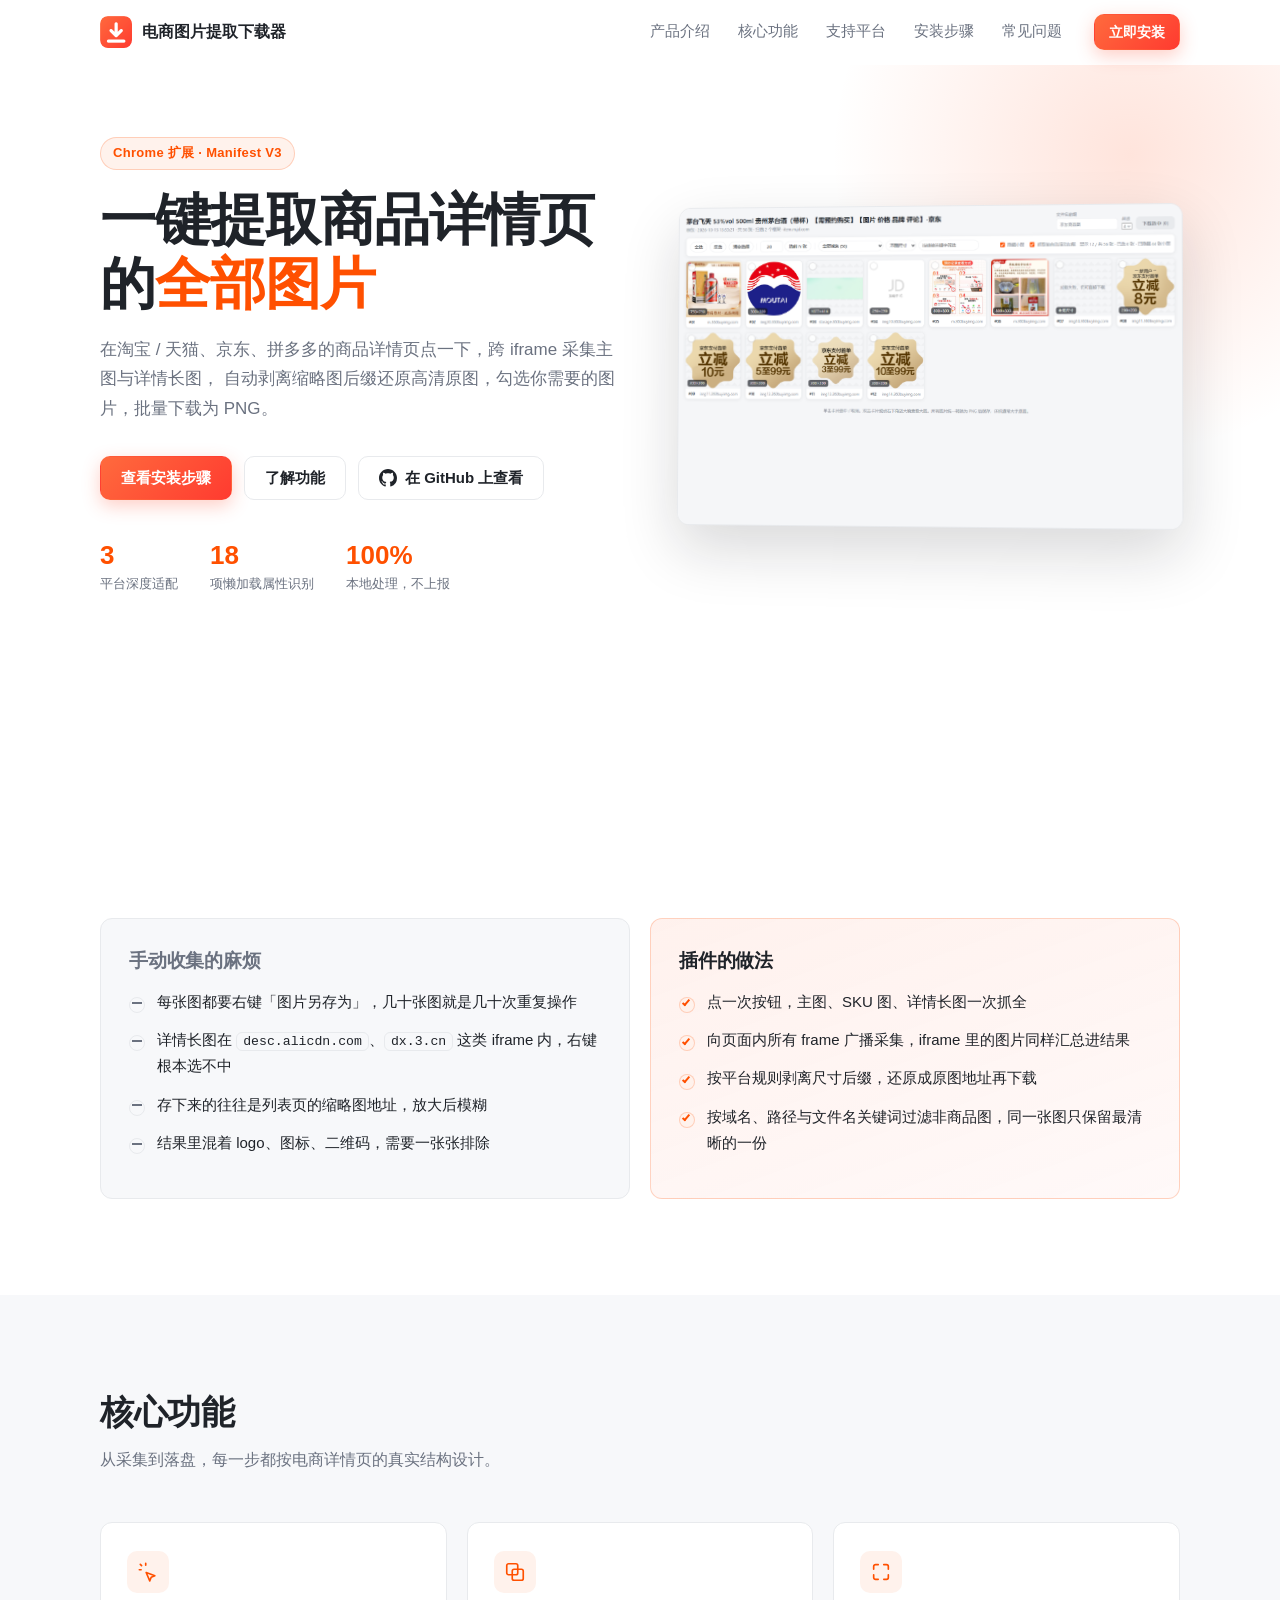
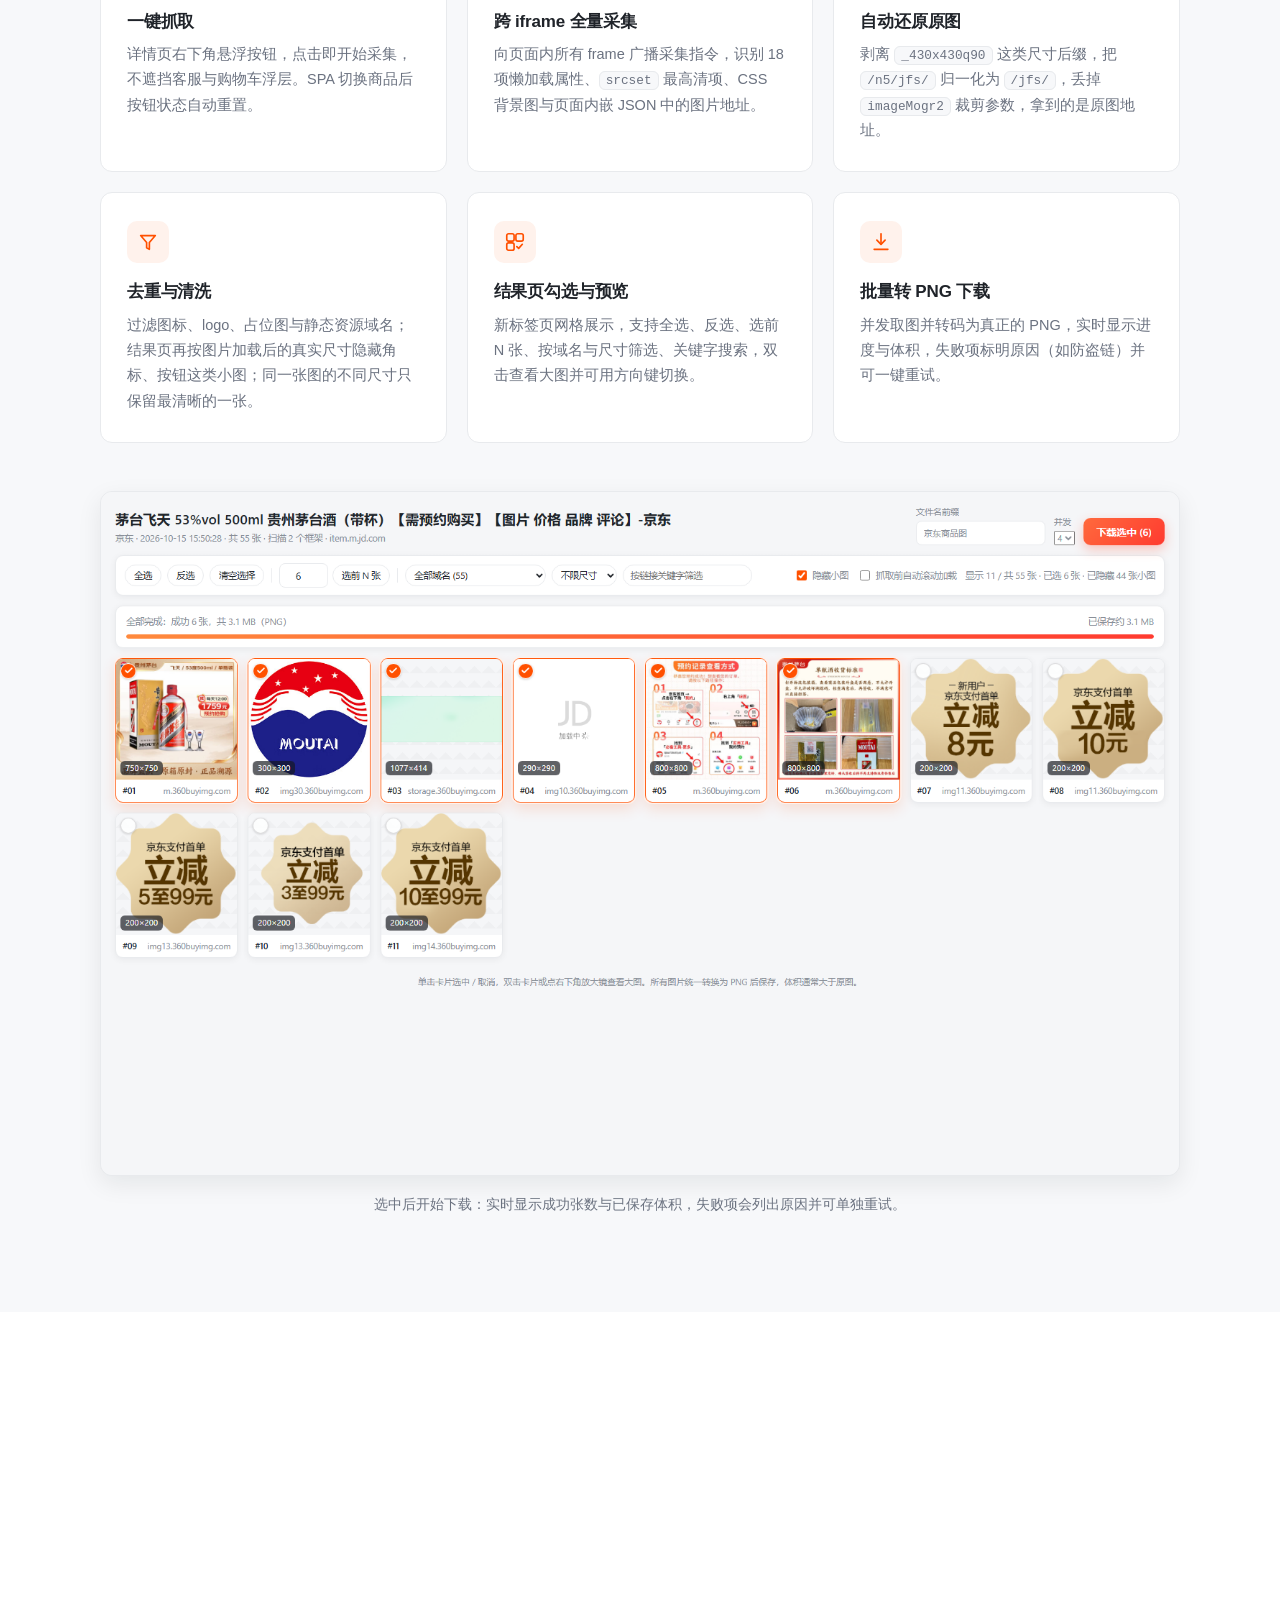
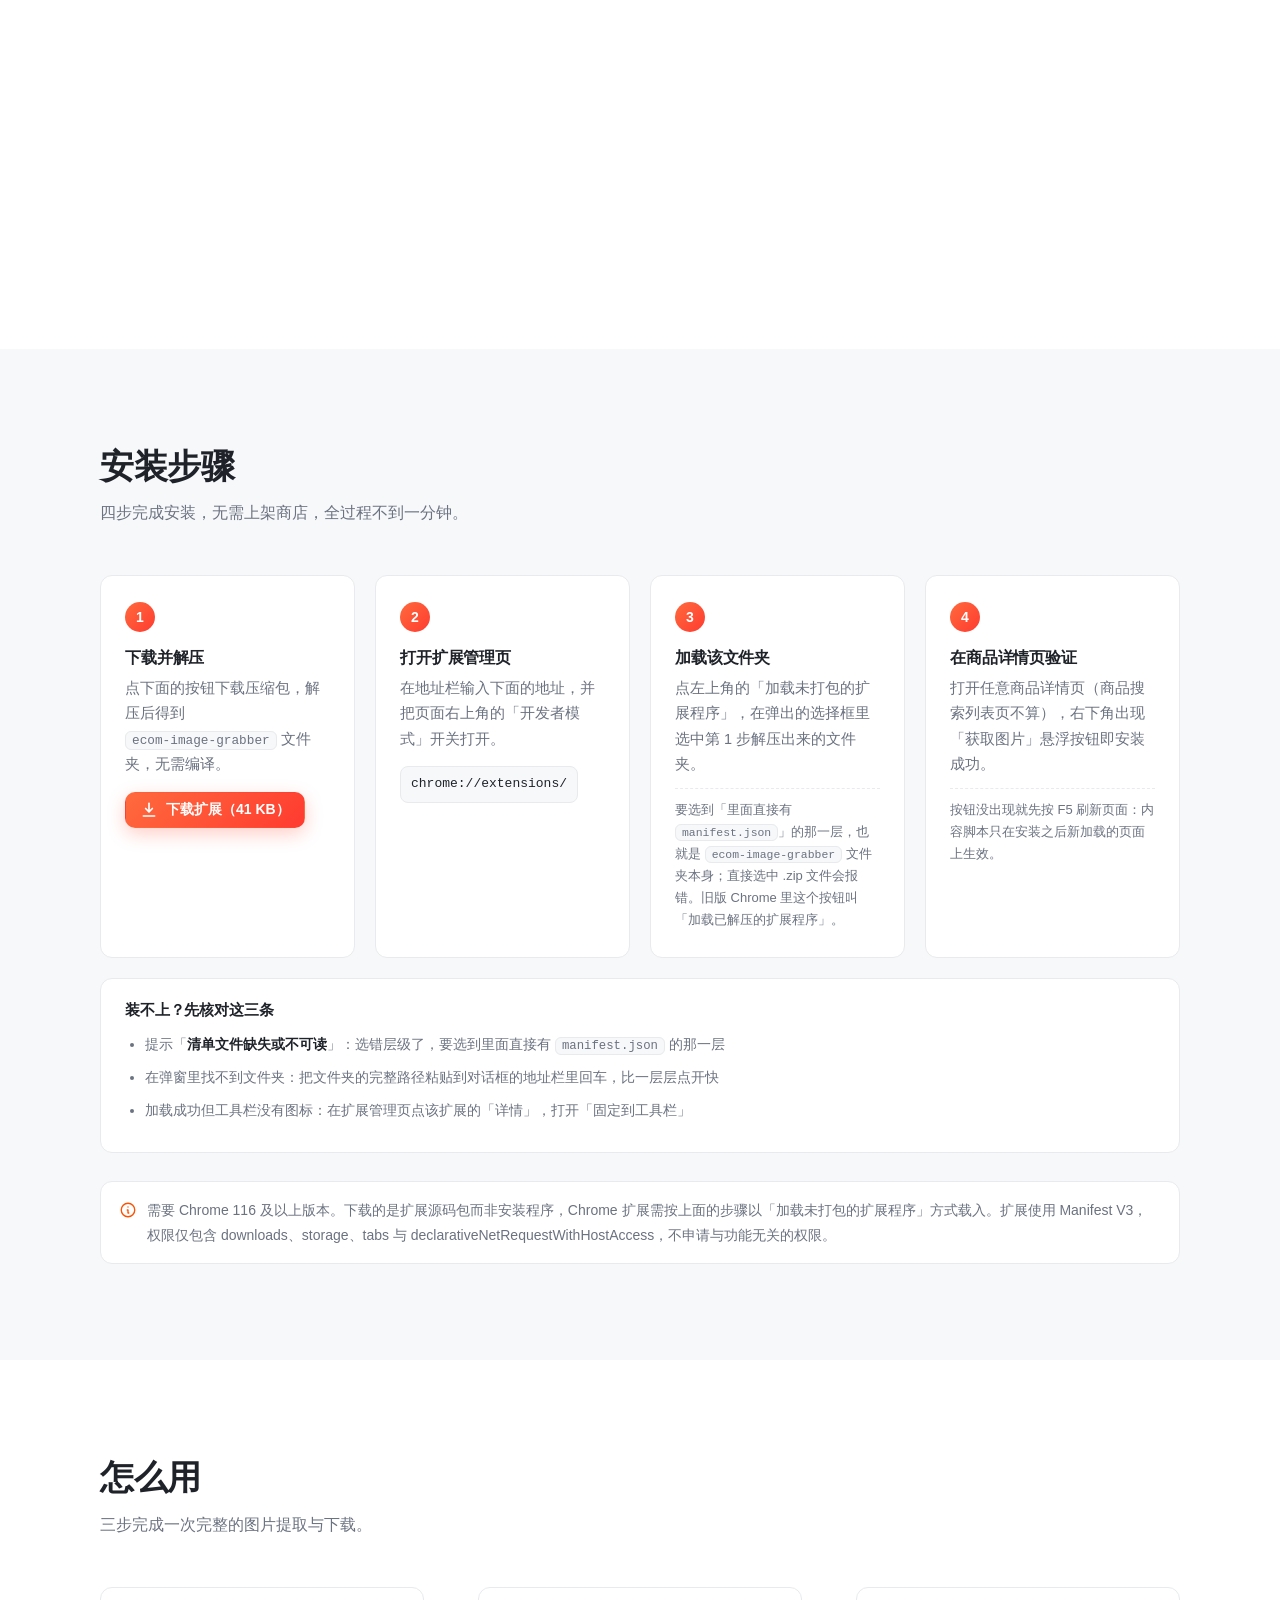
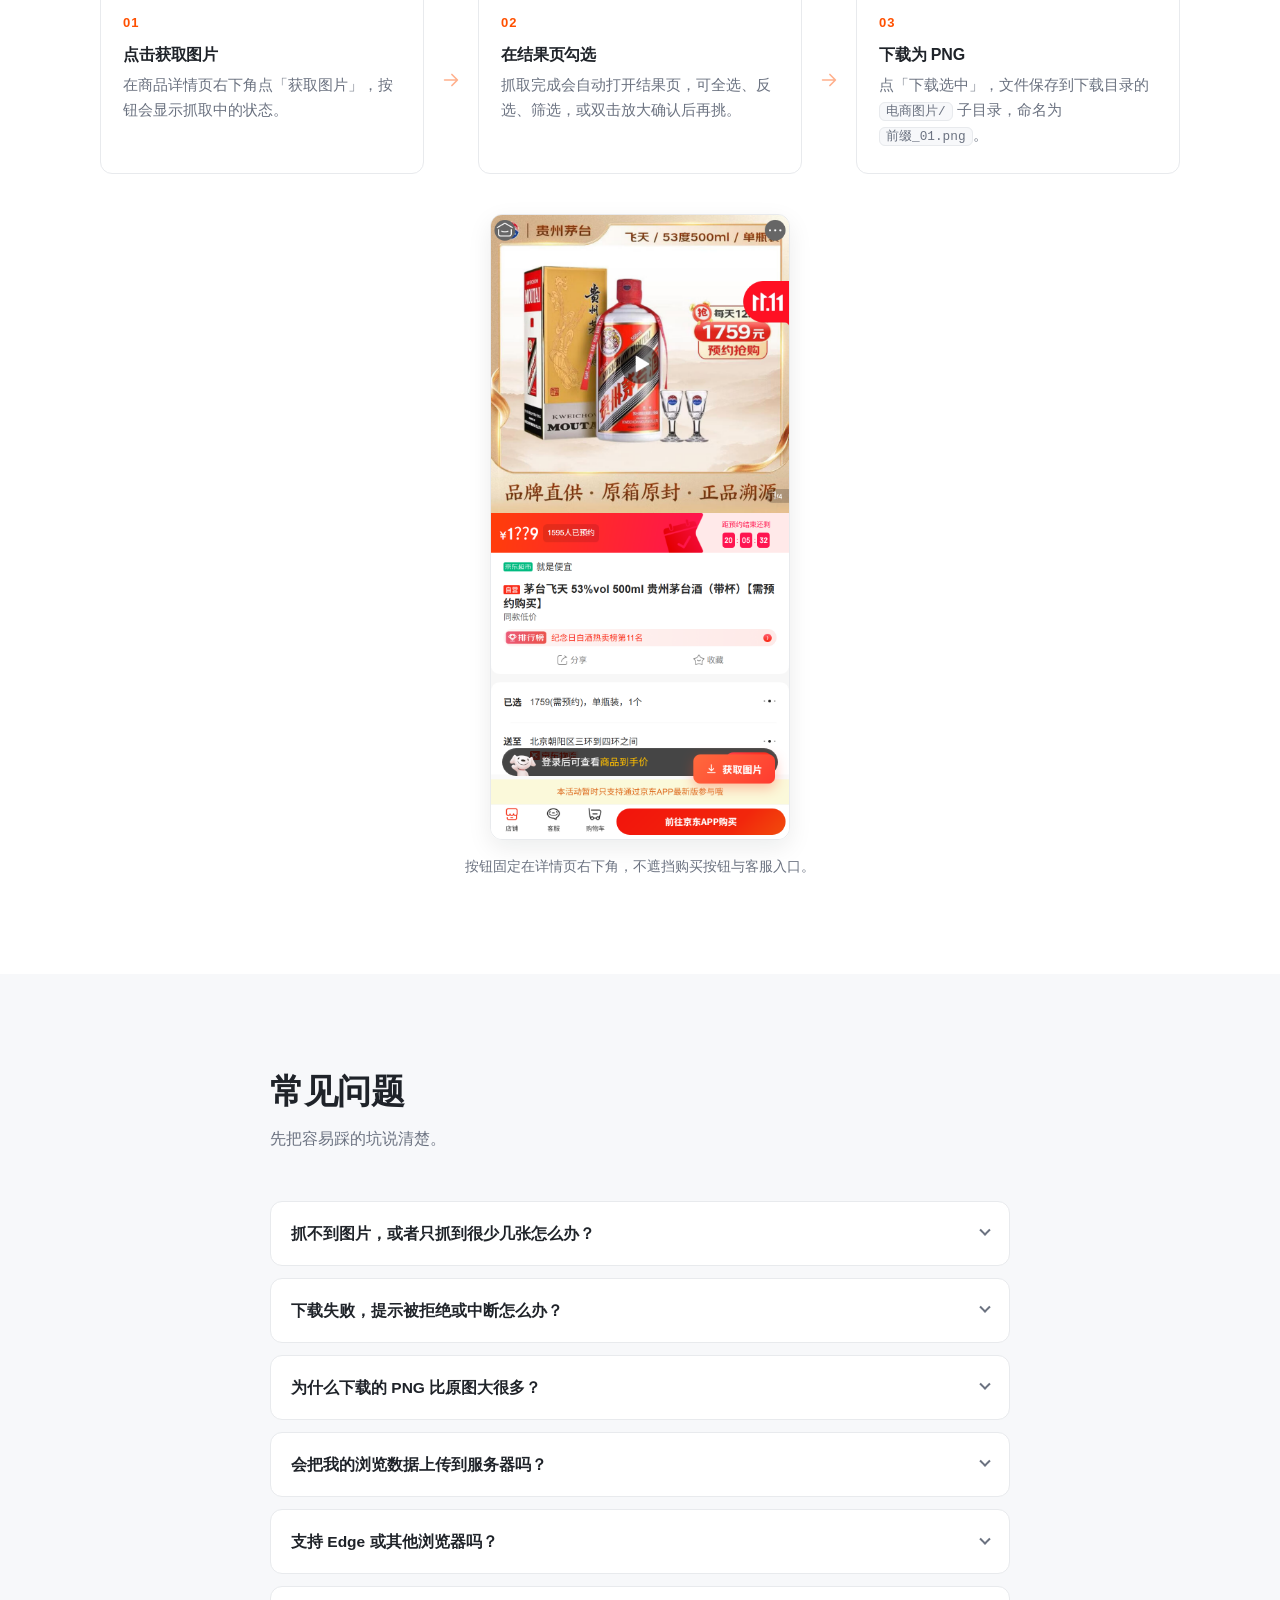
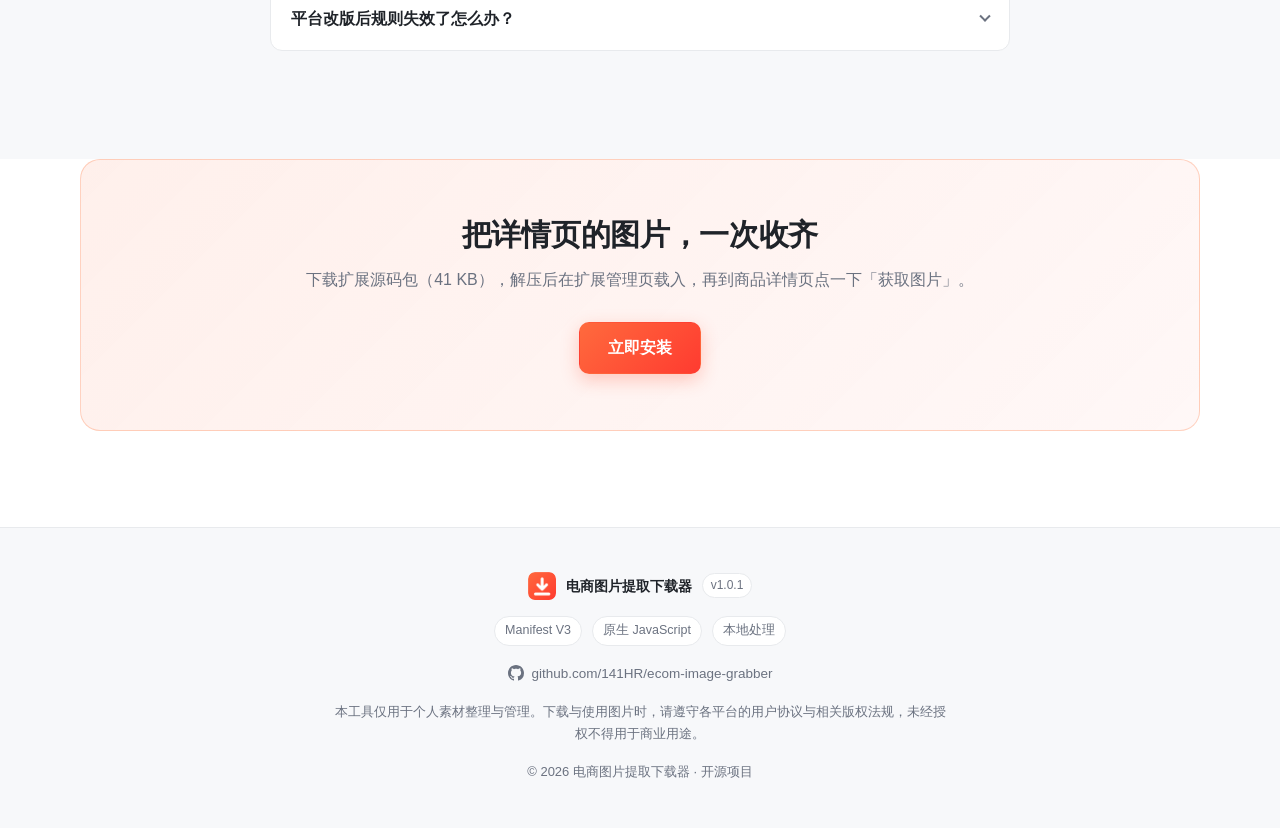
==== commit 7a113cd3: "docs(官网): 按真实安装体验修正安装教程 对照实际安装过程发现的问题：  - 按钮名不一致：Chrome 现版本中文界面显示为「加载未打包的扩展程序」，   官网原文写的是「加载已解压的扩展程序" ====
--- a/docs/index.html
+++ b/docs/index.html
@@ -252,7 +252,7 @@
           <li class="step reveal">
             <span class="step-num">1</span>
             <h3>下载并解压</h3>
-            <p>点下面的按钮下载扩展压缩包，解压后得到 <code>ecom-image-grabber</code> 文件夹，无需编译。</p>
+            <p>点下面的按钮下载压缩包，解压后得到 <code>ecom-image-grabber</code> 文件夹，无需编译。</p>
             <p class="code-row">
               <a class="btn btn-primary btn-sm" href="download/ecom-image-grabber-v1.0.1.zip" download>
                 <svg class="btn-icon" viewBox="0 0 24 24" fill="none" stroke="currentColor" stroke-width="2.2" stroke-linecap="round" stroke-linejoin="round" aria-hidden="true">
@@ -266,28 +266,41 @@
           <li class="step reveal">
             <span class="step-num">2</span>
             <h3>打开扩展管理页</h3>
-            <p>在地址栏进入扩展管理页，并打开右上角的「开发者模式」。</p>
+            <p>在地址栏输入下面的地址，并把页面右上角的「开发者模式」开关打开。</p>
             <p class="code-row"><code class="code copyable" data-copy="chrome://extensions/" title="点击复制">chrome://extensions/</code></p>
           </li>
 
           <li class="step reveal">
             <span class="step-num">3</span>
-            <h3>加载已解压的扩展程序</h3>
-            <p>点击左上角「加载已解压的扩展程序」，选中上一步解压出来的扩展根目录。</p>
+            <h3>加载该文件夹</h3>
+            <p>点左上角的「加载未打包的扩展程序」，在弹出的选择框里选中第 1 步解压出来的文件夹。</p>
+            <p class="step-tip">
+              要选到「里面直接有 <code>manifest.json</code>」的那一层，也就是 <code>ecom-image-grabber</code> 文件夹本身；直接选中 .zip 文件会报错。旧版 Chrome 里这个按钮叫「加载已解压的扩展程序」。
+            </p>
           </li>
 
           <li class="step reveal">
             <span class="step-num">4</span>
             <h3>在商品详情页验证</h3>
-            <p>打开任意商品详情页，右下角出现「获取图片」悬浮按钮即安装成功。</p>
+            <p>打开任意商品详情页（商品搜索列表页不算），右下角出现「获取图片」悬浮按钮即安装成功。</p>
+            <p class="step-tip">按钮没出现就先按 F5 刷新页面：内容脚本只在安装之后新加载的页面上生效。</p>
           </li>
         </ol>
+
+        <div class="install-help reveal">
+          <h3>装不上？先核对这三条</h3>
+          <ul>
+            <li>提示「<b>清单文件缺失或不可读</b>」：选错层级了，要选到里面直接有 <code>manifest.json</code> 的那一层</li>
+            <li>在弹窗里找不到文件夹：把文件夹的完整路径粘贴到对话框的地址栏里回车，比一层层点开快</li>
+            <li>加载成功但工具栏没有图标：在扩展管理页点该扩展的「详情」，打开「固定到工具栏」</li>
+          </ul>
+        </div>
 
         <p class="note reveal">
           <svg viewBox="0 0 24 24" fill="none" stroke="currentColor" stroke-width="1.8" stroke-linecap="round" stroke-linejoin="round" aria-hidden="true">
             <circle cx="12" cy="12" r="9"/><path d="M12 8h.01M11 12h1v4h1"/>
           </svg>
-          需要 Chrome 116 及以上版本。下载的是扩展源码包而非安装程序，Chrome 扩展需按上面的步骤以「加载已解压的扩展程序」方式载入。扩展使用 Manifest V3，权限仅包含 downloads、storage、tabs 与 declarativeNetRequestWithHostAccess，不申请与功能无关的权限。
+          需要 Chrome 116 及以上版本。下载的是扩展源码包而非安装程序，Chrome 扩展需按上面的步骤以「加载未打包的扩展程序」方式载入。扩展使用 Manifest V3，权限仅包含 downloads、storage、tabs 与 declarativeNetRequestWithHostAccess，不申请与功能无关的权限。
         </p>
       </div>
     </section>
--- a/docs/assets/style.css
+++ b/docs/assets/style.css
@@ -539,6 +539,26 @@
 
 .step h3 { margin: 0 0 8px; font-size: 16px; }
 .step p { margin: 0; color: var(--text-sub); font-size: 14.5px; }
+
+.step-tip {
+  margin-top: 10px !important;
+  padding-top: 10px;
+  border-top: 1px dashed var(--border);
+  font-size: 13px !important;
+  line-height: 1.7;
+}
+
+.install-help {
+  margin-top: 20px;
+  padding: 22px 24px;
+  border: 1px solid var(--border);
+  border-radius: var(--radius);
+  background: var(--surface);
+}
+.install-help h3 { margin: 0 0 12px; font-size: 15px; }
+.install-help ul { margin: 0; padding-left: 20px; color: var(--text-sub); font-size: 14px; line-height: 1.75; }
+.install-help li { margin: 8px 0; }
+.install-help b { color: var(--text); }
 
 .code-row { margin: 14px 0 0 !important; }
 .code {
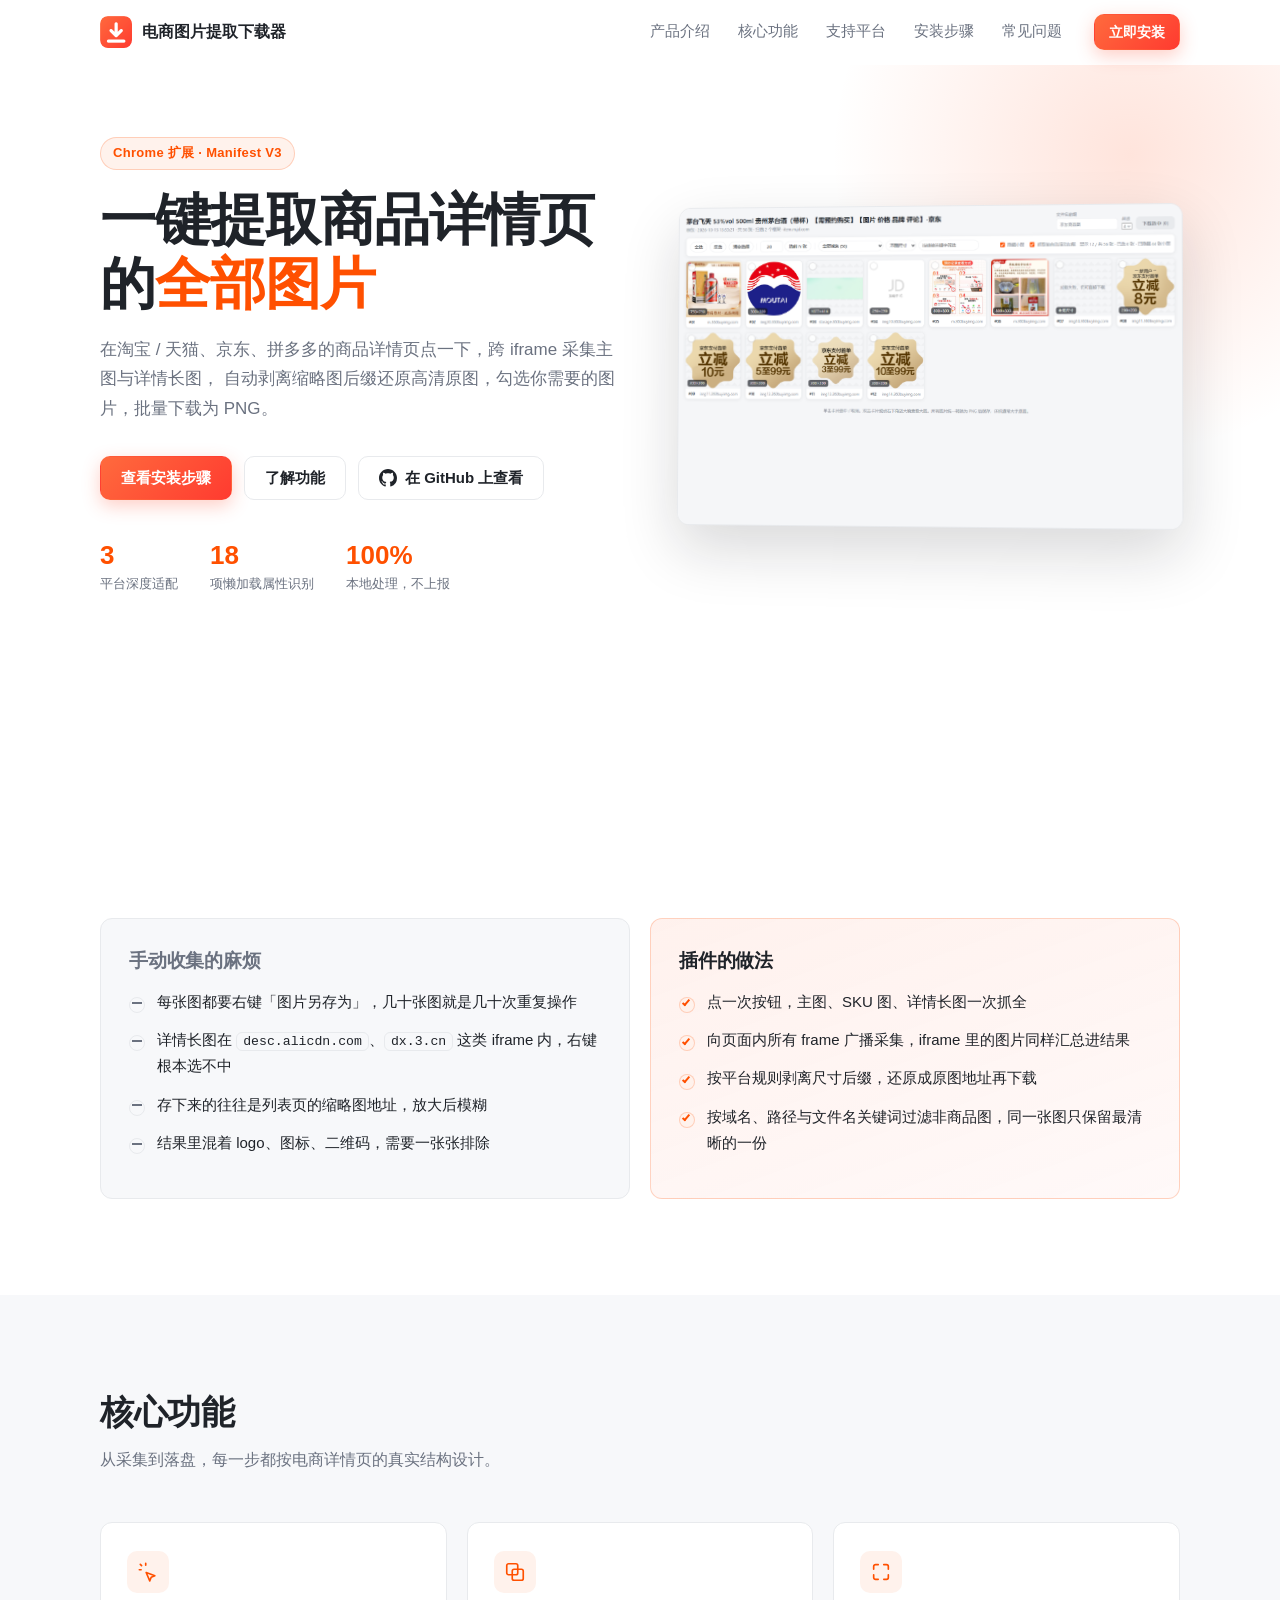
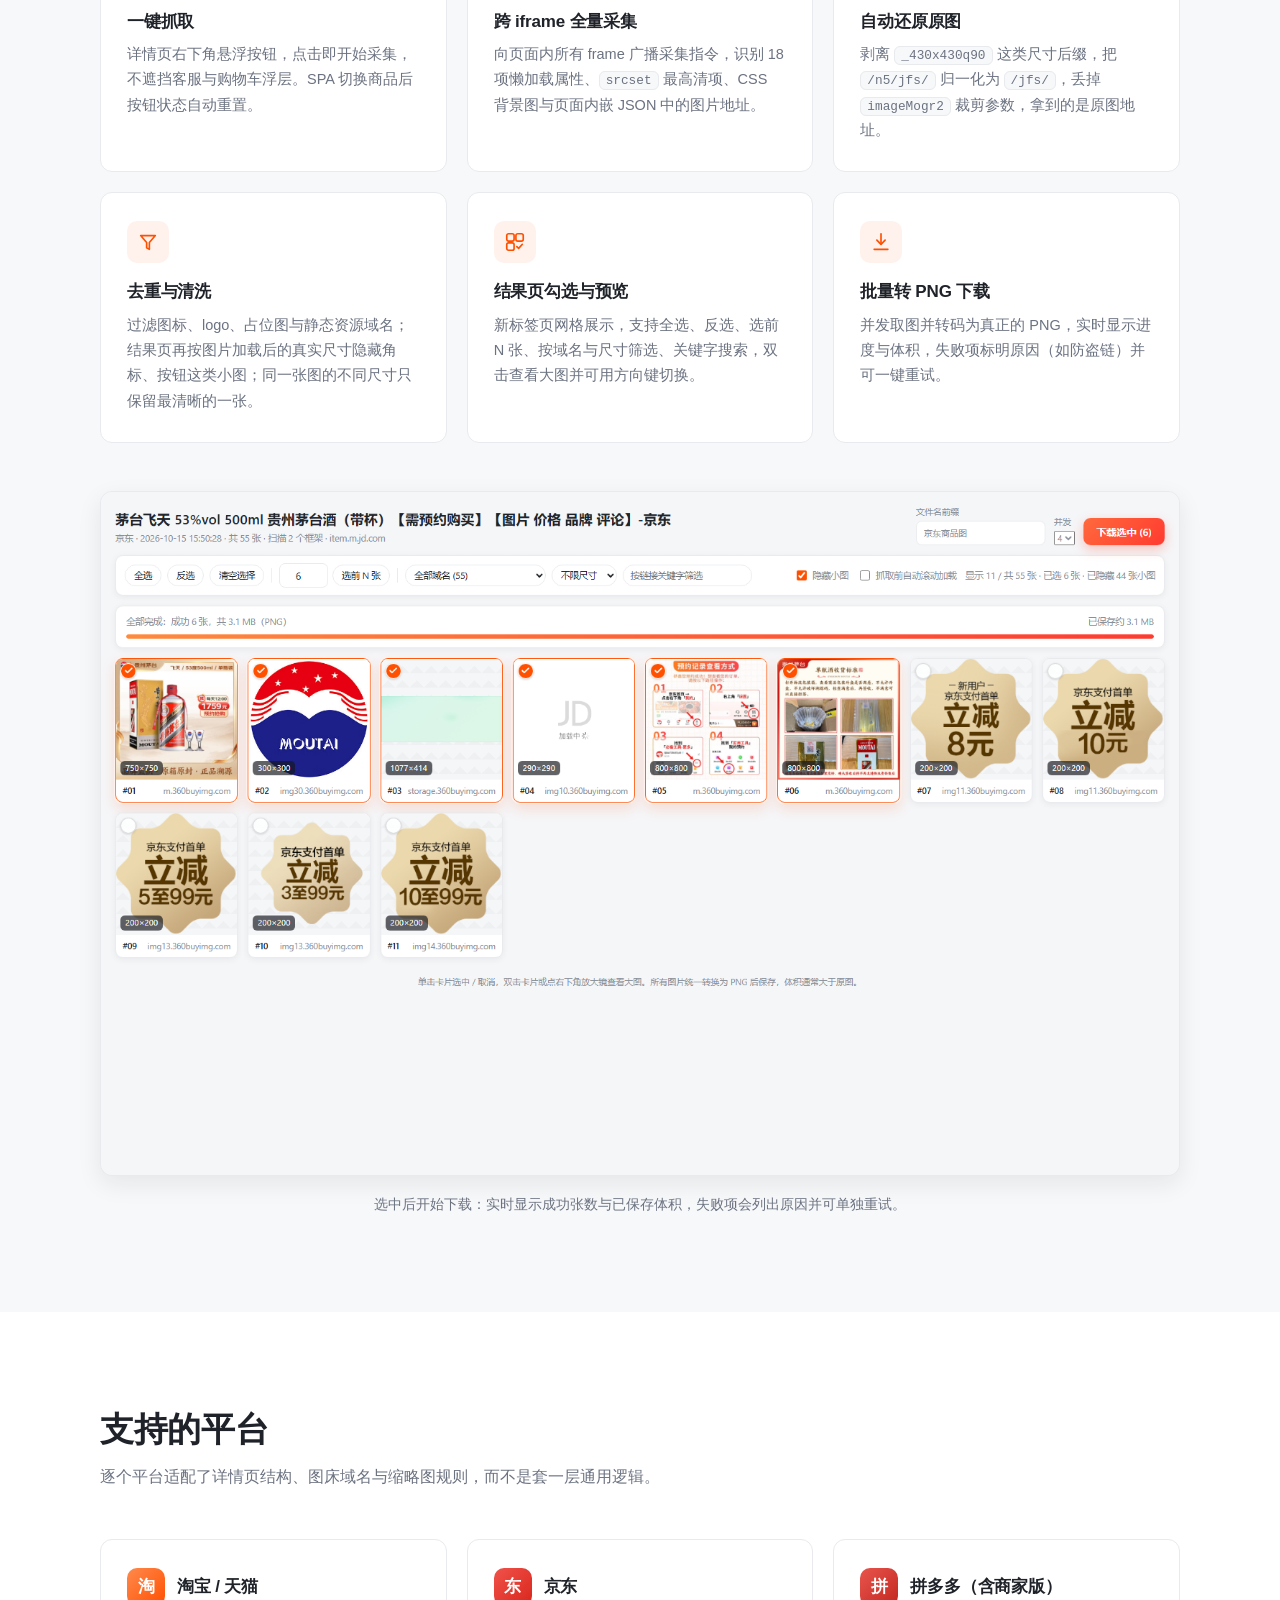
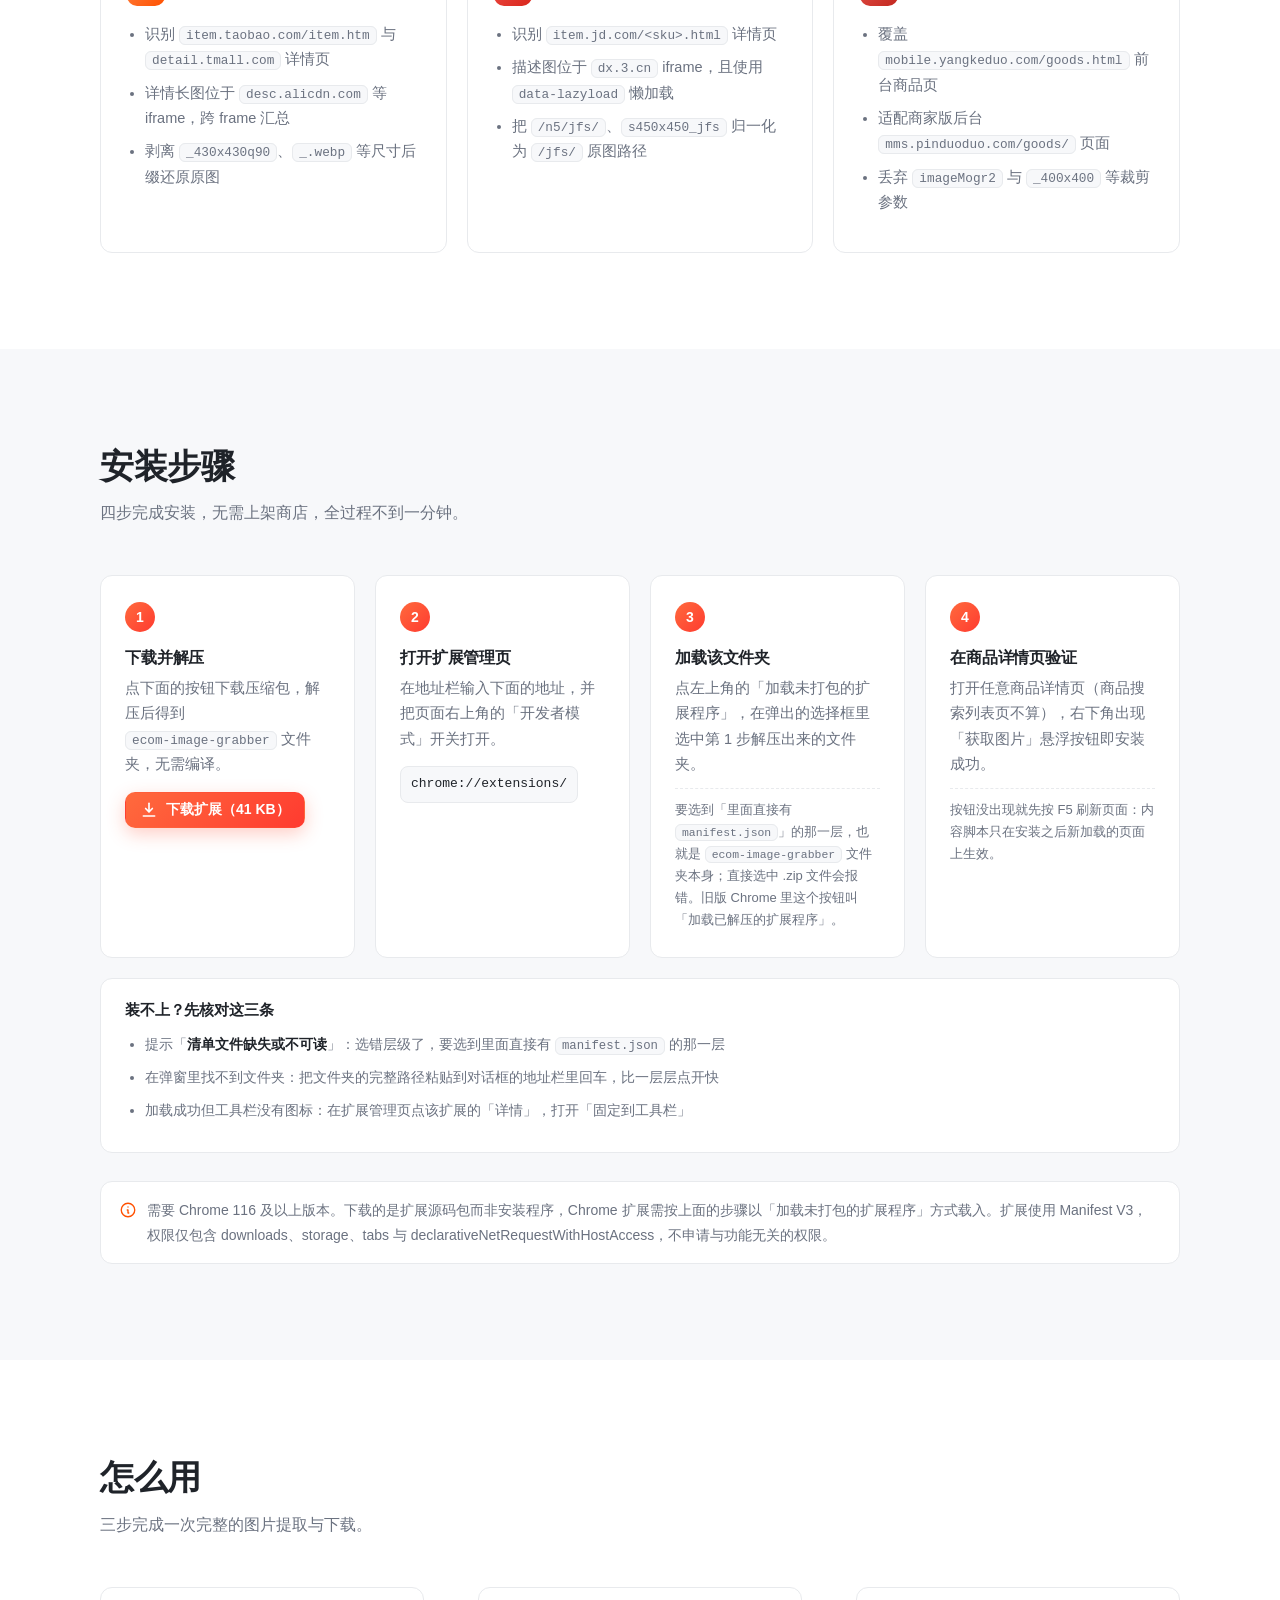
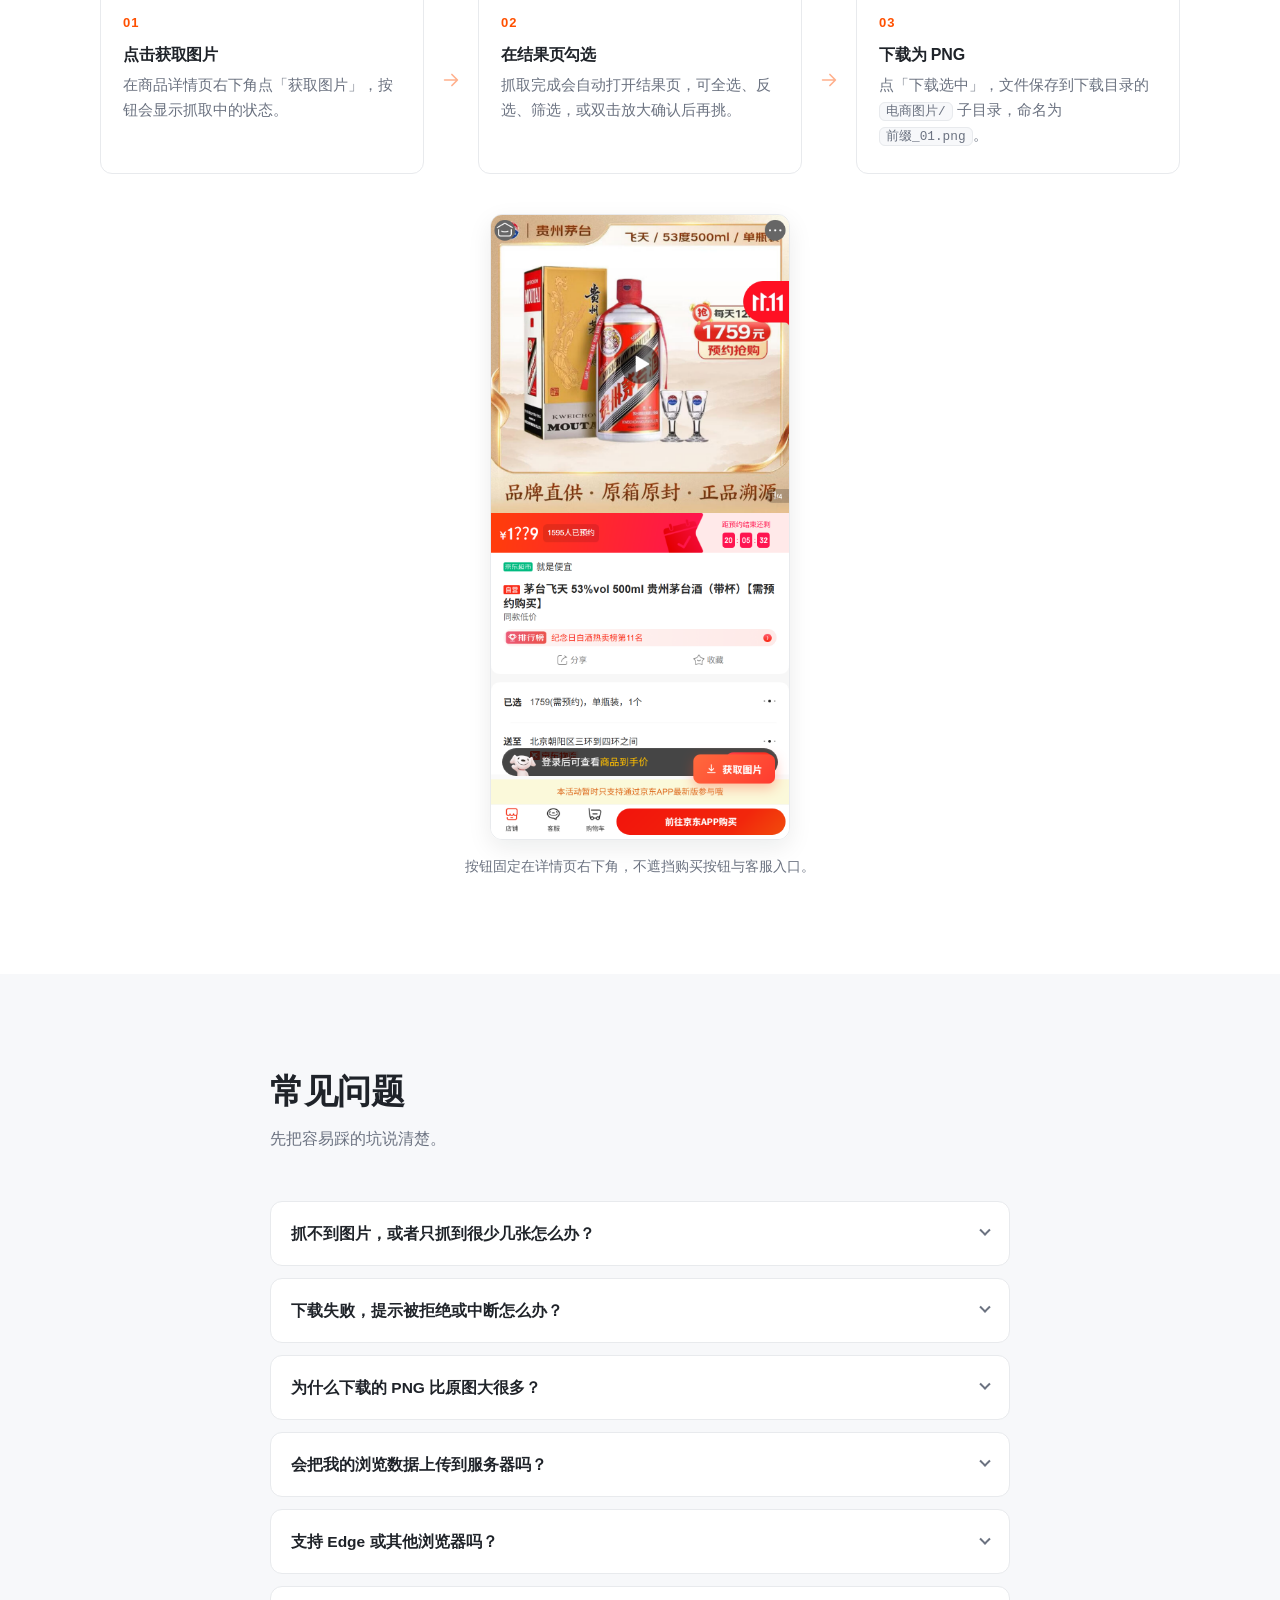
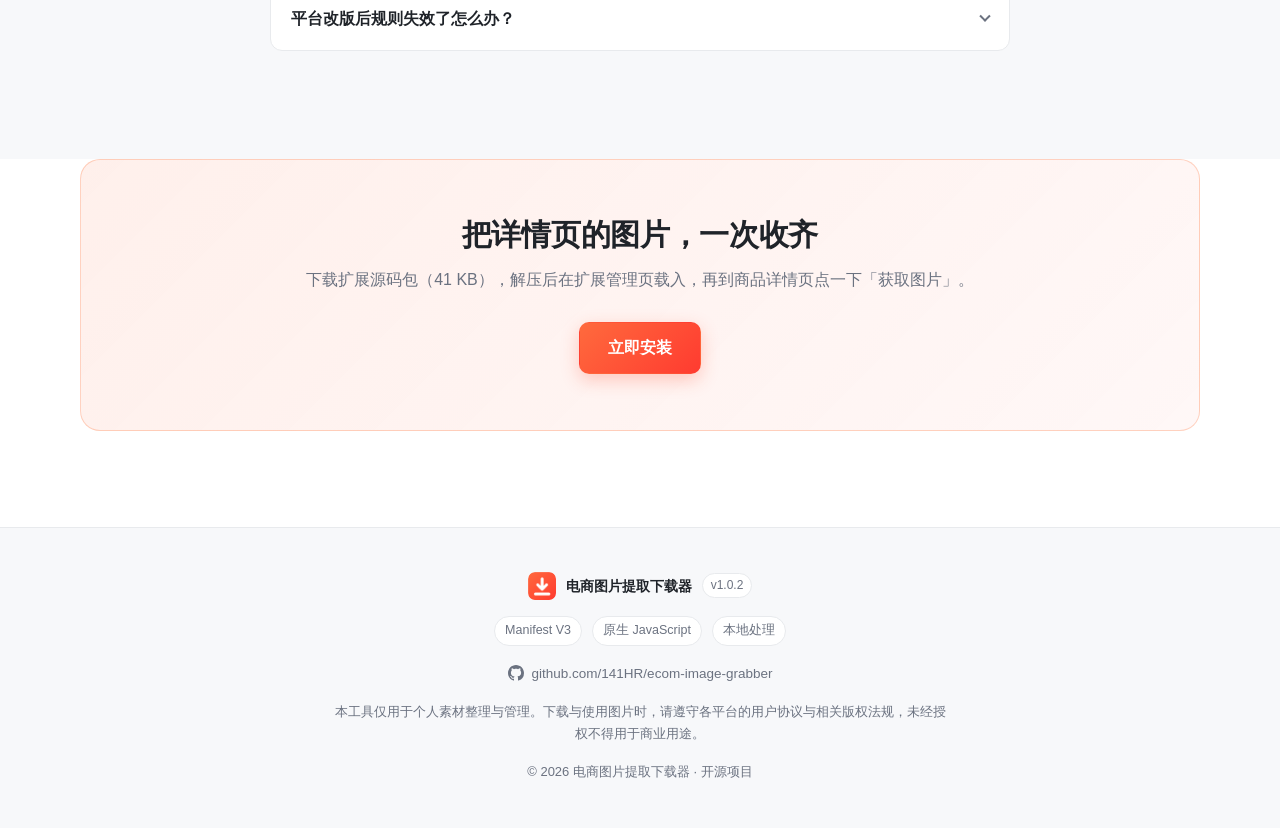
==== commit 00b82ff6: "fix(v1.0.2): 修复结果页持续闪烁 复现：抓取后结果页一直闪。用 MutationObserver 在真实页面上量化， 6 秒内网格被重绘约 10 次（卡片数在 56 → 16 → 12 之" ====
--- a/docs/index.html
+++ b/docs/index.html
@@ -30,7 +30,7 @@
 
       <div class="header-actions">
         <!-- 下载文件名带版本号：每次升级 manifest 版本后，需重新打包并同步更新此处与安装步骤、底部 CTA 的三处链接 -->
-        <a class="btn btn-primary btn-sm" href="download/ecom-image-grabber-v1.0.1.zip" download>立即安装</a>
+        <a class="btn btn-primary btn-sm" href="download/ecom-image-grabber-v1.0.2.zip" download>立即安装</a>
         <button class="nav-toggle" id="navToggle" type="button" aria-expanded="false" aria-controls="nav" aria-label="展开导航菜单">
           <span></span><span></span><span></span>
         </button>
@@ -254,7 +254,7 @@
             <h3>下载并解压</h3>
             <p>点下面的按钮下载压缩包，解压后得到 <code>ecom-image-grabber</code> 文件夹，无需编译。</p>
             <p class="code-row">
-              <a class="btn btn-primary btn-sm" href="download/ecom-image-grabber-v1.0.1.zip" download>
+              <a class="btn btn-primary btn-sm" href="download/ecom-image-grabber-v1.0.2.zip" download>
                 <svg class="btn-icon" viewBox="0 0 24 24" fill="none" stroke="currentColor" stroke-width="2.2" stroke-linecap="round" stroke-linejoin="round" aria-hidden="true">
                   <path d="M12 3v11"/><path d="M7.5 10L12 14.5 16.5 10"/><path d="M4.5 20h15"/>
                 </svg>
@@ -404,7 +404,7 @@
       <div class="container cta-inner reveal">
         <h2>把详情页的图片，一次收齐</h2>
         <p>下载扩展源码包（41 KB），解压后在扩展管理页载入，再到商品详情页点一下「获取图片」。</p>
-        <a class="btn btn-primary btn-lg" href="download/ecom-image-grabber-v1.0.1.zip" download>立即安装</a>
+        <a class="btn btn-primary btn-lg" href="download/ecom-image-grabber-v1.0.2.zip" download>立即安装</a>
       </div>
     </section>
   </main>
@@ -414,7 +414,7 @@
       <div class="footer-brand">
         <img src="assets/icon.png" alt="" width="28" height="28">
         <span>电商图片提取下载器</span>
-        <span class="tag">v1.0.1</span>
+        <span class="tag">v1.0.2</span>
       </div>
       <ul class="footer-tags">
         <li>Manifest V3</li>
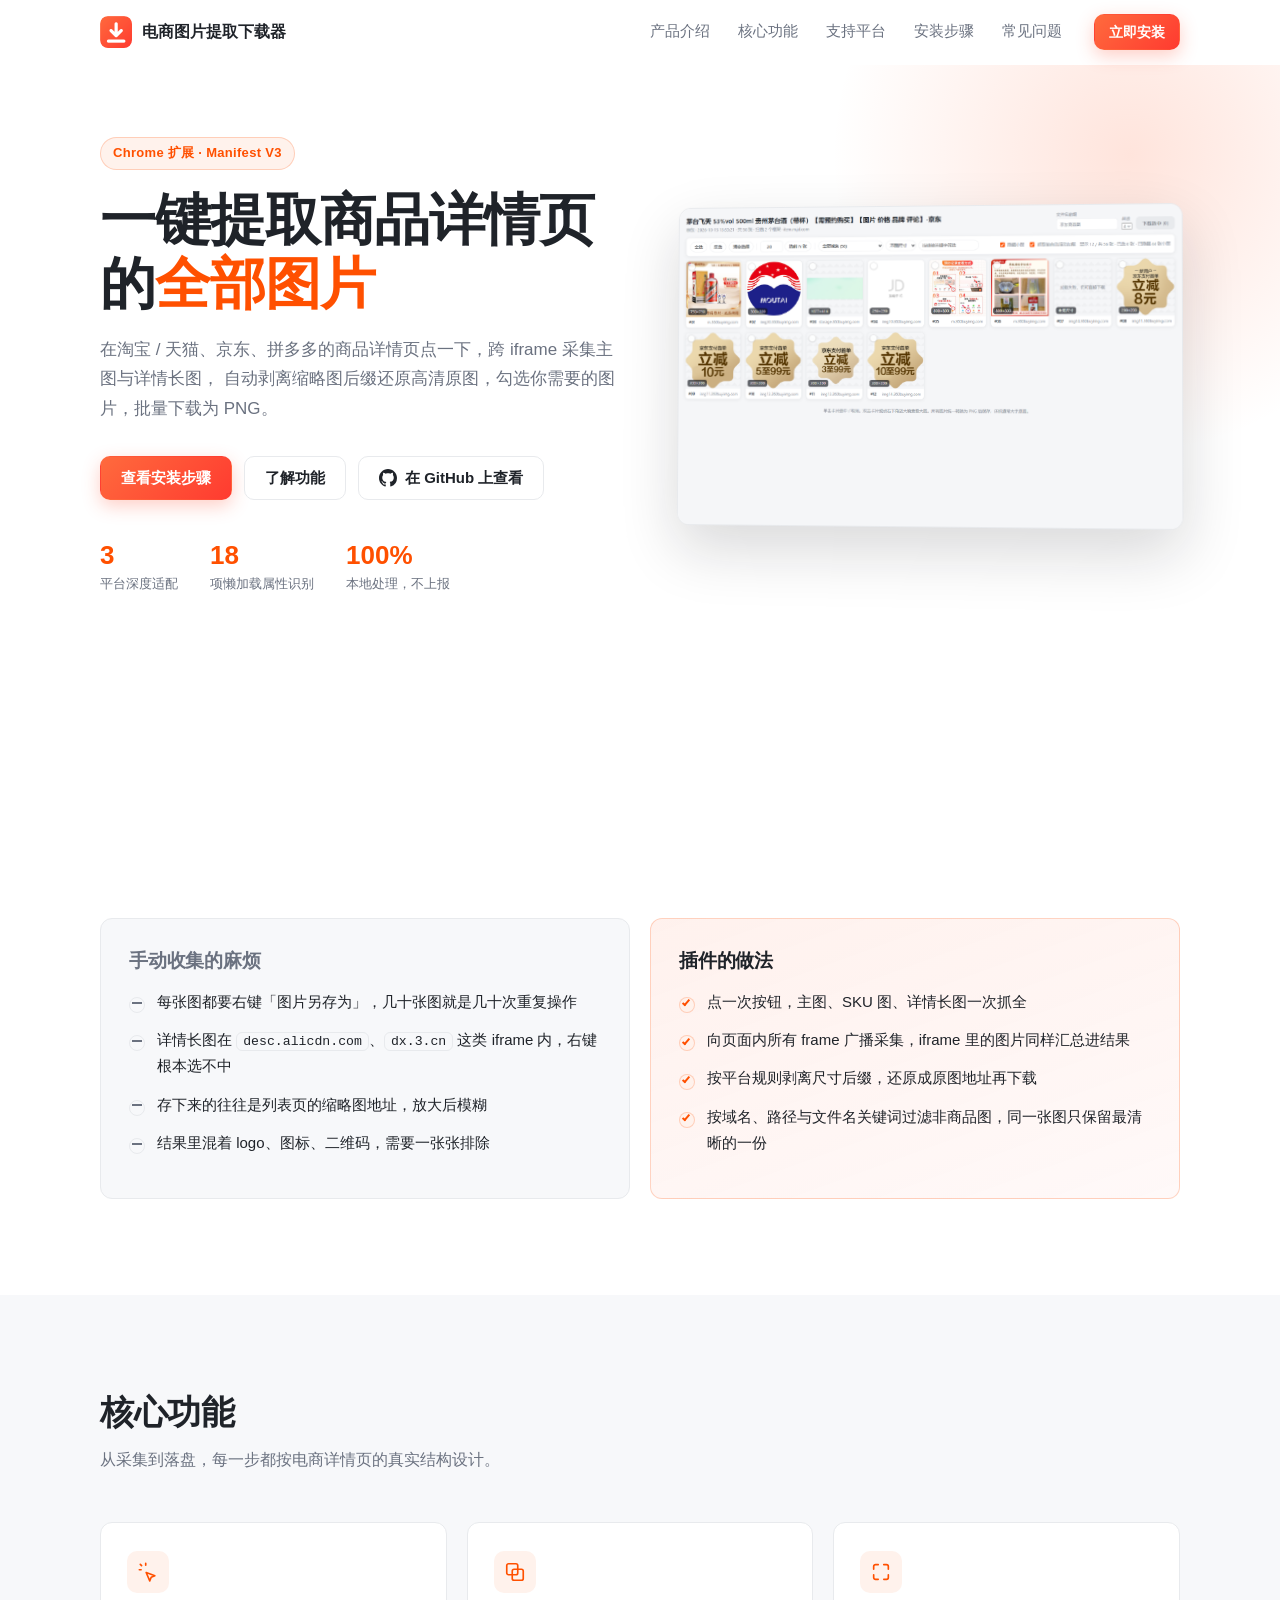
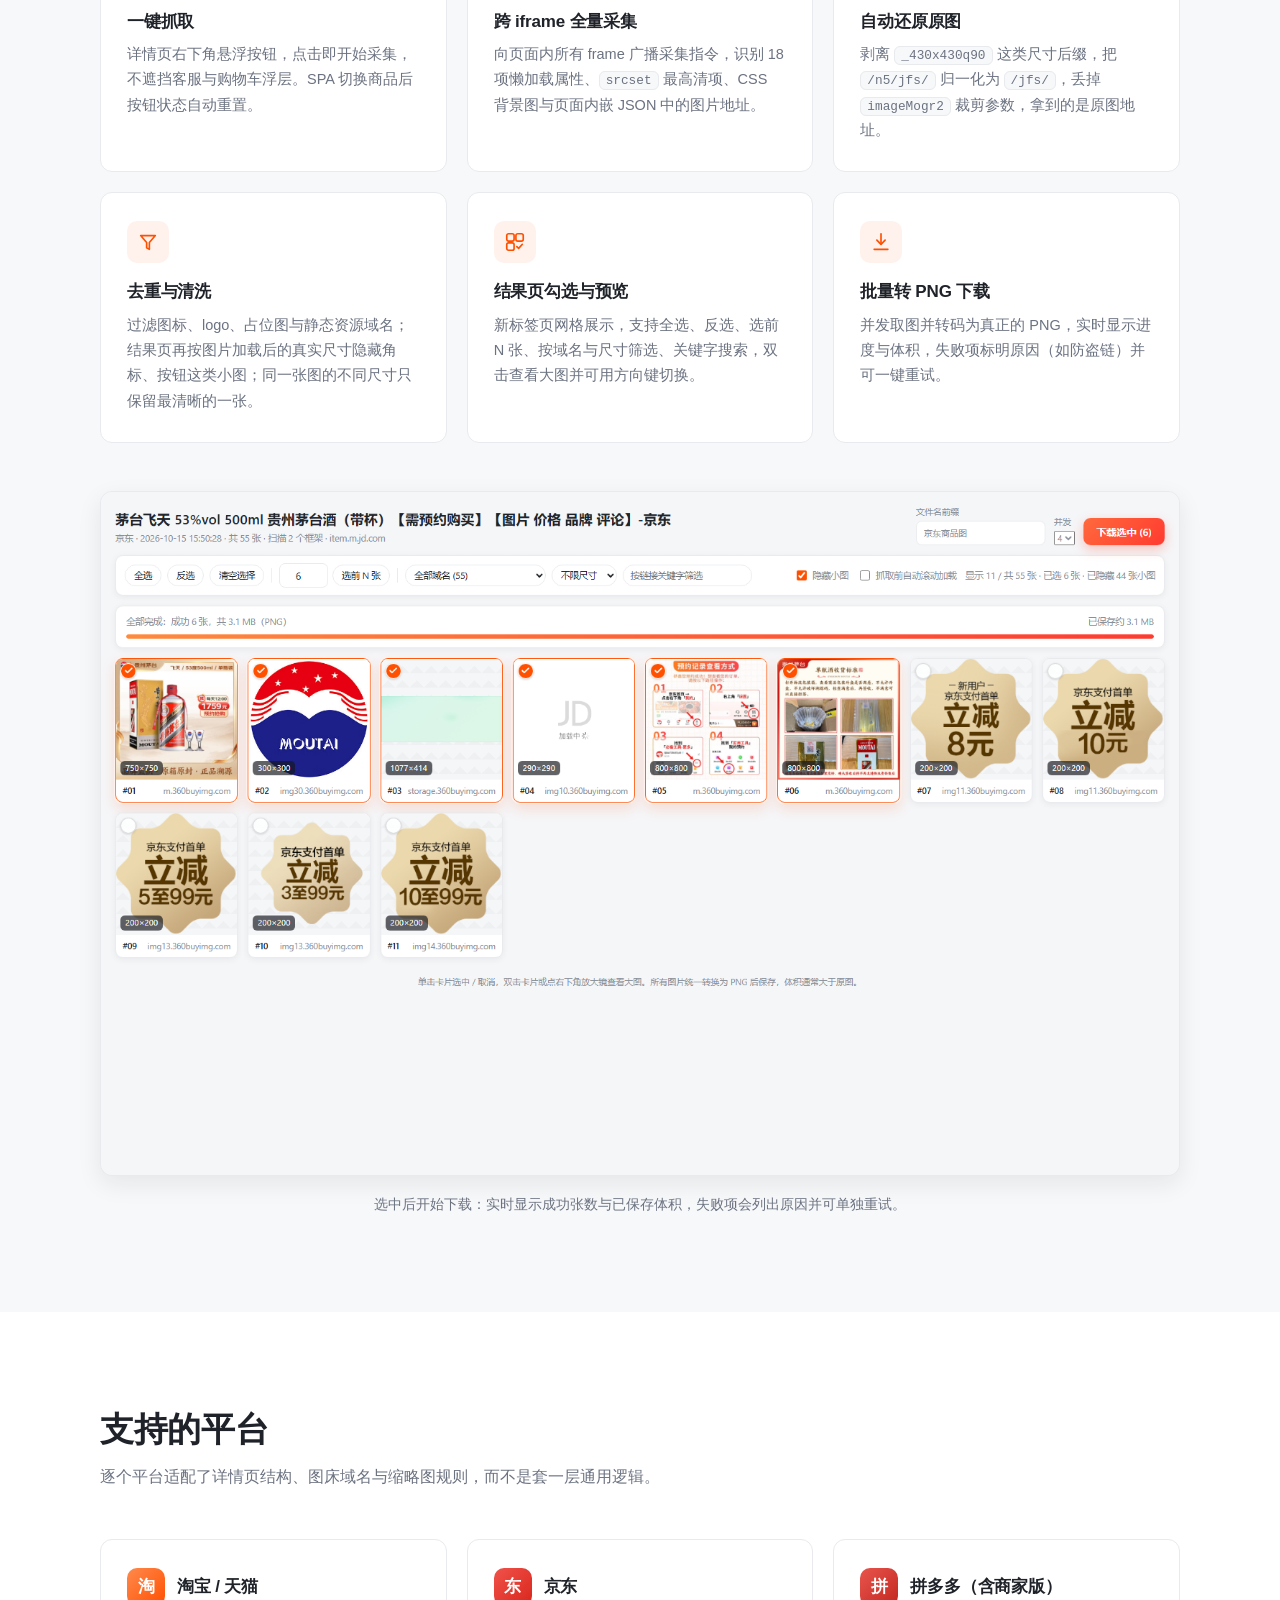
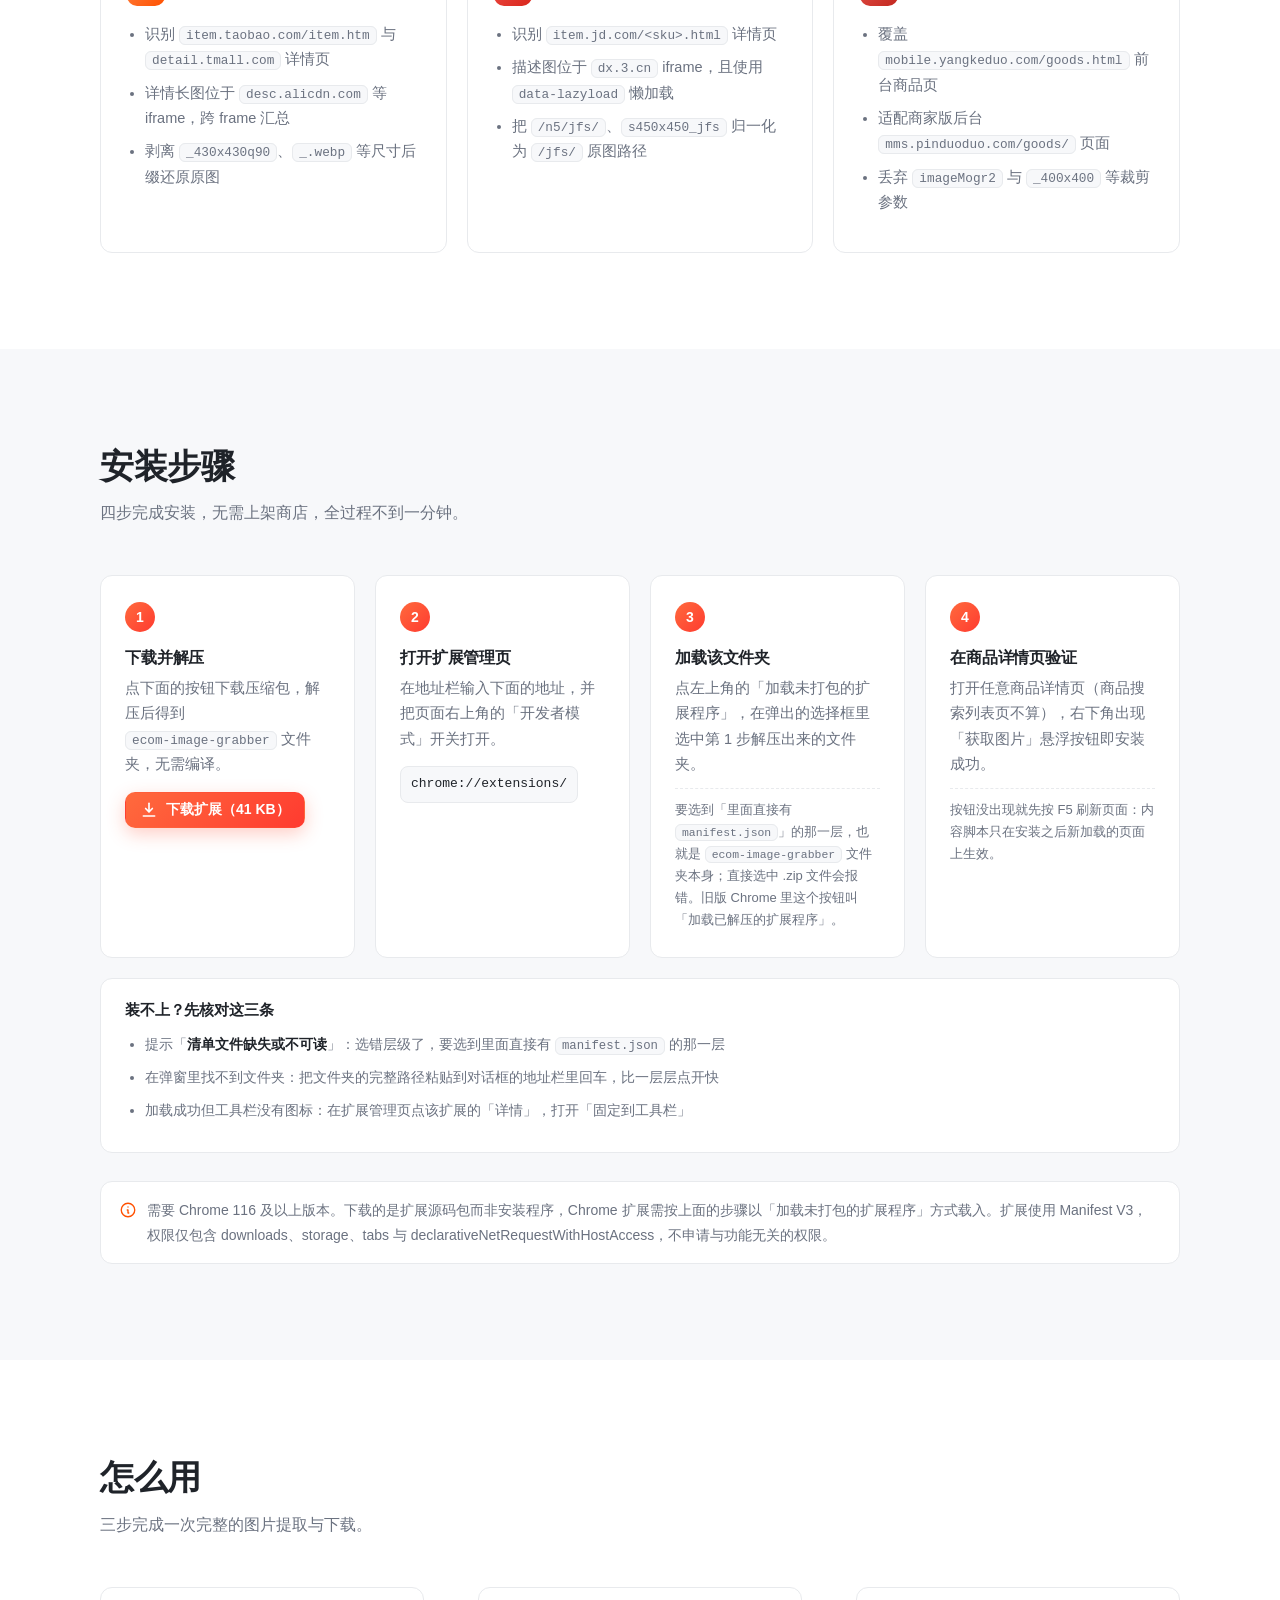
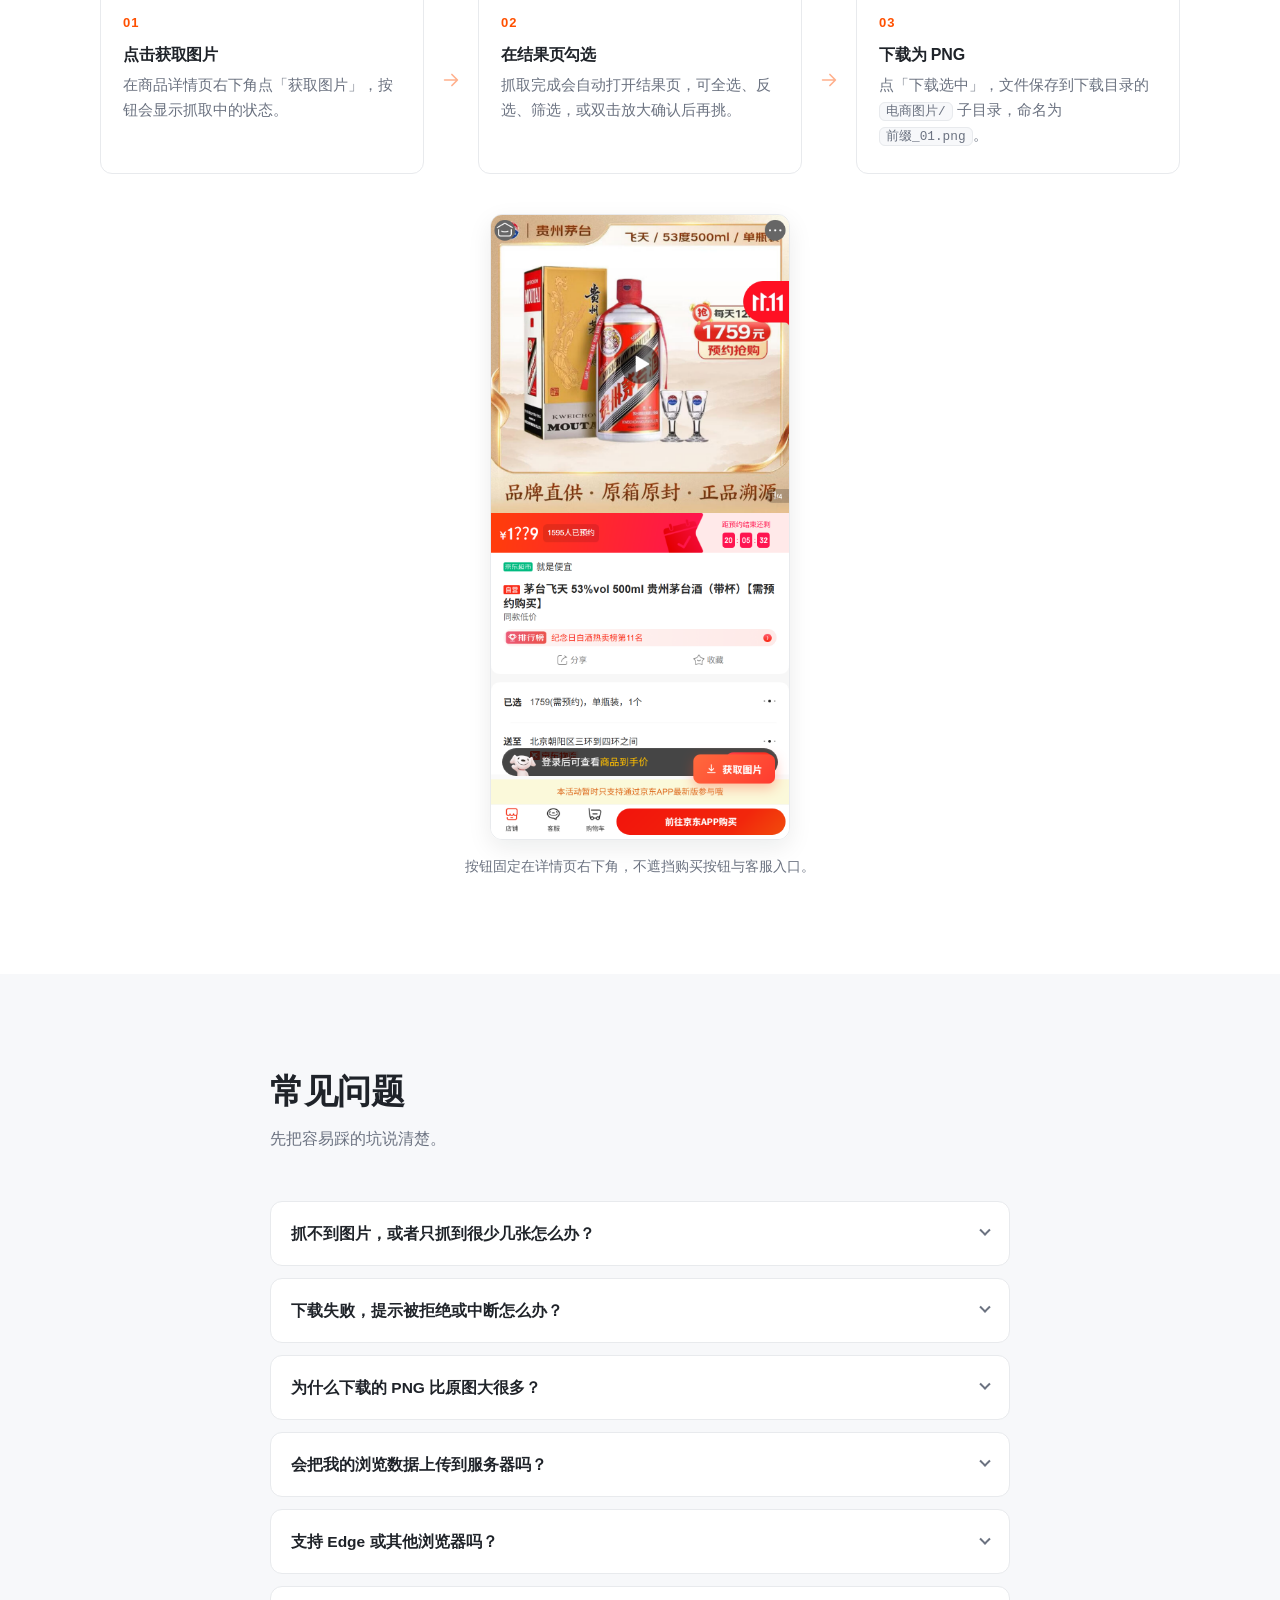
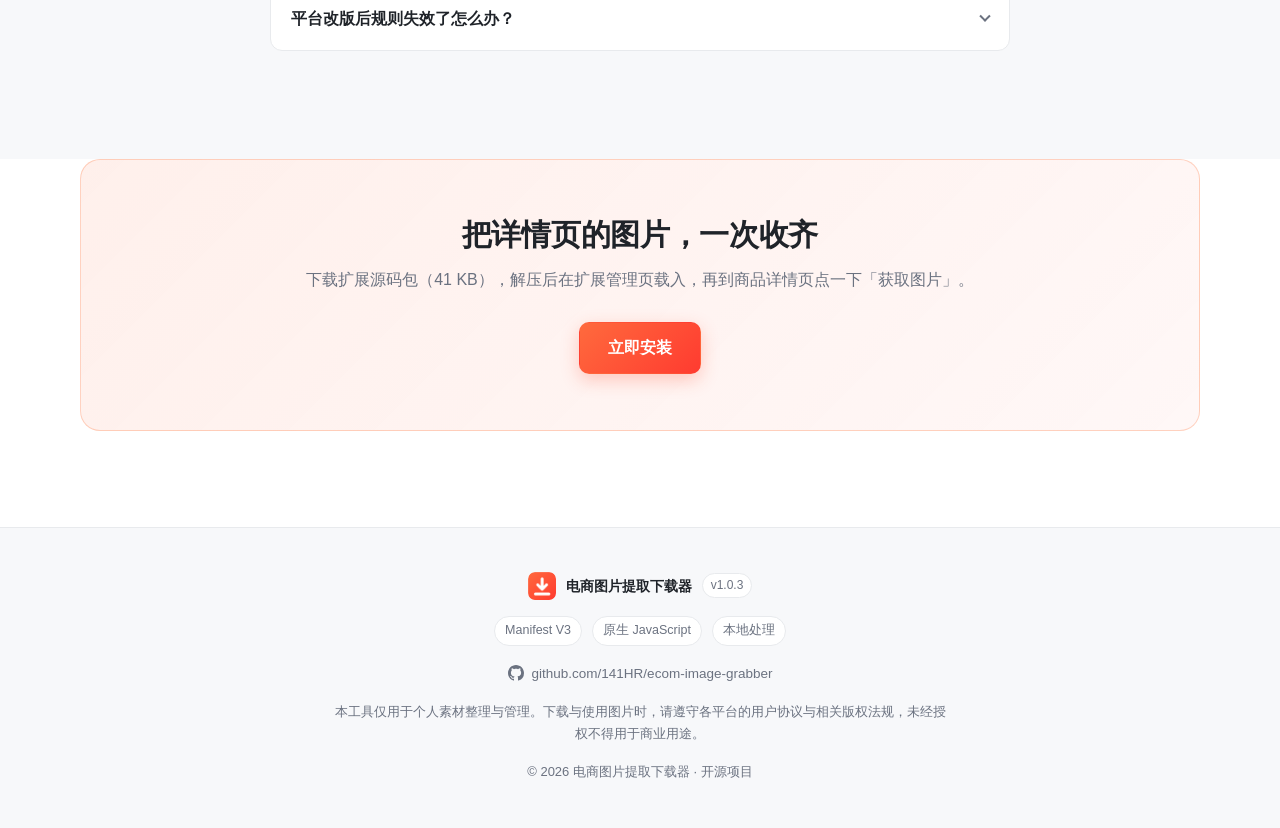
==== commit b5ae8810: "fix(v1.0.3): 修复统计口径与尺寸筛选的延迟测量不同步 自测（真实 Chrome + 真扩展 + 京东商品详情页，49 项端到端断言）发现并修复：  - 移除图片后统计条「共 N 张」不变，" ====
--- a/docs/index.html
+++ b/docs/index.html
@@ -30,7 +30,7 @@
 
       <div class="header-actions">
         <!-- 下载文件名带版本号：每次升级 manifest 版本后，需重新打包并同步更新此处与安装步骤、底部 CTA 的三处链接 -->
-        <a class="btn btn-primary btn-sm" href="download/ecom-image-grabber-v1.0.2.zip" download>立即安装</a>
+        <a class="btn btn-primary btn-sm" href="download/ecom-image-grabber-v1.0.3.zip" download>立即安装</a>
         <button class="nav-toggle" id="navToggle" type="button" aria-expanded="false" aria-controls="nav" aria-label="展开导航菜单">
           <span></span><span></span><span></span>
         </button>
@@ -254,7 +254,7 @@
             <h3>下载并解压</h3>
             <p>点下面的按钮下载压缩包，解压后得到 <code>ecom-image-grabber</code> 文件夹，无需编译。</p>
             <p class="code-row">
-              <a class="btn btn-primary btn-sm" href="download/ecom-image-grabber-v1.0.2.zip" download>
+              <a class="btn btn-primary btn-sm" href="download/ecom-image-grabber-v1.0.3.zip" download>
                 <svg class="btn-icon" viewBox="0 0 24 24" fill="none" stroke="currentColor" stroke-width="2.2" stroke-linecap="round" stroke-linejoin="round" aria-hidden="true">
                   <path d="M12 3v11"/><path d="M7.5 10L12 14.5 16.5 10"/><path d="M4.5 20h15"/>
                 </svg>
@@ -404,7 +404,7 @@
       <div class="container cta-inner reveal">
         <h2>把详情页的图片，一次收齐</h2>
         <p>下载扩展源码包（41 KB），解压后在扩展管理页载入，再到商品详情页点一下「获取图片」。</p>
-        <a class="btn btn-primary btn-lg" href="download/ecom-image-grabber-v1.0.2.zip" download>立即安装</a>
+        <a class="btn btn-primary btn-lg" href="download/ecom-image-grabber-v1.0.3.zip" download>立即安装</a>
       </div>
     </section>
   </main>
@@ -414,7 +414,7 @@
       <div class="footer-brand">
         <img src="assets/icon.png" alt="" width="28" height="28">
         <span>电商图片提取下载器</span>
-        <span class="tag">v1.0.2</span>
+        <span class="tag">v1.0.3</span>
       </div>
       <ul class="footer-tags">
         <li>Manifest V3</li>
